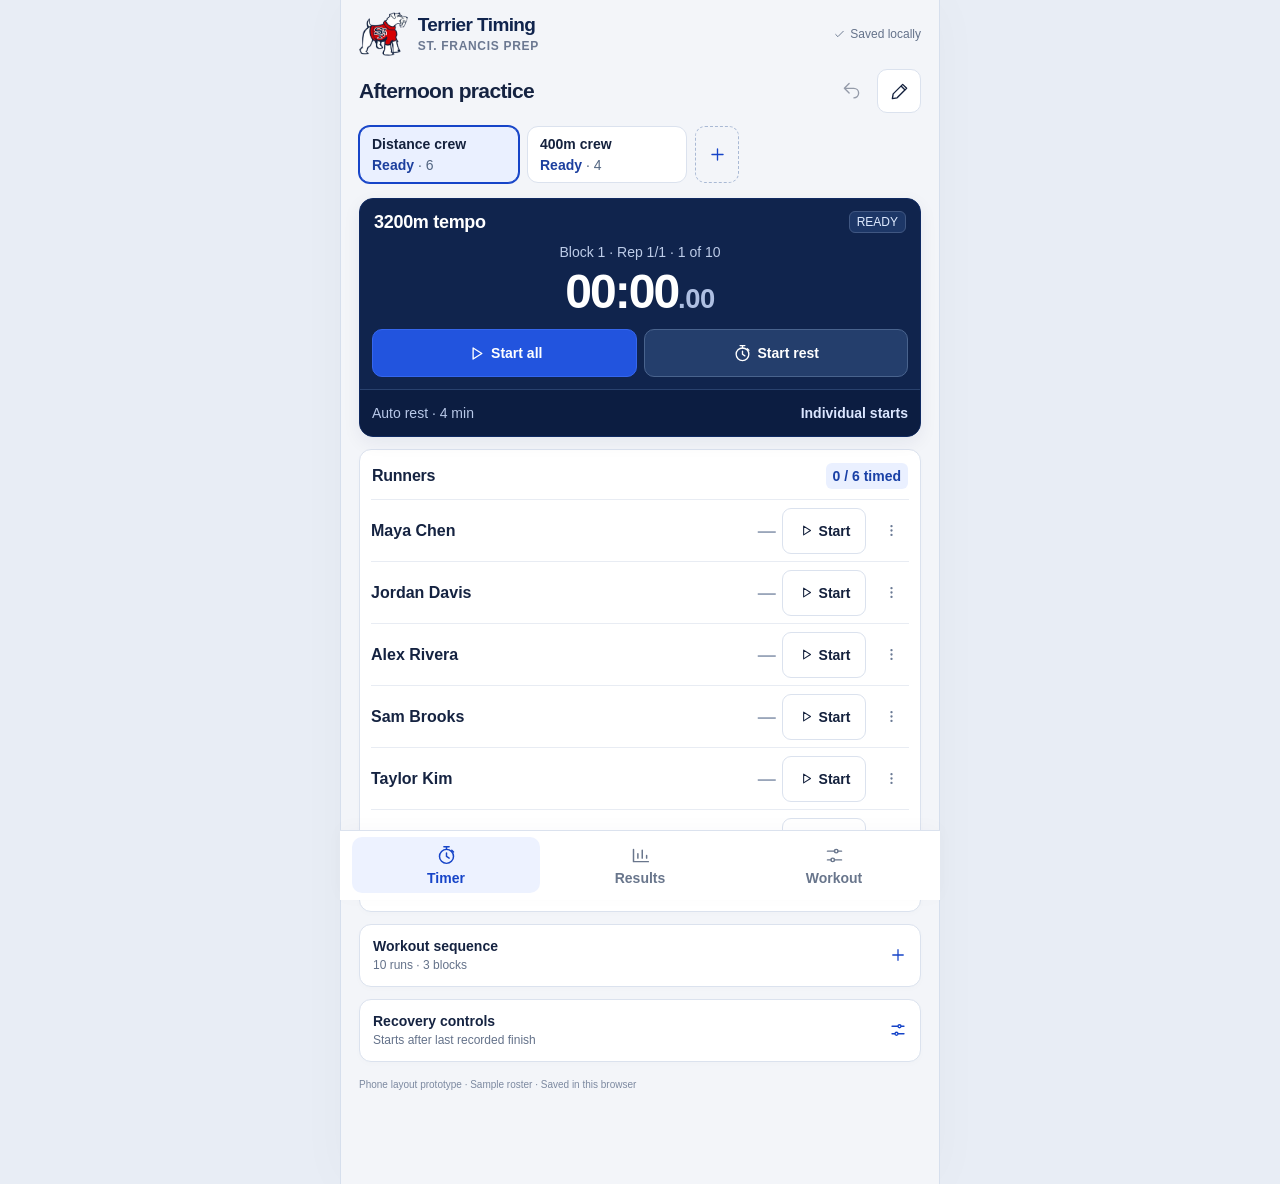
==== standalone.html @ ad562f7a "11.23.26 First Version" ====
<!DOCTYPE html>
<html lang="en">
<head>
  <meta charset="UTF-8">
  <meta name="viewport" content="width=device-width,initial-scale=1,viewport-fit=cover">
  <meta name="theme-color" content="#1644c8">
  <meta name="description" content="Terrier Timing helps St. Francis Prep track coaches time every runner, follow mixed workouts, and record results at practice.">
  <meta name="apple-mobile-web-app-capable" content="yes">
  <meta name="apple-mobile-web-app-status-bar-style" content="default">
  <meta name="apple-mobile-web-app-title" content="Terrier Timing">
  <title>Terrier Timing — St. Francis Prep</title>
  <link rel="icon" type="image/png" href="[data-uri]">
  <link rel="apple-touch-icon" href="[data-uri]">
  <style>:root {
  font-family: -apple-system, BlinkMacSystemFont, "Segoe UI", sans-serif;
  color: #152341;
  background: #e8edf5;
  font-synthesis: none;
  --ink: #14213d;
  --muted: #64728a;
  --line: #dbe2ee;
  --blue: #1644c8;
  --red: #e32636;
  --navy: #10244d;
  --green: #1644c8;
  --lime: #1644c8;
  --white: #fff;
  --shadow: 0 2px 7px #10244d04;
}
* { box-sizing: border-box; }
[hidden] { display: none !important; }
body { margin: 0; -webkit-font-smoothing: antialiased; }
button, input, select, textarea { font: inherit; }
button, a, input, select, textarea { -webkit-tap-highlight-color: transparent; }
button { cursor: pointer; touch-action: manipulation; }
button:disabled { opacity: .42; cursor: not-allowed; }
button:focus-visible, a:focus-visible, input:focus-visible, select:focus-visible, textarea:focus-visible, summary:focus-visible { outline: 3px solid #78a4ff; outline-offset: 3px; }
button svg { flex-shrink: 0; }
svg { display: block; }
a { color: inherit; }
h1, h2, h3, p { margin: 0; }
h1 { font-size: 21px; line-height: 1.2; letter-spacing: -.65px; font-weight: 780; }
h2 { font-size: 16px; line-height: 1.3; letter-spacing: -.25px; }
h3 { font-size: 15px; }
.muted { color: var(--muted); }
.small { font-size: 14px; }
.eyebrow { font-size: 12px; letter-spacing: .7px; font-weight: 700; text-transform: uppercase; }
.mono { font-variant-numeric: tabular-nums; }
.shell { width: 100%; max-width: 600px; min-height: 100dvh; margin: 0 auto; background: #f3f5f9; }
.main { width: 100%; min-width: 0; padding: max(12px, env(safe-area-inset-top)) 14px calc(92px + env(safe-area-inset-bottom)); }
.sidebar { position: fixed; z-index: 50; left: 50%; bottom: 0; transform: translateX(-50%); width: min(100%, 600px); height: calc(70px + env(safe-area-inset-bottom)); padding: 6px 12px max(6px, env(safe-area-inset-bottom)); background: #fff; border-top: 1px solid var(--line); box-shadow: 0 -3px 18px #10244d06; }
.sidebar .brand, .sidebar .brand-sub, .nav-label, .sidebar-bottom, .track-art { display: none; }
.nav { display: flex; justify-content: space-around; gap: 6px; }
.nav button { flex: 1; display: flex; align-items: center; justify-content: center; flex-direction: column; gap: 4px; min-height: 56px; border: 0; border-radius: 10px; background: transparent; color: #69768c; font-size: 12px; font-weight: 650; }
.nav button.active { background: #edf2ff; color: var(--blue); }
.nav button:hover { background: #f0f3fa; }
.nav svg { width: 21px; height: 21px; }
.topbar { min-height: 44px; margin-bottom: 13px; display: flex; align-items: center; justify-content: space-between; gap: 8px; }
.mobile-brand { display: flex; align-items: center; gap: 9px; font-size: 19px; font-weight: 800; letter-spacing: -.6px; line-height: 1.05; color: var(--navy); }
.mobile-brand small { display: block; margin-top: 5px; color: #6b7891; font-size: 9px; letter-spacing: 1.65px; font-weight: 700; }
.brand-mark, .mobile-brand .brand-icon { display: flex; align-items: center; justify-content: center; width: 35px; height: 37px; flex-shrink: 0; background: var(--blue); color: white; border-radius: 9px; border-bottom: 4px solid var(--red); font-size: 16px; font-style: italic; letter-spacing: -2px; font-weight: 850; padding-right: 2px; }
.breadcrumb { display: none; }
.top-tools { display: flex; flex-direction: column; align-items: flex-end; gap: 5px; }
.saved { display: flex; align-items: center; gap: 4px; color: var(--muted); font-size: 11px; white-space: nowrap; }
.saved svg { width: 13px; height: 13px; }
.prototype-label { color: #5b6b88; border: 1px solid #d2dbea; background: #fff; padding: 3px 6px; border-radius: 4px; font-size: 9px; font-weight: 700; letter-spacing: .6px; }
.intro { display: flex; align-items: center; justify-content: space-between; gap: 10px; margin-bottom: 12px; }
.intro p { font-size: 13px; line-height: 1.45; color: var(--muted); margin-top: 5px; }
.intro-actions { display: flex; gap: 5px; flex-shrink: 0; }
.intro-actions .btn { padding: 10px; }
.intro-actions .desktop-text { display: none; }
.btn { display: inline-flex; align-items: center; justify-content: center; gap: 6px; border: 1px solid var(--line); border-radius: 10px; min-height: 44px; padding: 10px 13px; background: #fff; color: var(--ink); font-size: 14px; line-height: 1.3; font-weight: 650; }
.btn:hover { background: #edf2fc; }
.btn.primary, .btn.lime { background: var(--blue); color: #fff; border-color: var(--blue); }
.btn.primary:hover, .btn.lime:hover { background: #1038ad; }
.btn.ghost { background: transparent; border-color: transparent; }
.btn.ghost:hover { background: #e8edf7; }
.btn.danger { color: #c91d2b; }
.btn.wide { width: 100%; }
.btn.large { min-height: 50px; font-size: 16px; }
.icon-btn { padding: 10px; min-height: 44px; width: 44px; flex-shrink: 0; }
.small-link { display: inline-flex; align-items: center; min-height: 36px; padding: 4px 0; background: transparent; border: 0; font-size: 14px; font-weight: 650; color: var(--blue); cursor: pointer; text-decoration: none; }
.small-link:hover { text-decoration: underline; }
.group-tabs { display: flex; gap: 8px; overflow-x: auto; margin: 0 -14px 12px; padding: 1px 14px 3px; scrollbar-width: none; }
.group-tabs::-webkit-scrollbar { display: none; }
.group-tab { min-width: 160px; max-width: 210px; min-height: 56px; flex: 0 0 auto; display: flex; align-items: center; gap: 8px; padding: 9px 12px; border: 1px solid var(--line); border-radius: 11px; background: #fff; color: var(--ink); text-align: left; }
.group-tab.active { background: #eaf0ff; border-color: var(--blue); box-shadow: 0 0 0 1px var(--blue); }
.group-tab:hover { border-color: #8ca5e9; }
.group-tab > span:nth-child(2) { min-width: 0; }
.group-tab strong { display: block; font-size: 14px; line-height: 1.2; }
.group-tab small { display: flex; align-items: center; gap: 4px; margin-top: 4px; color: #536682; font-size: 11px; white-space: nowrap; }
.group-icon { display: grid; place-items: center; width: 32px; height: 32px; flex-shrink: 0; border-radius: 9px; background: #eaf0ff; color: var(--blue); }
.group-tab .group-icon { display: none; }
.orange .group-icon { background: #fff0f1; color: var(--red); }
.group-tab .group-indicator { display: none; width: 6px; height: 6px; margin-left: auto; background: var(--red); border-radius: 50%; }
.group-tab.is-running .group-indicator { display: block; box-shadow: 0 0 0 3px #ffe3e6; }
.add-group { display: grid; place-items: center; min-width: 44px; flex: 0 0 44px; padding: 8px; border: 1px dashed #a9b9d4; border-radius: 10px; background: transparent; color: var(--blue); }
.live-grid, .center-column, .side-column { display: grid; grid-template-columns: minmax(0, 1fr); min-width: 0; gap: 12px; }
.timer-sticky { position: sticky; top: max(6px, env(safe-area-inset-top)); z-index: 20; }
.timing-card { position: relative; overflow: hidden; color: #fff; background: var(--navy); border: 1px solid #102a61; border-radius: 14px; box-shadow: 0 6px 18px #10244d10; }
.timer-top { display: flex; justify-content: space-between; align-items: center; gap: 9px; padding: 12px 14px 0; }
.timer-top .eyebrow { color: #c0ceeb; font-size: 11px; }
.timer-step-title { font-size: 18px; line-height: 1.3; font-weight: 750; letter-spacing: -.3px; }
.phase-pill { display: inline-flex; align-items: center; justify-content: center; gap: 5px; padding: 4px 7px; border: 1px solid #405782; border-radius: 6px; color: #dfebff; background: #1d3767; font-size: 11px; line-height: 1; white-space: nowrap; }
.phase-pill .dot { width: 5px; height: 5px; background: #fff; border-radius: 50%; }
.timer-center { padding: 9px 14px 10px; text-align: center; }
.timer-context { color: #bdcce8; font-size: 14px; line-height: 1.3; font-weight: 500; margin-bottom: 5px; }
.big-timer { color: #fff; font-size: 48px; font-weight: 650; letter-spacing: -2px; line-height: 1.1; font-variant-numeric: tabular-nums; }
.big-timer .fraction { color: #aebfe2; font-size: .57em; letter-spacing: -.5px; }
.timer-caption { margin-top: 5px; font-size: 12px; line-height: 1.35; color: #bfcee8; min-height: 16px; }
.timer-actions { display: flex; flex-wrap: wrap; justify-content: center; gap: 7px; padding: 0 12px 12px; }
.timer-actions .btn { min-height: 48px; padding: 10px 11px; flex: 1; color: #fff; border-color: #49638d; background: #243e6c; font-size: 14px; white-space: nowrap; }
.timer-actions .btn.lime, .timer-actions .btn.primary { border-color: #3566ed; background: #2254de; }
.timer-actions .btn.capture, .btn.capture, .athlete-row .btn.finish { background: var(--red); border-color: var(--red); color: #fff; }
.timer-actions .btn.capture:hover, .btn.capture:hover, .athlete-row .btn.finish:hover { background: #ca1b2a; border-color: #ca1b2a; }
.timer-actions .btn:hover { filter: brightness(1.08); }
.timer-actions .rest-add { flex: 0 0 58px; padding-left: 7px; padding-right: 7px; }
.timer-foot { display: flex; align-items: center; justify-content: space-between; gap: 8px; background: #0c1d41; border-top: 1px solid #29416d; padding: 5px 12px; min-height: 34px; color: #b8c8e8; font-size: 11px; }
.timer-foot span { display: flex; align-items: center; gap: 5px; }
.timer-foot .small-link { font-size: 11px; min-height: 30px; color: #dbe6ff; white-space: nowrap; }
.clock-complete { font-size: 39px !important; letter-spacing: -1px !important; }
.rest-ready { color: #a8c4ff; }
.step-progress { display: flex; align-items: center; justify-content: space-between; gap: 8px; font-size: 12px; color: var(--muted); margin-bottom: 8px; }
.step-progress strong { color: var(--blue); font-size: 12px; }
.step-progress .rep-blocks { flex: 1; max-width: 170px; }
.card { background: #fff; border: 1px solid var(--line); border-radius: 12px; box-shadow: var(--shadow); }
.card-head { display: flex; justify-content: space-between; align-items: center; gap: 10px; padding: 13px 12px 10px; }
.card-head p { font-size: 12px; line-height: 1.4; color: var(--muted); margin-top: 3px; }
.count-pill { padding: 5px 7px; border-radius: 6px; background: #eaf0ff; color: #1940a6; font-size: 11px; font-weight: 700; white-space: nowrap; }
.athlete-list { padding: 0 11px 3px; }
.athlete-row { display: flex; align-items: center; gap: 7px; min-height: 62px; padding: 7px 0; border-top: 1px solid #e8ecf3; }
.avatar { display: none; }
.athlete-name { min-width: 0; flex: 1; }
.athlete-name strong { display: block; font-size: 16px; line-height: 1.2; font-weight: 650; overflow-wrap: anywhere; }
.athlete-name small { display: none; }
.athlete-time { font-size: 18px; line-height: 1; font-weight: 650; font-variant-numeric: tabular-nums; letter-spacing: -.7px; width: 83px; flex: 0 0 83px; text-align: right; white-space: nowrap; }
.athlete-time.empty { color: #9aa6ba; }
.athlete-row .btn { width: 84px; min-width: 84px; min-height: 46px; padding: 8px 7px; font-size: 14px; border-radius: 9px; }
.athlete-row .btn.recorded { background: #eaf0ff; border-color: #eaf0ff; color: #1c49b9; }
.athlete-row .icon-btn { flex: 0 0 30px; width: 30px; min-width: 30px; padding: 7px 2px; color: #677792; }
.athlete-row .btn svg { width: 15px; height: 15px; }
.athlete-footer { display: flex; align-items: flex-start; gap: 6px; padding: 8px 12px 12px; color: var(--muted); font-size: 11px; line-height: 1.4; }
.athlete-footer svg { flex-shrink: 0; margin-top: 1px; }
.workout-card, .recovery-card { padding: 14px; }
.section-top { display: flex; align-items: center; justify-content: space-between; gap: 8px; margin-bottom: 9px; }
.section-top h2 { font-size: 15px; }
.workout-name { font-size: 21px; font-weight: 750; line-height: 1.2; letter-spacing: -.6px; margin-bottom: 6px; }
.workout-description { color: var(--muted); font-size: 13px; line-height: 1.5; }
.workout-progress { margin-top: 13px; }
.progress-label { display: flex; align-items: center; justify-content: space-between; gap: 6px; color: var(--muted); font-size: 12px; margin-bottom: 8px; }
.rep-blocks { display: flex; gap: 4px; }
.rep-block { height: 5px; background: #dce4f2; flex: 1; border-radius: 3px; }
.rep-block.done { background: var(--blue); }
.rep-block.current { background: var(--red); }
.rep-block.set-break { margin-left: 5px; }
.up-next { display: flex; align-items: center; gap: 9px; margin-top: 13px; padding-top: 11px; border-top: 1px solid var(--line); }
.up-next small { display: block; color: var(--muted); font-size: 10px; margin-bottom: 3px; }
.up-next strong { font-size: 13px; line-height: 1.4; }
.workout-details { border: 1px solid var(--line); border-radius: 12px; background: #fff; padding: 0 13px; }
.workout-details summary, .inline-settings summary { display: flex; align-items: center; justify-content: space-between; gap: 8px; min-height: 48px; font-size: 14px; font-weight: 650; cursor: pointer; list-style: none; }
.workout-details summary::-webkit-details-marker, .inline-settings summary::-webkit-details-marker { display: none; }
.inline-settings summary:after { content: '+'; color: var(--blue); font-size: 21px; font-weight: 400; }
.inline-settings[open] > summary:after { content: '−'; }
.workout-details summary { min-height: 61px; }
.workout-details summary > span:first-child { flex: 1; min-width: 0; }
.workout-details summary strong { display: block; font-size: 14px; }
.workout-details summary small { display: block; margin-top: 4px; color: var(--muted); font-size: 12px; font-weight: 400; }
.summary-toggle { color: var(--blue); }
.workout-details > .workout-card, .workout-details > .recovery-card { padding: 0 0 13px; }
.workout-details > p, .workout-details > .small-link { margin-bottom: 10px; }
.plan-list { display: grid; gap: 0; padding: 0 0 9px; }
.plan-row { display: flex; align-items: center; justify-content: space-between; gap: 8px; padding: 9px 10px; min-height: 40px; border-radius: 7px; color: #4c5d79; font-size: 13px; line-height: 1.35; }
.plan-row > span { min-width: 0; }
.plan-row strong { flex: 1; font-size: 14px; color: var(--ink); }
.plan-number { display: grid; place-items: center; width: 22px; height: 22px; flex: 0 0 22px; border-radius: 5px; background: #e9eef7; color: #6c7d97; font-size: 11px; font-variant-numeric: tabular-nums; }
.plan-row.current .plan-number { background: var(--blue); color: #fff; }
.plan-row small { color: var(--muted); font-size: 12px; }
.plan-row.current { color: var(--blue); background: #edf2ff; box-shadow: inset 3px 0 var(--blue); }
.plan-row.current strong { color: var(--blue); }
.plan-row.done { color: #8793a6; }
.plan-row.done strong { color: #73819a; }
.plan-rest { display: flex; align-items: center; gap: 5px; color: #73819a; font-size: 11px; padding: 3px 10px 7px 40px; }
.plan-block { margin-top: 8px; padding: 7px 0; font-size: 11px; font-weight: 750; letter-spacing: .5px; text-transform: uppercase; color: #60708b; border-top: 1px solid #e5eaf2; }
.recovery-card p { margin: 9px 0; font-size: 12px; line-height: 1.45; color: var(--muted); }
.segmented { display: flex; padding: 3px; gap: 3px; border-radius: 9px; background: #eaf0f9; }
.segmented button { flex: 1; min-height: 44px; padding: 9px 5px; border: 0; border-radius: 7px; color: #65748e; background: transparent; font-size: 14px; font-weight: 650; }
.segmented button.selected { background: #fff; color: var(--blue); box-shadow: 0 1px 4px #10244d0f; }
.recovery-options { display: flex; gap: 7px; margin-top: 8px; }
.recovery-options .btn { flex: 1; }
.inline-settings { padding: 0 13px; background: #fff; border: 1px solid var(--line); border-radius: 12px; }
.inline-settings .recovery-card { padding: 0 0 13px; box-shadow: none; border: 0; }
.inline-settings .section-top { display: none; }
.inline-settings > .segmented { margin-bottom: 10px; }
.inline-settings > p { font-size: 12px; color: var(--muted); line-height: 1.45; padding-bottom: 12px; }
.coaching-note { display: none; }
.session-footer { display: flex; align-items: flex-start; gap: 6px; margin-top: 15px; font-size: 10px; line-height: 1.5; color: #7c89a0; }
.session-footer svg { flex-shrink: 0; }
.unassigned { padding: 12px; background: #fff8ed; border-top: 1px solid #ede5d7; }
.unassigned h3 { color: #876020; font-size: 13px; margin-bottom: 5px; }
.unassigned p { color: #827250; font-size: 12px; line-height: 1.4; }
.capture-row { display: flex; align-items: center; gap: 7px; margin-top: 8px; }
.capture-row span { min-width: 67px; font-size: 14px; font-variant-numeric: tabular-nums; }
.capture-row select { min-width: 0; flex: 1; }
.capture-row .icon-btn { width: 30px; min-width: 30px; padding: 7px 3px; }
.form-control { width: 100%; min-height: 46px; padding: 11px 12px; border: 1px solid #cad5e5; border-radius: 9px; background: white; color: var(--ink); font-size: 16px; line-height: 1.35; }
select.form-control { appearance: none; padding-right: 30px; background-image: url("data:image/svg+xml,%3Csvg width='12' height='8' xmlns='http://www.w3.org/2000/svg'%3E%3Cpath d='m1 1 5 5 5-5' fill='none' stroke='%23566888' stroke-width='1.6'/%3E%3C/svg%3E"); background-repeat: no-repeat; background-position: right 11px center; }
.form-grid { display: grid; grid-template-columns: minmax(0, 1fr) minmax(0, 1fr); gap: 14px 12px; }
.field { display: grid; gap: 7px; min-width: 0; }
.field label { font-size: 14px; font-weight: 650; }
.field.wide { grid-column: 1 / -1; }
.field small, .form-help { font-size: 12px; line-height: 1.5; color: var(--muted); }
textarea { resize: vertical; }
.workout-editor textarea, textarea.workout-editor { min-height: 170px; font-family: ui-monospace, SFMono-Regular, Consolas, monospace; font-size: 16px; line-height: 1.65; }
.plan-preview { max-height: 200px; overflow-y: auto; padding: 9px; border: 1px solid var(--line); border-radius: 9px; background: #f6f8fc; }
.plan-preview .plan-list { padding-bottom: 0; }
.plan-preview .plan-row { min-height: 32px; padding: 6px; font-size: 12px; }
.preview-summary { display: flex; align-items: center; gap: 6px; margin-bottom: 7px; color: #314d84; font-size: 12px; font-weight: 650; line-height: 1.5; }
.preview-summary svg { flex-shrink: 0; }
.roster-details { border: 1px solid var(--line); border-radius: 9px; padding: 0 11px; }
.roster-details summary { min-height: 46px; display: flex; align-items: center; gap: 6px; cursor: pointer; font-size: 14px; font-weight: 650; list-style: none; }
.roster-details summary::-webkit-details-marker { display: none; }
.roster-details summary:after { content: '+'; margin-left: auto; color: var(--blue); font-size: 20px; font-weight: 400; }
.roster-details[open] summary:after { content: '−'; }
.roster-details small { display: block; padding: 8px 0 12px; }
.block-summary { color: var(--muted); font-size: 12px; line-height: 1.5; }
.pill { display: inline-flex; align-items: center; padding: 4px 7px; border-radius: 5px; background: #edf2ff; color: #2148a4; font-size: 11px; font-weight: 650; white-space: nowrap; }
.setup-content { display: grid; gap: 13px; }
.setup-panel { padding: 15px; }
.setup-panel h2 { margin-bottom: 6px; }
.setup-panel > p { margin-bottom: 15px; font-size: 13px; color: var(--muted); line-height: 1.55; }
.form-actions { display: flex; align-items: center; justify-content: flex-start; flex-wrap: wrap; gap: 8px; }
.setup-panel .form-actions { margin-top: 13px; }
.setup-panel > .form-help { margin-top: 12px; margin-bottom: 0; }
.setup-group-list { display: grid; gap: 9px; }
.setup-group { display: flex; align-items: center; gap: 9px; padding: 11px; border: 1px solid var(--line); border-radius: 10px; }
.setup-group > div { flex: 1; min-width: 0; }
.setup-group h3 { font-size: 14px; }
.setup-group p { font-size: 12px; color: var(--muted); line-height: 1.45; margin-top: 4px; }
.setup-group .btn { min-width: 48px; padding: 9px; }
.result-summary { display: grid; grid-template-columns: repeat(3, minmax(0, 1fr)); gap: 8px; margin-bottom: 13px; }
.summary-stat { padding: 13px 10px; }
.summary-stat span { display: block; color: var(--muted); font-size: 11px; }
.summary-stat strong { display: block; margin-top: 5px; color: var(--navy); font-size: 26px; font-weight: 750; letter-spacing: -.7px; }
.results-card { overflow: hidden; margin-bottom: 13px; }
.results-card .card-head { flex-wrap: wrap; }
.table-scroll { overflow: auto; }
table { border-collapse: collapse; width: 100%; text-align: left; font-size: 13px; white-space: nowrap; }
th { color: #63738f; background: #f5f7fc; padding: 11px 13px; border-bottom: 1px solid var(--line); font-size: 11px; font-weight: 650; }
td { padding: 10px 13px; border-bottom: 1px solid #e8edf5; }
tr:last-child td { border-bottom: 0; }
th:first-child { min-width: 125px; }
th small { display: block; margin-top: 4px; font-size: 10px; color: #8793a8; font-weight: 400; }
td:first-child { font-weight: 650; }
.time-cell { min-height: 40px; padding: 5px 2px; border: 0; border-radius: 5px; color: var(--blue); background: transparent; font-size: 13px; font-variant-numeric: tabular-nums; }
.time-cell:hover { background: #edf2ff; }
.missing-cell { color: #9a640c; font-size: 12px; }
.empty-cell { color: #a4afc0; }
.results-note { font-size: 12px; line-height: 1.6; color: var(--muted); }
.intro-results { flex-wrap: wrap; }
.intro-results .intro-actions .desktop-text { display: inline; }
.intro-results .intro-actions .btn { font-size: 12px; }
.empty-state { padding: 24px; text-align: center; color: var(--muted); font-size: 14px; line-height: 1.7; }
.saved-sessions { display: grid; gap: 9px; }
.archive-row { display: flex; justify-content: space-between; align-items: center; gap: 9px; padding: 12px 0; border-top: 1px solid var(--line); }
.archive-row > div:first-child { min-width: 0; }
.archive-row strong { font-size: 13px; }
.archive-row small { display: block; margin-top: 4px; font-size: 11px; line-height: 1.4; color: var(--muted); }
.archive-row .btn { padding: 8px; font-size: 12px; }
.archive-row .form-actions { margin-top: 0; justify-content: flex-end; flex-shrink: 0; }
.toast { position: fixed; z-index: 200; bottom: calc(82px + env(safe-area-inset-bottom)); left: 50%; transform: translate(-50%, 15px); max-width: min(550px, calc(100vw - 28px)); width: max-content; padding: 12px 16px; color: #fff; background: var(--navy); border-radius: 10px; box-shadow: 0 5px 25px #10244d25; font-size: 13px; line-height: 1.4; text-align: center; opacity: 0; pointer-events: none; transition: .18s; }
.toast.visible { opacity: 1; transform: translate(-50%, 0); }
dialog { width: min(540px, calc(100vw - 20px)); max-height: calc(100dvh - 28px); padding: 0; overflow-y: auto; border: 1px solid #d4deee; border-radius: 16px; color: var(--ink); background: #fff; box-shadow: 0 24px 100px #10244d40; }
dialog::backdrop { background: #0a183770; backdrop-filter: blur(3px); }
.modal-head { display: flex; align-items: center; justify-content: space-between; gap: 8px; padding: 12px 16px; border-bottom: 1px solid var(--line); }
.modal-head h2 { font-size: 17px; }
.modal-body { padding: 16px; }
.modal-body > p { font-size: 13px; line-height: 1.55; color: var(--muted); margin-bottom: 15px; }
.modal-actions { display: flex; justify-content: flex-end; gap: 8px; flex-wrap: wrap; margin-top: 18px; }
.modal-hint { margin-top: 12px; color: var(--muted); font-size: 12px; line-height: 1.5; }
.error-text { margin-top: 10px; font-size: 13px; line-height: 1.4; color: #c11a2c; }
.error-text:empty { display: none; }
.sr-only { position: absolute; width: 1px; height: 1px; padding: 0; margin: -1px; overflow: hidden; clip: rect(0, 0, 0, 0); white-space: nowrap; border: 0; }
@media (max-width: 379px) {
  .main { padding-left: 12px; padding-right: 12px; }
  .group-tabs { margin-left: -12px; margin-right: -12px; padding-left: 12px; padding-right: 12px; }
  .mobile-brand { font-size: 17px; gap: 7px; }
  .mobile-brand small { font-size: 8px; letter-spacing: 1.4px; }
  .athlete-list { padding-left: 9px; padding-right: 9px; }
  .athlete-row { gap: 5px; }
  .athlete-time { font-size: 17px; flex-basis: 78px; width: 78px; }
  .athlete-row .btn { width: 78px; min-width: 78px; font-size: 13px; }
  .athlete-row .icon-btn { width: 28px; min-width: 28px; flex-basis: 28px; }
  .timer-actions .btn { font-size: 13px; padding-left: 8px; padding-right: 8px; }
  .timer-foot { font-size: 10px; }
  .timer-foot .small-link { font-size: 10px; }
}
@media (min-width: 601px) {
  .shell { border-left: 1px solid #d6dfed; border-right: 1px solid #d6dfed; box-shadow: 0 0 50px #10244d07; }
  .main { padding-left: 18px; padding-right: 18px; }
  .group-tabs { margin-left: -18px; margin-right: -18px; padding-left: 18px; padding-right: 18px; }
}
@media (prefers-reduced-motion: reduce) { * { transition: none !important; scroll-behavior: auto !important; } }
.nav button, .group-tab small, .timer-foot, .timer-foot .small-link, .count-pill,
.plan-row, .plan-rest, .plan-block, .intro-results .intro-actions .btn,
.athlete-row .btn, .timer-actions .btn, .field label, .error-text { font-size: 14px; }
.saved, .mobile-brand small, .athlete-footer, .workout-details summary small { font-size: 12px; }
.mobile-brand small { letter-spacing: .7px; }
.timer-foot .small-link { min-height: 36px; }
.phase-pill { font-size: 12px; }
.timer-sticky { scroll-margin-top: 8px; }
.athlete-row .icon-btn { width: 36px; min-width: 36px; flex-basis: 36px; }
th small { display: block; margin-top: 3px; font-size: 12px; font-weight: 400; }

/* Mid-rep splits */
.athlete-name .split-line { display: flex; flex-wrap: wrap; align-items: center; gap: 4px 5px; margin-top: 5px; }
.split-time { padding: 2px 6px; border-radius: 5px; background: #eef2fa; color: #3c4f6e; font-size: 12px; font-weight: 650; font-variant-numeric: tabular-nums; white-space: nowrap; }
.athlete-row .split-chip, .split-chip { display: inline-flex; align-items: center; gap: 4px; width: auto; min-width: 0; min-height: 34px; padding: 4px 11px; border: 1px solid var(--blue); border-radius: 8px; background: #fff; color: var(--blue); font-size: 13px; font-weight: 700; white-space: nowrap; }
.split-chip:active { background: #eaf0ff; }
.head-actions { display: flex; align-items: center; gap: 8px; }
.btn.split-all { min-height: 34px; padding: 4px 11px; font-size: 13px; color: var(--blue); border-color: var(--blue); }
.cell-splits { display: block; margin-top: 2px; color: #6b7891; font-size: 11px; line-height: 1.35; font-variant-numeric: tabular-nums; white-space: nowrap; }

/* Live clock in group tabs */
.group-tab .tab-status { font-variant-numeric: tabular-nums; font-weight: 700; color: #1c3f9e; }
.group-tab.attention { border-color: var(--red); background: #fff0f1; box-shadow: 0 0 0 1px var(--red); animation: tab-pulse 1.2s ease-in-out infinite; }
.group-tab.attention .tab-status { color: #c91d2b; }
@keyframes tab-pulse { 50% { background: #ffdfe2; } }
@media (prefers-reduced-motion: reduce) { .group-tab.attention { animation: none; } }

/* Logo replaces the TT tile */
.brand-logo { display: block; width: auto; height: 44px; flex-shrink: 0; }
.mobile-brand { gap: 10px; }
</style>
</head>
<body>
  <div id="app"></div>
  <div id="toast" class="toast" role="status" aria-live="polite"></div>
  <dialog id="modal"></dialog>
  <script>(()=>{
const Engine=(()=>{
/** Pure timing state: every transition uses wall-clock timestamps, never tick counts. */
const freshRep = index => ({index, starts: {}, finishes: {}, skipped: [], unassigned: [], splits: {}, closed: false});
const clone = value => JSON.parse(JSON.stringify(value));
const has = (object, key) => Object.prototype.hasOwnProperty.call(object, key);
const totalReps = group => getPlan(group).length;
const isFinal = group => group.mode === 'planned' && group.repIndex >= totalReps(group) - 1;
const touched = rep => rep.closed || Object.keys(rep.starts).length || Object.keys(rep.finishes).length || rep.skipped.length || rep.unassigned.length;
const completeRep = (group, rep) => group.athletes.every(a => has(rep.finishes, a.id) || rep.skipped.includes(a.id));
const number = (value, fallback, min = 0, max = 86400) => {
  const result = value == null ? fallback : Number(value);
  if (!Number.isFinite(result) || result < min || result > max) throw new Error('Enter a valid number.');
  return result;
};

const SAMPLE_WORKOUT = '3200 tempo\n4min rest\n400-600-400-200 2min rest\n4min break\n5x150 90s rest';
const MAX_RUNS = 1000;
const durationSource = '(\\d+(?:\\.\\d+)?)\\s*(minutes?|mins?|min|m|seconds?|secs?|sec|s)';
const distanceSource = '\\d+(?:\\.\\d+)?\\s*(?:km|m)?';
const lineError = (line, message) => new Error(`Line ${line}: ${message}`);
const distanceLabel = distance => `${Number(distance.toFixed(3))}m`;
const MAX_SPLITS = 40;

/** Split points (in meters) inside a run; anything at or beyond the finish is ignored. */
function splitDistances(spec, distance) {
  if (!spec) return [];
  const points = [];
  if (spec.every) for (let d = spec.values[0]; d < distance && points.length < MAX_SPLITS; d += spec.values[0]) points.push(Number(d.toFixed(3)));
  else for (const d of spec.values) if (d < distance) points.push(d);
  return [...new Set(points)].sort((a, b) => a - b);
}

/** Label for the nth (0-based) split of a step: “400m” when planned, otherwise “Split 2”. */
const splitLabel = (step, n) => step?.splits?.[n] != null ? distanceLabel(step.splits[n]) : `Split ${n + 1}`;
const splitCapacity = step => step?.splits?.length ? step.splits.length : MAX_SPLITS;

function durationSeconds(amount, unit, line) {
  const seconds = Number(amount) * (/^m/i.test(unit) ? 60 : 1);
  if (!Number.isFinite(seconds) || seconds < 0 || seconds > 86400) throw lineError(line, 'Recovery must be between 0 seconds and 24 hours.');
  return seconds;
}

/** Parse a small, explicit workout grammar. Every nonblank line must be understood. */
function parseWorkout(text) {
  if (typeof text !== 'string' || !text.trim()) throw new Error('Enter a workout, for example “4x400 1min rest”.');
  if (text.length > 8000) throw new Error('Keep the workout under 8,000 characters.');
  const steps = [], blocks = [];
  let pendingRest = null;
  for (const [lineIndex, raw] of text.split(/\r?\n/).entries()) {
    const line = lineIndex + 1;
    let input = raw.trim().replace(/[–—−]/g, '-').replace(/×/g, 'x');
    if (!input) continue;
    const restOnly = input.match(new RegExp(`^${durationSource}\\s*(?:rest|break|brea|recovery)$`, 'i'));
    if (restOnly) {
      if (!steps.length) throw lineError(line, 'Add a running block before recovery.');
      if (pendingRest != null) throw lineError(line, 'Combine consecutive recovery lines into one duration.');
      steps.at(-1).restAfterSeconds = durationSeconds(restOnly[1], restOnly[2], line);
      pendingRest = line;
      continue;
    }

    let sets = 1, repetitions = 1, repRest = 0, setRest = null;
    const setMatch = input.match(/^(\d+)\s+sets?\s+(?:of\s+)?/i);
    if (setMatch) {sets = Number(setMatch[1]); input = input.slice(setMatch[0].length).trim();}
    const betweenMatch = input.match(new RegExp(`[,;]?\\s*${durationSource}\\s+(?:rest\\s+)?between\\s+sets$`, 'i'));
    if (betweenMatch) {
      if (!setMatch) throw lineError(line, 'Use “2 sets of 4x400 1min rest, 6min between sets” for set recovery.');
      setRest = durationSeconds(betweenMatch[1], betweenMatch[2], line);
      input = input.slice(0, betweenMatch.index).trim();
    }
    const recoveryMatch = input.match(new RegExp(`[,;]?\\s*(?:with\\s+)?${durationSource}\\s*(?:rest|recovery)(?:\\s+between\\s+(?:reps|runs))?$`, 'i'));
    if (recoveryMatch) {
      repRest = durationSeconds(recoveryMatch[1], recoveryMatch[2], line);
      input = input.slice(0, recoveryMatch.index).trim();
    }
    let splitSpec = null;
    const splitMatch = input.match(/[,;]?\s*(?:with\s+)?splits?\s+(at|every)?\s*(\d+(?:\.\d+)?(?:\s*,\s*\d+(?:\.\d+)?)*)\s*(km|m)?$/i);
    if (splitMatch) {
      const unit = splitMatch[3]?.toLowerCase() === 'km' ? 1000 : 1;
      const values = splitMatch[2].split(',').map(v => Number(v) * unit);
      if (values.some(v => !(v > 0))) throw lineError(line, 'Split distances must be greater than 0.');
      if (splitMatch[1]?.toLowerCase() === 'every' && values.length > 1) throw lineError(line, 'Use one distance after “every”, such as “splits every 200”.');
      splitSpec = {every: splitMatch[1]?.toLowerCase() === 'every', values};
      input = input.slice(0, splitMatch.index).trim();
    }
    const repeatMatch = input.match(/^(\d+)\s*x\s*/i);
    if (repeatMatch) {repetitions = Number(repeatMatch[1]); input = input.slice(repeatMatch[0].length).trim();}
    const runMatch = input.match(new RegExp(`^(${distanceSource}(?:\\s*[-,]\\s*${distanceSource})*)(?:\\s+([a-z][a-z /&'().]*))?$`, 'i'));
    if (!runMatch) throw lineError(line, 'Use a distance, a ladder such as “400-600-400-200 2min rest”, or repeats such as “5x150 90s rest”.');
    const description = (runMatch[2] || '').trim();
    if (/\b(?:rest|break|recovery|between|sets?|reps?)\b/i.test(description)) throw lineError(line, 'Include a duration with recovery, for example “90s rest”.');
    const distances = runMatch[1].split(/\s*[-,]\s*/).map(token => {
      const match = token.trim().match(/^(\d+(?:\.\d+)?)\s*(km|m)?$/i);
      const distance = Number(match[1]) * (match[2]?.toLowerCase() === 'km' ? 1000 : 1);
      if (distance <= 0 || distance > 100000) throw lineError(line, 'Each distance must be greater than 0 and at most 100,000m.');
      return distance;
    });
    const count = distances.length * repetitions;
    if (!sets || !repetitions || sets * count + steps.length > MAX_RUNS) throw lineError(line, 'Use at least one run and no more than 1,000 runs per workout.');
    const baseTitle = `${repetitions > 1 ? `${repetitions} × ` : ''}${distances.length === 1 ? distanceLabel(distances[0]) : `${distances.join('–')}m`}${description ? ` ${description}` : ''}`;
    for (let set = 0; set < sets; set++) {
      const blockIndex = blocks.length;
      const blockTitle = sets > 1 ? `Set ${set + 1} · ${baseTitle}` : baseTitle;
      const startIndex = steps.length;
      blocks.push({title: blockTitle, startIndex, count});
      for (let i = 0; i < count; i++) {
        const distance = distances[i % distances.length];
        steps.push({index: steps.length, distance, splits: splitDistances(splitSpec, distance), label: `${distanceLabel(distance)}${description ? ` ${description}` : ''}`,
          blockIndex, blockTitle, repInBlock: i + 1, repsInBlock: count,
          restAfterSeconds: i === count - 1 && set < sets - 1 ? setRest ?? repRest : repRest,
          repeatRestSeconds: repRest});
      }
    }
    pendingRest = null;
  }
  if (!steps.length) throw new Error('Add at least one running block.');
  if (pendingRest != null) throw lineError(pendingRest, 'Add the next running block after this recovery, or remove the final recovery line.');
  steps.at(-1).restAfterSeconds = 0;
  return {steps, blocks, title: blocks.map(block => block.title).join(' → ')};
}

/** Legacy set-based sessions remain readable alongside mixed plans. */
function getPlan(group) {
  if (group.mode === 'free') return [];
  if (Array.isArray(group.plan) && group.plan.length) return group.plan;
  const count = Math.min(MAX_RUNS, group.sets * group.repsPerSet + (group.extraReps || 0));
  return Array.from({length: count}, (_, index) => {
    const blockIndex = Math.floor(index / group.repsPerSet);
    return {index, distance: group.distance, label: distanceLabel(group.distance), blockIndex,
      blockTitle: `Set ${blockIndex + 1} · ${group.repsPerSet} × ${distanceLabel(group.distance)}`,
      repInBlock: index % group.repsPerSet + 1, repsInBlock: Math.min(group.repsPerSet, count - blockIndex * group.repsPerSet),
      restAfterSeconds: index === count - 1 ? 0 : (index + 1) % group.repsPerSet === 0 ? group.setRestSeconds : group.restSeconds,
      repeatRestSeconds: group.restSeconds};
  });
}

function getStep(group, index = group.repIndex) {
  if (group.mode === 'free') return {index, distance: group.distance, label: distanceLabel(group.distance), blockIndex: 0,
    blockTitle: 'Free timing', repInBlock: index + 1, repsInBlock: null, restAfterSeconds: group.restSeconds, repeatRestSeconds: group.restSeconds};
  return getPlan(group)[index] || null;
}

function workoutSummary(group) {
  if (group.mode === 'free') return 'Free timing';
  if (!group.workoutText) return `${group.sets} × ${group.repsPerSet} × ${distanceLabel(group.distance)}`;
  return [...new Set(getPlan(group).map(step => step.blockTitle))].join(' → ');
}

function makeGroup(id, values = {}) {
  const names = values.athleteNames || ['Maya Chen', 'Jordan Davis', 'Alex Rivera', 'Sam Brooks', 'Taylor Kim', 'Casey Morgan'];
  if (!Array.isArray(names) || !names.length || names.some(n => !String(n).trim())) throw new Error('Add at least one athlete with a name.');
  const mode = values.mode === 'free' ? 'free' : 'planned';
  if (values.workoutText != null && typeof values.workoutText !== 'string') throw new Error('Enter the workout as text.');
  const workoutText = (values.workoutText || '').trim();
  if (workoutText.length > 8000) throw new Error('Keep the workout under 8,000 characters.');
  const plan = workoutText && mode === 'planned' ? parseWorkout(workoutText).steps : null;
  return {
    id, name: String(values.name || 'New group').trim(), color: values.color === 'orange' ? 'orange' : 'green',
    mode, workoutText, plan,
    sets: Math.floor(number(values.sets, 2, 1, 20)),
    repsPerSet: Math.floor(number(values.repsPerSet, 4, 1, 50)),
    distance: number(values.distance, 400, 1, 100000),
    restSeconds: number(values.restSeconds, 60), setRestSeconds: number(values.setRestSeconds, 360),
    recoveryMode: values.recoveryMode === 'manual' ? 'manual' : 'auto',
    athletes: names.map((name, i) => ({id: `${id}-athlete-${i + 1}`, name: String(name).trim()})),
    repIndex: 0, extraReps: 0, records: [freshRep(0)], recovery: null, completed: false,
  };
}

function createSession(now = Date.now()) {
  return {id: `session-${now}`, name: 'Afternoon practice', createdAt: now,
    groups: [makeGroup('group-a', {name: 'Distance crew', workoutText: SAMPLE_WORKOUT}), makeGroup('group-b', {
      name: '400m crew', color: 'orange', sets: 2, repsPerSet: 4, distance: 400,
      restSeconds: 60, setRestSeconds: 360, athleteNames: ['Riley Parker', 'Jamie Lee', 'Avery Wilson', 'Morgan Reed'],
    })], activeGroupId: 'group-a'};
}

function getGroup(state, id = state.activeGroupId) {
  const group = state.groups.find(g => g.id === id);
  if (!group) throw new Error('Group not found.');
  return group;
}

const currentRep = group => group.records.find(rep => rep.index === group.repIndex);

function recoveryRemaining(group, now = Date.now()) {
  return group.recovery ? Math.max(0, group.recovery.durationMs - (now - group.recovery.startedAt)) : 0;
}

function phase(group, now = Date.now()) {
  if (group.completed) return 'complete';
  if (group.recovery) return recoveryRemaining(group, now) > 0 ? 'recovery' : 'ready-next';
  const rep = currentRep(group);
  if (completeRep(group, rep)) return 'ready-next';
  if (Object.keys(rep.starts).length || Object.keys(rep.finishes).length || rep.unassigned.length) return 'running';
  return 'ready';
}

/** Pass {start: rep.starts[id], finish: rep.finishes[id]}. */
function elapsed(record, now = Date.now()) {
  if (!record) return 0;
  if (typeof record.ms === 'number') return Math.max(0, record.ms);
  if (typeof record.finish?.ms === 'number') return Math.max(0, record.finish.ms);
  const start = record.start ?? record.startedAt;
  if (start == null) return 0;
  const finishAt = typeof record.finish === 'number' ? record.finish : record.finishedAt ?? record.closedAt;
  return Math.max(0, (finishAt ?? now) - start);
}

function restDuration(group) {
  return (getStep(group)?.restAfterSeconds ?? group.restSeconds) * 1000;
}

function settle(group, now, manualEntry = false) {
  const rep = currentRep(group);
  if (!completeRep(group, rep)) return;
  if (isFinal(group)) {
    group.completed = true;
    rep.closed = true;
    rep.closedAt = now;
    group.recovery = null;
  } else if (group.recoveryMode === 'auto' && !group.recovery) {
    const finishTimes = Object.values(rep.finishes).map(f => f.at);
    const startedAt = manualEntry || !finishTimes.length ? now : Math.max(...finishTimes);
    group.recovery = {startedAt, durationMs: restDuration(group), manual: false};
  }
}

function act(state, action, now = Date.now()) {
  const next = clone(state);
  if (action.type === 'SELECT_GROUP') {getGroup(next, action.groupId); next.activeGroupId = action.groupId; return next;}
  if (action.type === 'ADD_GROUP') {
    let id = `group-${now}`;
    while (next.groups.some(g => g.id === id)) id += '-new';
    next.groups.push(makeGroup(id, action.values)); next.activeGroupId = id; return next;
  }
  if (action.type === 'END_SESSION') {
    for (const group of next.groups) {
      const active = currentRep(group);
      if (touched(active)) {active.closed = true; active.closedAt ??= now;}
      group.completed = true; group.recovery = null;
    }
    next.completed = true; return next;
  }
  const group = getGroup(next, action.groupId);
  const rep = currentRep(group);
  if (action.type === 'UPDATE_GROUP') {
    if (group.records.some(touched)) throw new Error('Edit a group before recording its first rep.');
    const updated = makeGroup(group.id, {...group, athleteNames: group.athletes.map(a => a.name), ...action.values});
    next.groups[next.groups.findIndex(g => g.id === group.id)] = updated;
    return next;
  }
  if (action.type === 'SET_RECOVERY_MODE') {
    if (!['auto', 'manual'].includes(action.mode)) throw new Error('Choose automatic or manual recovery.');
    group.recoveryMode = action.mode; return next;
  }
  if (action.type === 'ADD_REP') {
    if (group.mode === 'planned') {
      if (totalReps(group) >= MAX_RUNS) throw new Error('A workout can contain at most 1,000 runs.');
      group.extraReps = (group.extraReps || 0) + 1;
      if (Array.isArray(group.plan) && group.plan.length) {
        const last = group.plan.at(-1);
        last.restAfterSeconds = last.repeatRestSeconds ?? group.restSeconds;
        for (const step of group.plan) if (step.blockIndex === last.blockIndex) {
          step.repsInBlock += 1;
          if (!step.blockTitle.endsWith(' + extra reps')) step.blockTitle += ' + extra reps';
        }
        group.plan.push({...last, index: last.index + 1, repInBlock: last.repInBlock + 1,
          label: `${last.label.replace(/ · extra$/, '')} · extra`, restAfterSeconds: 0});
      }
    }
    if (group.completed || rep.closed) {
      group.completed = false; group.recovery = null; group.repIndex += 1;
      group.records.push(freshRep(group.repIndex));
      next.completed = false;
    }
    return next;
  }
  if (action.type === 'CLEAR_SPLITS') {
    const target = action.repIndex == null ? rep : group.records.find(r => r.index === action.repIndex);
    if (!target) throw new Error('Rep not found.');
    if (target.splits) delete target.splits[action.athleteId];
    return next;
  }
  if (action.type === 'SET_TIME') {
    if (!group.athletes.some(a => a.id === action.athleteId)) throw new Error('Athlete not found.');
    const target = action.repIndex == null ? rep : group.records.find(r => r.index === action.repIndex);
    if (!target) throw new Error('Rep not found.');
    const ms = Math.round(number(action.ms, NaN, 0, 86400000));
    target.finishes[action.athleteId] = {ms, at: now, manual: true};
    target.skipped = target.skipped.filter(id => id !== action.athleteId);
    if (target === rep && !group.completed) settle(group, now, true);
    return next;
  }
  if (action.type === 'ASSIGN_FINISH') {
    if (!group.athletes.some(a => a.id === action.athleteId)) throw new Error('Athlete not found.');
    const target = action.repIndex == null ? rep : group.records.find(r => r.index === action.repIndex);
    if (!target) throw new Error('Rep not found.');
    const capture = target.unassigned.find(c => c.id === action.captureId);
    if (!capture) throw new Error('Finish capture not found.');
    if (!has(target.starts, action.athleteId)) throw new Error('This athlete has not started.');
    if (has(target.finishes, action.athleteId) || target.skipped.includes(action.athleteId)) throw new Error('This athlete already has a result.');
    if (capture.at < target.starts[action.athleteId]) throw new Error('This finish was captured before the athlete started.');
    target.finishes[action.athleteId] = {ms: capture.at - target.starts[action.athleteId], at: capture.at, manual: false};
    target.unassigned = target.unassigned.filter(c => c.id !== action.captureId);
    if (target === rep && !group.completed && !target.closed) settle(group, now);
    return next;
  }
  if (action.type === 'REMOVE_CAPTURE') {
    const target = action.repIndex == null ? rep : group.records.find(r => r.index === action.repIndex);
    if (!target) throw new Error('Rep not found.');
    if (!target.unassigned.some(c => c.id === action.captureId)) throw new Error('Finish capture not found.');
    target.unassigned = target.unassigned.filter(c => c.id !== action.captureId);
    return next;
  }
  if (action.type === 'SKIP_ATHLETE') {
    if (!group.athletes.some(a => a.id === action.athleteId)) throw new Error('Athlete not found.');
    const target = action.repIndex == null ? rep : group.records.find(r => r.index === action.repIndex);
    if (!target) throw new Error('Rep not found.');
    if (has(target.finishes, action.athleteId)) throw new Error('This athlete already has a time.');
    if (!target.skipped.includes(action.athleteId)) target.skipped.push(action.athleteId);
    if (target === rep && !group.completed && !target.closed) settle(group, now);
    return next;
  }
  if (group.completed || rep.closed) throw new Error('This group is complete.');
  if (action.athleteId != null && !group.athletes.some(a => a.id === action.athleteId)) throw new Error('Athlete not found.');
  switch (action.type) {
    case 'START_ALL':
      for (const athlete of group.athletes) {
        if (!has(rep.starts, athlete.id) && !has(rep.finishes, athlete.id) && !rep.skipped.includes(athlete.id)) rep.starts[athlete.id] = now;
      }
      break;
    case 'START_ONE':
      if (!has(rep.starts, action.athleteId) && !has(rep.finishes, action.athleteId) && !rep.skipped.includes(action.athleteId)) rep.starts[action.athleteId] = now;
      break;
    case 'FINISH':
      if (!has(rep.starts, action.athleteId)) throw new Error('Start this athlete first, or enter a time manually.');
      if (has(rep.finishes, action.athleteId) || rep.skipped.includes(action.athleteId)) throw new Error('This athlete already has a result.');
      rep.finishes[action.athleteId] = {ms: Math.max(0, now - rep.starts[action.athleteId]), at: now, manual: false};
      settle(group, now);
      break;
    case 'QUICK_FINISH': {
      if (!Object.keys(rep.starts).length) throw new Error('Start the rep before capturing a finish.');
      let id = `capture-${now}-${rep.unassigned.length}`;
      while (rep.unassigned.some(c => c.id === id)) id += '-new';
      rep.unassigned.push({id, at: now});
      break;
    }
    case 'SPLIT':
    case 'SPLIT_ALL': {
      rep.splits ??= {};
      const limit = splitCapacity(getStep(group));
      const running = id => has(rep.starts, id) && !has(rep.finishes, id) && !rep.skipped.includes(id);
      const targets = action.type === 'SPLIT' ? [action.athleteId] : group.athletes.map(a => a.id).filter(running);
      if (action.type === 'SPLIT') {
        if (!has(rep.starts, action.athleteId)) throw new Error('Start this athlete before taking a split.');
        if (!running(action.athleteId)) throw new Error('This athlete already finished.');
        if ((rep.splits[action.athleteId] || []).length >= limit) throw new Error('All splits are already recorded for this rep.');
      }
      let taken = 0;
      for (const id of targets) {
        const list = rep.splits[id] ||= [];
        if (list.length >= limit) continue;
        list.push({ms: Math.max(0, now - rep.starts[id]), at: now});
        taken++;
      }
      if (!taken) throw new Error('No runners are available for a split.');
      break;
    }
    case 'START_RECOVERY':
      if (!group.recovery) group.recovery = {startedAt: now, durationMs: restDuration(group), manual: true};
      break;
    case 'ADD_REST':
      if (!group.recovery) throw new Error('Start recovery first.');
      group.recovery.durationMs += number(action.seconds, 30, 0, 86400) * 1000;
      break;
    case 'NEXT_REP':
      rep.closed = true;
      rep.closedAt = now;
      group.recovery = null;
      if (isFinal(group)) group.completed = true;
      else {group.repIndex += 1; group.records.push(freshRep(group.repIndex));}
      break;
    default: throw new Error(`Unknown action: ${action.type}`);
  }
  return next;
}

function formatTime(ms) {
  const centiseconds = Math.floor(Math.max(0, Math.round(Number(ms) || 0)) / 10);
  const minutes = Math.floor(centiseconds / 6000);
  const seconds = Math.floor((centiseconds % 6000) / 100);
  return `${String(minutes).padStart(2, '0')}:${String(seconds).padStart(2, '0')}.${String(centiseconds % 100).padStart(2, '0')}`;
}

function csvCell(value) {
  let text = String(value ?? '');
  if (/^[\s]*[=+\-@]/.test(text) || /^[\t\r\n]/.test(text)) text = `'${text}`;
  return `"${text.replaceAll('"', '""')}"`;
}

function exportCsv(state) {
  const maxSplits = Math.max(0, ...state.groups.flatMap(g => g.records.map(r => Math.max(0, ...Object.values(r.splits || {}).map(l => l.length)))));
  const splitHeaders = Array.from({length: maxSplits}, (_, i) => [`split_${i + 1}_label`, `split_${i + 1}_seconds`]).flat();
  const rows = [['date', 'group', 'athlete', 'set', 'rep', 'distance', 'status', 'time_seconds', 'source', 'block', 'run_label', ...splitHeaders, ...(maxSplits ? ['after_last_split_seconds'] : [])]];
  const created = new Date(state.createdAt);
  const date = `${created.getFullYear()}-${String(created.getMonth() + 1).padStart(2, '0')}-${String(created.getDate()).padStart(2, '0')}`;
  for (const group of state.groups) for (const rep of group.records.filter(touched)) {
    const planStep = getStep(group, rep.index);
    for (const athlete of group.athletes) {
      const finish = rep.finishes[athlete.id];
      rows.push([date, group.name, athlete.name,
        (planStep?.blockIndex ?? 0) + 1,
        planStep?.repInBlock ?? rep.index + 1,
        planStep?.distance ?? group.distance, finish ? 'recorded' : rep.skipped.includes(athlete.id) ? 'skipped' : 'missing',
        finish ? (finish.ms / 1000).toFixed(2) : '', finish ? finish.manual ? 'manual' : 'stopwatch' : '',
        planStep?.blockTitle ?? '', planStep?.label ?? '',
        ...Array.from({length: maxSplits}, (_, i) => { const sp = (rep.splits?.[athlete.id] || [])[i]; return sp ? [splitLabel(planStep, i), (sp.ms / 1000).toFixed(2)] : ['', '']; }).flat(),
        ...(maxSplits ? [(() => { const list = rep.splits?.[athlete.id] || []; return finish && list.length ? ((finish.ms - list.at(-1).ms) / 1000).toFixed(2) : ''; })()] : []),
      ]);
    }
  }
  return rows.map(row => row.map(csvCell).join(',')).join('\r\n');
}

return {SAMPLE_WORKOUT,splitLabel,splitCapacity,parseWorkout,getPlan,getStep,workoutSummary,createSession,getGroup,currentRep,recoveryRemaining,phase,elapsed,act,formatTime,exportCsv};
})();
const {SAMPLE_WORKOUT,splitLabel,splitCapacity,parseWorkout,getPlan,getStep,workoutSummary,createSession,getGroup,currentRep,recoveryRemaining,phase,elapsed,act,formatTime,exportCsv}=Engine;

const KEY='terrier-timing-v2', ARCHIVE='terrier-timing-archives-v2';
const $=s=>document.querySelector(s), e=v=>String(v??'').replace(/[&<>"']/g,c=>({'&':'&amp;','<':'&lt;','>':'&gt;','"':'&quot;',"'":'&#39;'}[c]));
const icons={clock:'<circle cx="12" cy="13" r="8"/><path d="M12 9v4l3 2M9 2h6m-3 0v3m6 1 2 2"/>',play:'<path d="m9 5 11 7-11 7z"/>',flag:'<path d="M5 21V4m0 0c5-4 9 4 14 0v10c-5 4-9-4-14 0"/>',users:'<path d="M16 21v-2a4 4 0 0 0-4-4H6a4 4 0 0 0-4 4v2m20 0v-2a4 4 0 0 0-3-3.87M16 3.13a4 4 0 0 1 0 7.75"/><circle cx="9" cy="7" r="4"/>',chart:'<path d="M4 19V5m0 14h17M9 15v-5m5 5V6m5 9v-3"/>',settings:'<path d="M4 7h8m4 0h4M4 17h4m4 0h8"/><circle cx="14" cy="7" r="2"/><circle cx="10" cy="17" r="2"/>',check:'<path d="m5 12 4 4L19 6"/>',save:'<path d="M19 21H5a2 2 0 0 1-2-2V5a2 2 0 0 1 2-2h12l4 4v12a2 2 0 0 1-2 2Z"/><path d="M7 21v-8h10v8M7 3v5h9"/>',download:'<path d="M12 3v12m-5-5 5 5 5-5M4 16v5h16v-5"/>',undo:'<path d="M3 10h12a6 6 0 0 1 0 12M3 10l6-6M3 10l6 6" transform="translate(0 -2)"/>',more:'<circle cx="12" cy="5" r="1"/><circle cx="12" cy="12" r="1"/><circle cx="12" cy="19" r="1"/>',plus:'<path d="M12 5v14M5 12h14"/>',close:'<path d="m6 6 12 12M18 6 6 18"/>',edit:'<path d="m16 3 5 5-12 12-6 1 1-6L16 3Zm-2 2 5 5"/>',leaf:'<path d="M20 4c-10-2-18 4-14 12s16 3 14-12ZM5 20 16 9"/>',info:'<circle cx="12" cy="12" r="9"/><path d="M12 11v6m0-10v1"/>',bell:'<path d="M18 8a6 6 0 0 0-12 0c0 7-3 7-3 9h18c0-2-3-2-3-9M10 21h4"/>',folder:'<path d="M3 7V4h6l2 3h10v13H3Z"/>',reset:'<path d="M3 10a9 9 0 1 1 2 9M3 4v6h6"/>',stop:'<rect x="5" y="5" width="14" height="14" rx="2"/>'};
const icon=(name,size=19)=>`<svg width="${size}" height="${size}" viewBox="0 0 24 24" fill="none" stroke="currentColor" stroke-width="1.7" stroke-linecap="round" stroke-linejoin="round" aria-hidden="true">${icons[name]||icons.clock}</svg>`;
const total=g=>getPlan(g).length;
const hasData=r=>r.closed||Object.keys(r.starts).length||Object.keys(r.finishes).length||r.skipped.length||r.unassigned.length;
const clone=x=>JSON.parse(JSON.stringify(x));
let session, storageOk=true;
try {const s=JSON.parse(localStorage.getItem(KEY)||localStorage.getItem('stride-trackside-v1'));session=s?.groups?.length?s:createSession();getGroup(session);}catch{session=createSession();}
let view='live',history=[],toastTimer, lastPhase='',audioContext, alerted=new Set();
let soundOn=false;
const archiveRead=()=>{try{return JSON.parse(localStorage.getItem(ARCHIVE)||localStorage.getItem('stride-trackside-archives-v1'))||[];}catch{return [];}};
function persist(){try{localStorage.setItem(KEY,JSON.stringify(session));storageOk=true;}catch{storageOk=false;toast('Browser storage is unavailable. Export results to keep them.');}}
function toast(message){$('#toast').textContent=message;$('#toast').classList.add('visible');clearTimeout(toastTimer);toastTimer=setTimeout(()=>$('#toast').classList.remove('visible'),4200);}
function dispatch(action,notice){try{const next=act(session,{groupId:session.activeGroupId,...action});if(action.type!=='SELECT_GROUP'){history.push(clone(session));if(history.length>40)history.shift();}session=next;persist();render();if(notice)toast(notice);return true;}catch(err){toast(err.message);return false;}}
function undo(){if(!history.length)return;session=history.pop();persist();render();toast('Last action undone.');}
function current(){return getGroup(session);}
const initials=name=>name.trim().split(/\s+/).map(n=>n[0]).slice(0,2).join('');
const dateLabel=()=>new Date(session.createdAt).toLocaleDateString(undefined,{weekday:'long',month:'short',day:'numeric'});
const restText=s=>s>=60?`${Math.floor(s/60)} min${s%60?' '+(s%60)+' sec':''}`:`${s} sec`;
const repLabel=(g,i=g.repIndex)=>{const step=getStep(g,i);return g.mode==='free'?`Rep ${i+1}`:step?`Block ${step.blockIndex+1} · Rep ${step.repInBlock}/${step.repsInBlock} · ${i+1} of ${total(g)}`:'Complete';};
const workoutLabel=g=>workoutSummary(g);
function badgeText(g){const p=phase(g);return p==='complete'?'Complete':p==='recovery'?'Resting':p==='ready-next'?'Next rep':p==='running'?'Running':'Ready';}

const clockMs=(ms,up)=>{const s=Math.max(0,up?Math.floor(ms/1000):Math.ceil(ms/1000));return `${Math.floor(s/60)}:${String(s%60).padStart(2,'0')}`;};
const isLive=(r,id)=>r.starts[id]!=null&&!r.finishes[id]&&!r.skipped.includes(id);
function tabStatus(g,now=Date.now()){const p=phase(g,now);if(p==='complete')return 'Complete';if(g.recovery){const rem=recoveryRemaining(g,now);return rem>0?`Rest ${clockMs(rem,false)}`:'Rest over';}if(p==='running'){const r=currentRep(g),starts=Object.values(r.starts);if(starts.length&&g.athletes.some(a=>isLive(r,a.id)))return `Running ${clockMs(now-Math.min(...starts),true)}`;}return badgeText(g);}
const tabAttention=(g,now=Date.now())=>!!g.recovery&&!g.completed&&recoveryRemaining(g,now)<=0;
function splitInfo(g,r,a){const list=(r.splits||{})[a.id]||[],step=getStep(g,r.index),live=isLive(r,a.id)&&!g.completed&&!r.closed;const done=list.map((sp,i)=>`<span class="split-time">${e(splitLabel(step,i))} ${formatTime(sp.ms)}</span>`).join('');const chip=live&&list.length<splitCapacity(step)?`<button class="split-chip" data-action="split" data-athlete="${e(a.id)}" aria-label="Take ${e(splitLabel(step,list.length))} for ${e(a.name)}">${icon('flag',13)}${e(splitLabel(step,list.length))}</button>`:'';return done||chip?`<div class="split-line">${done}${chip}</div>`:'';}
function cellSplits(g,r,a){const list=(r.splits||{})[a.id]||[],step=getStep(g,r.index);return list.length?`<span class="cell-splits">${list.map((sp,i)=>`${e(splitLabel(step,i))} ${formatTime(sp.ms)}`).join('<br>')}</span>`:'';}

function btn(text,action,options={}){return `<button class="btn ${options.class||''}" data-action="${action}" ${options.attrs||''} ${options.disabled?'disabled':''}>${options.icon?icon(options.icon):''}${text}</button>`;}

function shell(content){return `<div class="shell"><aside class="sidebar"><nav class="nav" aria-label="Main navigation">${[['live','clock','Timer'],['results','chart','Results'],['setup','settings','Workout']].map(([id,ic,title])=>`<button class="${view===id?'active':''}" data-view="${id}" ${view===id?'aria-current="page"':''}>${icon(ic,21)}<span>${title}</span></button>`).join('')}</nav></aside><main class="main"><header class="topbar"><div class="mobile-brand"><img class="brand-logo" src="[data-uri]" alt="St. Francis Prep Terrier"><span>Terrier Timing<small>ST. FRANCIS PREP</small></span></div><span class="saved">${icon(storageOk?'check':'info',15)} ${storageOk?'Saved locally':'Export to save'}</span></header>${content}<footer class="session-footer">Phone layout prototype · Sample roster · Saved in this browser</footer></main></div>`;}
function intro(title,subtitle,actions='',classes=''){return `<section class="intro ${classes}"><div><h1>${e(title)}</h1>${subtitle?`<p>${subtitle}</p>`:''}</div><div class="intro-actions">${actions}</div></section>`;}
function groupTabs(){return `<div class="group-tabs" aria-label="Workout groups">${session.groups.map(g=>`<button class="group-tab ${g.id===session.activeGroupId?'active':''} ${g.color} ${tabAttention(g)?'attention':''}" data-group-tab="${e(g.id)}" data-action="select-group" data-group="${e(g.id)}" aria-pressed="${g.id===session.activeGroupId}"><span><strong>${e(g.name)}</strong><small><span class="tab-status" data-group-phase="${e(g.id)}">${tabStatus(g)}</span> · ${g.athletes.length}</small></span></button>`).join('')}<button class="add-group" data-action="add-group" aria-label="Add a group">${icon('plus')}</button></div>`;}
function timerCard(g){const p=phase(g),r=currentRep(g),s=getStep(g),next=getStep(g,g.repIndex+1),started=Object.keys(r.starts).length,done=Object.keys(r.finishes).length+r.skipped.length,running=g.athletes.some(a=>r.starts[a.id]!=null&&!r.finishes[a.id]&&!r.skipped.includes(a.id));let actions='';
  if(p==='complete')actions=btn('Results','view-results',{icon:'chart',class:'primary'})+btn('Extra rep','add-rep',{icon:'plus'});
  else if(p==='ready')actions=btn('Start all','start-all',{icon:'play',class:'primary'})+btn('Start rest','start-recovery',{icon:'clock'});
  else if(g.recovery)actions=(running?btn('Capture finish','quick-finish',{icon:'flag',class:'capture'}):'')+btn('Next rep','next-rep',{icon:'play',class:running?'':'primary'})+btn('+30s','add-rest',{attrs:'data-seconds="30"',class:'rest-add'});
  else if(done===g.athletes.length)actions=btn('Start rest','start-recovery',{icon:'clock',class:'primary'})+btn('Next rep','next-rep',{icon:'play'});
  else actions=btn('Capture finish','quick-finish',{icon:'flag',class:'capture',disabled:!started})+btn('Start rest','start-recovery',{icon:'clock'});
  const stepTitle=p==='complete'?'Workout complete':g.recovery?'Recovery':s?.label||'Free timing';
  return `<section class="timing-card" aria-label="Group stopwatch"><div class="timer-top"><span class="timer-step-title">${e(stepTitle)}</span><span class="phase-pill"><span data-phase-label>${p==='running'?'RUNNING':p==='recovery'?'RECOVERY':p==='complete'?'SAVED':'READY'}</span></span></div><div class="timer-center"><div class="timer-context">${p==='complete'?`${g.records.filter(hasData).length} reps recorded`:g.recovery?`After ${e(s?.label||'this rep')}`:e(repLabel(g))}</div><div class="big-timer ${p==='complete'?'clock-complete':''}" data-main-clock>00:00<span class="fraction">.00</span></div></div><div class="timer-actions">${actions}</div><div class="timer-foot"><span>${p==='complete'?'All results saved':g.recovery?`Next: ${e(next?.label||'Review results')}`:`${g.recoveryMode==='auto'?'Auto rest':'Manual rest'}${s?.restAfterSeconds?' · '+restText(s.restAfterSeconds):''}`}</span><button class="small-link" data-action="${p==='ready'?'start-individual-info':'next-rep'}" ${p==='complete'?'disabled':''}>${p==='ready'?'Individual starts':p==='complete'?'Complete':'Skip rep'}</button></div></section>`;}
function timerCaption(g){return '';}
function athletesCard(g){const r=currentRep(g),count=Object.keys(r.finishes).length;return `<section class="card athletes-card"><div class="card-head"><h2>Runners</h2><div class="head-actions">${!g.completed&&!r.closed&&g.athletes.some(a=>isLive(r,a.id)&&((r.splits||{})[a.id]||[]).length<splitCapacity(getStep(g)))?btn('Split all','split-all',{icon:'flag',class:'split-all'}):''}<span class="count-pill">${count} / ${g.athletes.length} timed</span></div></div><div class="athlete-list">${g.athletes.map(a=>{const f=r.finishes[a.id],skip=r.skipped.includes(a.id),started=r.starts[a.id]!=null;let action,label,cl,ic;
  if(f){action='edit-time';label='Saved';cl='recorded';ic='check';}else if(skip){action='edit-time';label='DNS';cl='ghost';}else if(g.completed||r.closed){action='edit-time';label='Enter';cl='ghost';}else if(started){action='finish';label='Finish';cl='finish';}else {action='start-one';label='Start';cl='';ic='play';}
  return `<div class="athlete-row ${f?'done':''}"><div class="athlete-name"><strong>${e(a.name)}</strong>${f?.manual?'<small>Manual</small>':''}${splitInfo(g,r,a)}</div><span class="athlete-time ${!started&&!f?'empty':''}" ${started&&!f&&!skip&&!g.completed?`data-athlete-clock="${e(a.id)}"`:''}>${f?formatTime(f.ms):started&&!skip&&!g.completed?formatTime(elapsed({start:r.starts[a.id]})):'—'}</span>${btn(label,action,{class:cl,icon:ic,attrs:`data-athlete="${e(a.id)}" aria-label="${label==='Finish'?'Finish '+e(a.name):label==='Start'?'Start '+e(a.name):'Edit time for '+e(a.name)}"`})}<button class="btn icon-btn ghost" data-action="edit-time" data-athlete="${e(a.id)}" aria-label="More options for ${e(a.name)}">${icon('more',18)}</button></div>`;
  }).join('')}</div>${captureList(g,r)}<div class="athlete-footer">Use a runner’s menu to enter a time or mark “did not run.”</div></section>`;}
function captureList(g,r){if(!r.unassigned.length)return '';const firstStart=Math.min(...Object.values(r.starts));return `<div class="unassigned"><h3>${r.unassigned.length} finish${r.unassigned.length===1?'':'es'} to assign</h3>${r.unassigned.map(c=>`<div class="capture-row"><span>${formatTime(c.at-firstStart)}</span><label class="sr-only" for="capture-${e(c.id)}">Athlete for captured finish</label><select class="form-control" id="capture-${e(c.id)}" data-capture="${e(c.id)}" data-group="${e(g.id)}" data-rep="${r.index}"><option value="">Choose runner</option>${g.athletes.filter(a=>r.starts[a.id]!=null&&!r.finishes[a.id]&&!r.skipped.includes(a.id)&&r.starts[a.id]<=c.at).map(a=>`<option value="${e(a.id)}">${e(a.name)}</option>`).join('')}</select><button class="btn icon-btn ghost" data-action="remove-capture" data-group="${e(g.id)}" data-rep="${r.index}" data-capture-id="${e(c.id)}" aria-label="Remove this unassigned finish">${icon('close',16)}</button></div>`).join('')}</div>`;}
function planRows(steps,currentIndex=-1,completed=false){return steps.map((s,i)=>`${i===0||steps[i-1].blockIndex!==s.blockIndex?`<div class="plan-block">${e(s.blockTitle)}</div>`:''}<div class="plan-row ${completed||i<currentIndex?'done':i===currentIndex?'current':''}"><span class="plan-number">${i+1}</span><strong>${e(s.label)}</strong><span>${completed||i<currentIndex?icon('check',16):i===currentIndex?'Now':''}</span></div>${s.restAfterSeconds>0?`<div class="plan-rest">${icon('clock',13)} ${restText(s.restAfterSeconds)} recovery</div>`:''}`).join('');}
function workoutCard(g){const plan=getPlan(g);return `<details class="card workout-details"><summary><span><strong>${g.mode==='free'?'Free timing':'Workout sequence'}</strong><small>${g.mode==='free'?'Open-ended reps':`${plan.length} runs · ${new Set(plan.map(s=>s.blockIndex)).size} blocks`}</small></span><span class="summary-toggle">${icon('plus',18)}</span></summary><div class="workout-card"><div class="section-top"><h2>${g.mode==='free'?'Your pace':'Every step'}</h2><button class="small-link" data-action="edit-group" data-group="${e(g.id)}">Load / edit</button></div>${g.mode==='free'?`<p class="form-help">Time as many reps as you need, with ${restText(g.restSeconds)} recovery.</p>`:`<div class="plan-list">${planRows(plan,g.repIndex,g.completed)}</div>`}</div></details>`;}
function recoveryCard(g){return `<details class="card workout-details"><summary><span><strong>Recovery controls</strong><small>${g.recoveryMode==='auto'?'Starts after last recorded finish':'Starts when you tap'}</small></span><span class="summary-toggle">${icon('settings',18)}</span></summary><div class="recovery-card"><div class="segmented" aria-label="Recovery mode"><button class="${g.recoveryMode==='auto'?'selected':''}" data-action="recovery-mode" data-mode="auto" aria-pressed="${g.recoveryMode==='auto'}">Automatic</button><button class="${g.recoveryMode==='manual'?'selected':''}" data-action="recovery-mode" data-mode="manual" aria-pressed="${g.recoveryMode==='manual'}">Manual</button></div><p>${g.recoveryMode==='auto'?'Starts after the last participating runner is recorded. Start rest manually any time.':'The recovery countdown waits for your tap.'} Your next rep always waits for you.</p><div class="recovery-options">${btn('Start rest','start-recovery',{disabled:!!g.recovery||g.completed})}${btn('+30 sec','add-rest',{disabled:!g.recovery,attrs:'data-seconds="30"'})}</div></div></details>`;}
function liveView(){const g=current();return intro(session.name,'',btn('','undo',{icon:'undo',class:'ghost',disabled:!history.length,attrs:'aria-label="Undo last action" title="Undo last action"'})+btn('','edit-group',{icon:'edit',class:'icon-btn',attrs:`data-group="${e(g.id)}" aria-label="Load workout" title="Load workout"`}))+groupTabs()+`<div class="live-grid"><div class="center-column"><div class="timer-sticky">${timerCard(g)}</div>${athletesCard(g)}</div><aside class="side-column">${workoutCard(g)}${recoveryCard(g)}</aside></div>`;}
function resultTable(g){const recordIndexes=g.records.filter(hasData).map(r=>r.index),n=g.mode==='free'?Math.max(1,g.repIndex+1):total(g);return `<div class="table-scroll"><table><thead><tr><th scope="col">Athlete</th>${Array.from({length:n},(_,i)=>{const s=getStep(g,i);return `<th scope="col" title="${e(s?.blockTitle)}">${e(s?.label||'Rep')}<small>Rep ${i+1}</small></th>`;}).join('')}<th scope="col">Recorded</th></tr></thead><tbody>${g.athletes.map(a=>{const values=g.records.map(r=>r.finishes[a.id]?.ms).filter(v=>v!=null);return `<tr><td>${e(a.name)}</td>${Array.from({length:n},(_,i)=>{const r=g.records.find(r=>r.index===i),f=r?.finishes[a.id];return `<td>${f?`<button class="time-cell" data-action="edit-time" data-group="${e(g.id)}" data-athlete="${e(a.id)}" data-rep="${i}" title="${f.manual?'Manually entered':'Stopwatch time'} · tap to edit">${formatTime(f.ms)}${f.manual?'*':''}</button>`:r?.skipped.includes(a.id)?`<button class="time-cell muted" data-action="edit-time" data-group="${e(g.id)}" data-athlete="${e(a.id)}" data-rep="${i}">DNS</button>`:recordIndexes.includes(i)?`<button class="time-cell missing-cell" data-action="edit-time" data-group="${e(g.id)}" data-athlete="${e(a.id)}" data-rep="${i}">Missing</button>`:'<span class="empty-cell">—</span>'}${r?cellSplits(g,r,a):''}</td>`;}).join('')}<td>${values.length} / ${n}</td></tr>`;}).join('')}</tbody></table></div>`;}
function resultsView(){const records=session.groups.flatMap(g=>g.records),times=records.reduce((n,r)=>n+Object.keys(r.finishes).length,0),missing=session.groups.reduce((n,g)=>n+g.records.filter(hasData).reduce((n,r)=>n+g.athletes.filter(a=>!r.finishes[a.id]&&!r.skipped.includes(a.id)).length,0),0);return intro('Results',e(session.name),btn('Save','save-session',{icon:'save'})+btn('CSV','export',{icon:'download',class:'primary',attrs:'aria-label="Export CSV"'}),'intro-results')+`<div class="result-summary"><div class="card summary-stat"><span>Recorded</span><strong>${times}</strong></div><div class="card summary-stat"><span>Runners</span><strong>${session.groups.reduce((n,g)=>n+g.athletes.length,0)}</strong></div><div class="card summary-stat"><span>Missing</span><strong>${missing}</strong></div></div>${session.groups.map(g=>`<section class="card results-card"><div class="card-head"><div><h2>${e(g.name)}</h2><p>${g.mode==='free'?'Free timing':`${total(g)} runs · ${new Set(getPlan(g).map(s=>s.blockIndex)).size} blocks`}</p></div><button class="small-link" data-action="return-group" data-group="${e(g.id)}">Timer</button></div>${resultTable(g)}${g.records.map(r=>captureList(g,r)).join('')}</section>`).join('')}<p class="results-note">Swipe across for every rep. Tap any time to correct it.<br><b>*</b> Manual entry · <b>DNS</b> Did not run.<br>CSV includes each rep’s distance and workout block.</p>`;}
function setupView(){const archives=archiveRead();return intro('Workouts & groups','Build the practice you actually run.',btn('New group','add-group',{icon:'plus',class:'primary'}))+`<div class="setup-content"><section class="card setup-panel"><div class="setup-group-list">${session.groups.map(g=>`<div class="setup-group"><div><h3>${e(g.name)}</h3><p>${g.mode==='free'?'Free timing':`${total(g)} runs · ${new Set(getPlan(g).map(s=>s.blockIndex)).size} blocks`} · ${g.athletes.length} runners</p></div>${btn('Load / edit','edit-group',{attrs:`data-group="${e(g.id)}"`})}</div>`).join('')}</div><p class="form-help">Paste a tempo, ladder, repeats, and recovery breaks into one workout. Review the steps before loading.</p></section><section class="card setup-panel"><h2>Session details</h2><form id="session-form"><div class="field"><label for="session-name">Name</label><input class="form-control" id="session-name" name="name" maxlength="90" value="${e(session.name)}" required></div><div class="form-actions"><button class="btn primary" type="submit">Save name</button></div></form></section><section class="card setup-panel"><h2>Save & export</h2><p>Results save in this browser. Export a separate copy for your records or Google Sheets.</p><div class="form-actions">${btn('Save session','save-session',{icon:'save'})}${btn('Export CSV','export',{icon:'download'})}${btn(soundOn?'Sound on':'Recovery sound','toggle-sound',{icon:'bell'})}${btn('New session','new-session',{icon:'plus'})}</div></section><section class="card setup-panel"><h2>Saved sessions</h2><div class="saved-sessions">${archives.length?archives.map(s=>`<div class="archive-row"><div><strong>${e(s.name)}</strong><small>${new Date(s.createdAt).toLocaleDateString()} · ${s.groups.reduce((n,g)=>n+g.records.reduce((n,r)=>n+Object.keys(r.finishes).length,0),0)} times</small></div><div class="form-actions">${btn(s.id===session.id?'Current':'Open','open-archive',{disabled:s.id===session.id,attrs:`data-session="${e(s.id)}"`})}${btn('CSV','export-archive',{attrs:`data-session="${e(s.id)}"`})}</div></div>`).join(''):'<p class="muted">No saved sessions yet.</p>'}</div></section><p class="results-note">This is a phone layout prototype. Native iOS / Android installation, background alerts, and direct Sheets sync are future steps.</p></div>`;}

function render(){lastPhase=phase(current());$('#app').innerHTML=shell(view==='live'?liveView():view==='results'?resultsView():setupView());updateClocks();}

function updateClocks(){const now=Date.now();for(const g of session.groups){const p=phase(g,now);const badge=document.querySelector(`[data-group-phase="${g.id}"]`);if(badge)badge.textContent=tabStatus(g,now);const tab=document.querySelector(`[data-group-tab="${g.id}"]`);if(tab)tab.classList.toggle('attention',tabAttention(g,now));if(g.recovery&&recoveryRemaining(g,now)<=0){const id=g.id+':'+g.recovery.startedAt;if(!alerted.has(id)){alerted.add(id);if(now-(g.recovery.startedAt+g.recovery.durationMs)<3000){toast(`${g.name}: recovery complete. Ready when you are.`);beep();}}}}
  const g=current(),r=currentRep(g),p=phase(g,now);if(view==='live'&&p!==lastPhase){render();return;}
  const main=$('[data-main-clock]');if(main){if(p==='complete'){main.textContent='Well done.';}else if(g.recovery){const remain=recoveryRemaining(g,now);main.textContent=remain>0?`${String(Math.floor(Math.ceil(remain/1000)/60)).padStart(2,'0')}:${String(Math.ceil(remain/1000)%60).padStart(2,'0')}`:'Ready';main.classList.toggle('rest-ready',remain===0);}else{const starts=Object.values(r.starts);const outstanding=g.athletes.some(a=>r.starts[a.id]!=null&&!r.finishes[a.id]&&!r.skipped.includes(a.id));const finishes=Object.values(r.finishes);const end=outstanding?now:finishes.length?Math.max(...finishes.map(f=>f.at)):now;const t=starts.length?formatTime(Math.max(0,end-Math.min(...starts))):'00:00.00';const [whole,fraction]=t.split('.');main.innerHTML=`${whole}<span class="fraction">.${fraction}</span>`;}}
  for(const el of document.querySelectorAll('[data-athlete-clock]'))el.textContent=formatTime(elapsed({start:r.starts[el.dataset.athleteClock]},now));
}
function beep(){if(!soundOn)return;try{audioContext??=new(window.AudioContext||window.webkitAudioContext)();const o=audioContext.createOscillator(),gain=audioContext.createGain();o.connect(gain);gain.connect(audioContext.destination);o.frequency.value=800;gain.gain.setValueAtTime(.08,audioContext.currentTime);gain.gain.exponentialRampToValueAtTime(.001,audioContext.currentTime+.45);o.start();o.stop(audioContext.currentTime+.45);}catch{}}
function modal(title,body,submit){const dialog=$('#modal');dialog.innerHTML=`<div class="modal-head"><h2>${e(title)}</h2><button class="btn ghost icon-btn" data-action="close-modal" aria-label="Close dialog">${icon('close')}</button></div><div class="modal-body">${body}</div>`;dialog.showModal();const form=dialog.querySelector('form');if(form&&submit)form.addEventListener('submit',event=>{event.preventDefault();try{submit(new FormData(form));}catch(err){const error=dialog.querySelector('#group-error')||dialog.querySelector('.error-text');if(error)error.textContent=err.message;else toast(err.message);}});}
function closeModal(){$('#modal').close();}
function parseTime(value){const s=value.trim();if(!/^(?:\d+:)?\d+(?:\.\d{1,3})?$/.test(s))throw new Error('Use seconds (64.32) or minutes:seconds (1:04.32).');const parts=s.split(':').map(Number);if(parts.length===2&&parts[1]>=60)throw new Error('Seconds after the colon must be less than 60.');const ms=(parts.length===2?parts[0]*60+parts[1]:parts[0])*1000;if(ms>86400000)throw new Error('That time is too long.');return Math.round(ms);}
function editTime(groupId,athleteId,repIndex){const g=getGroup(session,groupId),a=g.athletes.find(a=>a.id===athleteId),r=g.records.find(r=>r.index===(repIndex??g.repIndex)),f=r.finishes[a.id];modal(a.name,`<p>${e(g.name)} · ${e(repLabel(g,r.index))}<br>Enter a known finish time. Recovery keeps running.</p><form><div class="field"><label for="manual-time">Time</label><input id="manual-time" class="form-control mono" name="time" inputmode="decimal" placeholder="1:04.32 or 64.32" value="${f?formatTime(f.ms):''}" autocomplete="off" required autofocus><small>Seconds or minutes:seconds. Manual entries are marked in results.</small></div>${r.splits?.[a.id]?.length?`<div class="field">${btn('Clear '+r.splits[a.id].length+' split'+(r.splits[a.id].length===1?'':'s'),'clear-splits',{class:'ghost danger',attrs:`type="button" data-group="${e(g.id)}" data-athlete="${e(a.id)}" data-rep="${r.index}"`})}</div>`:''}<div class="error-text" role="alert"></div><div class="modal-actions">${!f&&!r.skipped.includes(a.id)?btn('Did not run','skip-athlete',{class:'ghost',attrs:`type="button" data-group="${e(g.id)}" data-athlete="${e(a.id)}" data-rep="${r.index}"`}):''}<button class="btn primary" type="submit">Save time</button></div></form>`,data=>{const ms=parseTime(data.get('time'));if(dispatch({type:'SET_TIME',groupId:g.id,athleteId:a.id,repIndex:r.index,ms},'Time saved. Recovery timing is unchanged.'))closeModal();});}
function groupWorkoutText(g){if(g?.workoutText)return g.workoutText;if(!g)return SAMPLE_WORKOUT;return `${g.sets} sets of ${g.repsPerSet}x${g.distance} ${g.restSeconds}s rest, ${g.setRestSeconds}s between sets`;}
function updateWorkoutPreview(){const input=$('#workout-text'),preview=$('#workout-preview');if(!input||!preview)return;try{const parsed=parseWorkout(input.value);preview.innerHTML=`<div class="preview-summary">${icon('check',16)} ${parsed.steps.length} runs · ${parsed.blocks.length} blocks · ${parsed.steps.reduce((n,s)=>n+s.distance,0).toLocaleString()}m total</div><div class="plan-preview">${planRows(parsed.steps)}</div>`;preview.classList.remove('invalid');}catch(err){preview.innerHTML=`<p class="error-text">${e(err.message)}</p>`;preview.classList.add('invalid');}}
function editGroup(id,copy=false){const source=id?getGroup(session,id):null,g=copy?null:source;if(g&&g.records.some(hasData)){modal('This workout is underway',`<p>Your recorded times stay with this workout. Load a different workout into a new group using the same roster, or keep timing this one.</p><div class="modal-actions">${btn('Keep timing','close-modal')}${btn('New workout','copy-group',{class:'primary',attrs:`data-group="${e(g.id)}"`})}</div>`);return;}
  const mode=g?.mode||'planned',names=(source?.athletes||createSession().groups[0].athletes).map(a=>a.name).join('\n');
  modal(g?'Load workout':'New workout group',`<form id="group-form"><div class="form-grid"><div class="field wide"><label for="group-name">Group name</label><input id="group-name" class="form-control" name="name" value="${e(copy?source.name+' · new':g?.name||'')}" placeholder="Distance crew" maxlength="50" required></div><div class="field wide"><label for="group-mode">Timing style</label><select id="group-mode" class="form-control" name="mode"><option value="planned" ${mode==='planned'?'selected':''}>Planned workout</option><option value="free" ${mode==='free'?'selected':''}>Free timing</option></select></div><div class="field wide" id="planned-fields" ${mode==='free'?'hidden':''}><div class="section-top"><label for="workout-text">Paste your workout</label><button type="button" class="small-link" data-action="sample-workout">Use example</button></div><textarea id="workout-text" class="form-control workout-editor" name="workoutText" rows="6" maxlength="8000" spellcheck="false">${e(groupWorkoutText(g))}</textarea><small>Distances in meters or km. Use “5x150 90s rest” for repeats and “4min break” between blocks. Add “split 400” (or “splits every 200”) to record mid-run splits, e.g. “800 split 400 2min rest”.</small><div id="workout-preview" aria-live="polite"></div></div><div class="field wide" id="free-fields" ${mode==='planned'?'hidden':''}><div class="form-grid"><div class="field"><label for="distance">Distance (m)</label><input class="form-control" id="distance" name="distance" type="number" min="1" max="100000" value="${g?.distance||400}" required></div><div class="field"><label for="rest">Recovery (sec)</label><input class="form-control" id="rest" name="restSeconds" type="number" min="0" max="86400" value="${g?.restSeconds??60}" required></div></div></div><div class="field wide"><label for="recovery-mode">Recovery begins</label><select id="recovery-mode" class="form-control" name="recoveryMode"><option value="auto" ${g?.recoveryMode==='manual'?'':'selected'}>After last recorded finish</option><option value="manual" ${g?.recoveryMode==='manual'?'selected':''}>When I tap Start rest</option></select></div><div class="field wide"><details class="roster-details"><summary>Runners · edit roster</summary><label for="roster" class="sr-only">Runners, one per line</label><textarea class="form-control" id="roster" name="roster" rows="6" maxlength="4000" required>${e(names)}</textarea><small>One runner per line.</small></details></div></div><div class="error-text" id="group-error" role="alert"></div><div class="modal-actions"><button class="btn primary" type="submit">${g?'Load workout':'Create group'}</button></div></form>`,data=>{const values=Object.fromEntries(data);values.athleteNames=values.roster.split(/\r?\n/).map(s=>s.trim()).filter(Boolean);delete values.roster;if(values.athleteNames.length>50)throw new Error('Use up to 50 runners per group.');if(values.mode==='planned'){parseWorkout(values.workoutText);}else values.workoutText='';if(dispatch({type:g?'UPDATE_GROUP':'ADD_GROUP',groupId:g?.id,values},'Workout loaded. Ready when you are.')){closeModal();view='live';render();}});
  updateWorkoutPreview();
}

function nextRep(){const g=current(),r=currentRep(g);if(g.completed)return;const missing=g.athletes.filter(a=>!r.finishes[a.id]&&!r.skipped.includes(a.id)).length;const advance=()=>{dispatch({type:'NEXT_REP'},g.mode==='planned'&&g.repIndex>=total(g)-1?'Workout complete.':'Next rep is ready. Tap Start all when you’re ready.');closeModal();};if(missing||r.unassigned.length){modal('Move to the next rep?',`<p>${missing?`${missing} runner${missing===1?' still needs':'s still need'} a time. `:''}${r.unassigned.length?`${r.unassigned.length} captured finish${r.unassigned.length===1?' is':'es are'} unassigned. `:''}You can correct these in Results later. Any running stopwatches for this rep will close.</p><div class="modal-actions">${btn('Keep timing','close-modal')}<button class="btn primary" id="confirm-next">Continue</button></div>`);$('#confirm-next').onclick=advance;}else advance();}
function download(s){const csv='\uFEFF'+exportCsv(s);const blob=new Blob([csv],{type:'text/csv;charset=utf-8;'}),url=URL.createObjectURL(blob),a=document.createElement('a');a.href=url;a.download=`terrier-timing-${s.name.replace(/[^a-z0-9]+/gi,'-').toLowerCase()}-${new Date(s.createdAt).toLocaleDateString('en-CA')}.csv`;a.click();setTimeout(()=>URL.revokeObjectURL(url),5000);toast('CSV exported. Import it into Google Sheets when you’re ready.');}
function saveArchive(show=true){try{const items=archiveRead().filter(s=>s.id!==session.id);items.unshift(clone(session));localStorage.setItem(ARCHIVE,JSON.stringify(items.slice(0,20)));if(show)toast('Session snapshot saved on this browser.');return true;}catch{toast('Couldn’t save a snapshot. Export a CSV to keep your results.');return false;}}

document.addEventListener('click',event=>{const nav=event.target.closest('[data-view]');if(nav){view=nav.dataset.view;render();window.scrollTo({top:0,behavior:'instant'});return;}const target=event.target.closest('[data-action]');if(!target||target.disabled)return;const {action,athlete,group,rep}=target.dataset;switch(action){
  case 'select-group':dispatch({type:'SELECT_GROUP',groupId:group});break;
  case 'return-group':view='live';dispatch({type:'SELECT_GROUP',groupId:group});window.scrollTo({top:0,behavior:'instant'});break;
  case 'start-all':dispatch({type:'START_ALL'});break;
  case 'start-one':dispatch({type:'START_ONE',athleteId:athlete});break;
  case 'finish':dispatch({type:'FINISH',athleteId:athlete});break;
  case 'quick-finish':dispatch({type:'QUICK_FINISH'});break;
  case 'split':dispatch({type:'SPLIT',athleteId:athlete});break;
  case 'split-all':dispatch({type:'SPLIT_ALL'});break;
  case 'clear-splits':if(dispatch({type:'CLEAR_SPLITS',groupId:group,athleteId:athlete,repIndex:rep==null?undefined:Number(rep)},'Splits cleared.'))closeModal();break;
  case 'remove-capture':dispatch({type:'REMOVE_CAPTURE',groupId:group,repIndex:Number(rep),captureId:target.dataset.captureId},'Unassigned finish removed. Use Undo to restore it.');break;
  case 'start-recovery':dispatch({type:'START_RECOVERY'},'Recovery started. You can keep recording finishes.');break;
  case 'add-rest':dispatch({type:'ADD_REST',seconds:Number(target.dataset.seconds||30)},'Added 30 seconds of recovery.');break;
  case 'next-rep':nextRep();break;
  case 'add-rep':dispatch({type:'ADD_REP'},'Extra rep added.');break;
  case 'recovery-mode':dispatch({type:'SET_RECOVERY_MODE',mode:target.dataset.mode});break;
  case 'edit-time':editTime(group||session.activeGroupId,athlete,rep==null?undefined:Number(rep));break;
  case 'skip-athlete':if(dispatch({type:'SKIP_ATHLETE',groupId:group,athleteId:athlete,repIndex:rep==null?undefined:Number(rep)},'Marked as did not run.'))closeModal();break;
  case 'undo':undo();break;
  case 'save-session':saveArchive();if(view==='setup')render();break;
  case 'export':download(session);break;
  case 'export-archive':{const s=archiveRead().find(s=>s.id===target.dataset.session);if(s)download(s);break;}
  case 'open-archive':{const s=archiveRead().find(s=>s.id===target.dataset.session);if(s&&saveArchive(false)){session=clone(s);history=[];persist();view='results';render();toast('Saved session opened. Your previous session was saved first.');}break;}
  case 'view-results':view='results';render();break;
  case 'start-individual-info':toast('Tap Start beside each runner to give them their own start time.');document.querySelector('.athlete-list')?.scrollIntoView({behavior:'smooth',block:'center'});break;
  case 'edit-group':editGroup(group||session.activeGroupId);break;
  case 'copy-group':closeModal();editGroup(group,true);break;
  case 'sample-workout':$('#workout-text').value=SAMPLE_WORKOUT;updateWorkoutPreview();break;
  case 'add-group':closeModal();editGroup();break;
  case 'close-modal':closeModal();break;
  case 'toggle-sound':soundOn=!soundOn;if(soundOn){beep();audioContext?.resume();}render();toast(soundOn?'Recovery sound enabled while the page is open.':'Recovery sound off.');break;
  case 'new-session':modal('Start a fresh session?',`<p>The current session will be saved as a snapshot first. Your new session starts with the sample groups, which you can customize.</p><div class="modal-actions">${btn('Cancel','close-modal')}<button class="btn primary" id="confirm-new">Save & start new</button></div>`);$('#confirm-new').onclick=()=>{if(!saveArchive(false))return;session=createSession();history=[];alerted.clear();persist();closeModal();view='setup';render();toast('New session ready. Your previous results are saved.');};break;
}});
document.addEventListener('change',event=>{const el=event.target;if(el.matches('[data-capture]')&&el.value)dispatch({type:'ASSIGN_FINISH',groupId:el.dataset.group,repIndex:Number(el.dataset.rep),captureId:el.dataset.capture,athleteId:el.value},'Finish assigned.');if(el.id==='group-mode'){const free=el.value==='free';$('#planned-fields').hidden=free;$('#free-fields').hidden=!free;}});
document.addEventListener('input',event=>{if(event.target.id==='workout-text')updateWorkoutPreview();});
document.addEventListener('submit',event=>{if(event.target.id==='session-form'){event.preventDefault();const name=new FormData(event.target).get('name').trim();if(!name)return;history.push(clone(session));session.name=name;persist();render();toast('Session details saved.');}});
$('#modal').addEventListener('click',event=>{if(event.target===$('#modal')){const b=$('#modal').getBoundingClientRect();if(event.clientX<b.left||event.clientX>b.right||event.clientY<b.top||event.clientY>b.bottom)closeModal();}});
document.addEventListener('visibilitychange',()=>{if(!document.hidden)updateClocks();});
persist();render();setInterval(updateClocks,60);

})();</script>
</body>
</html>
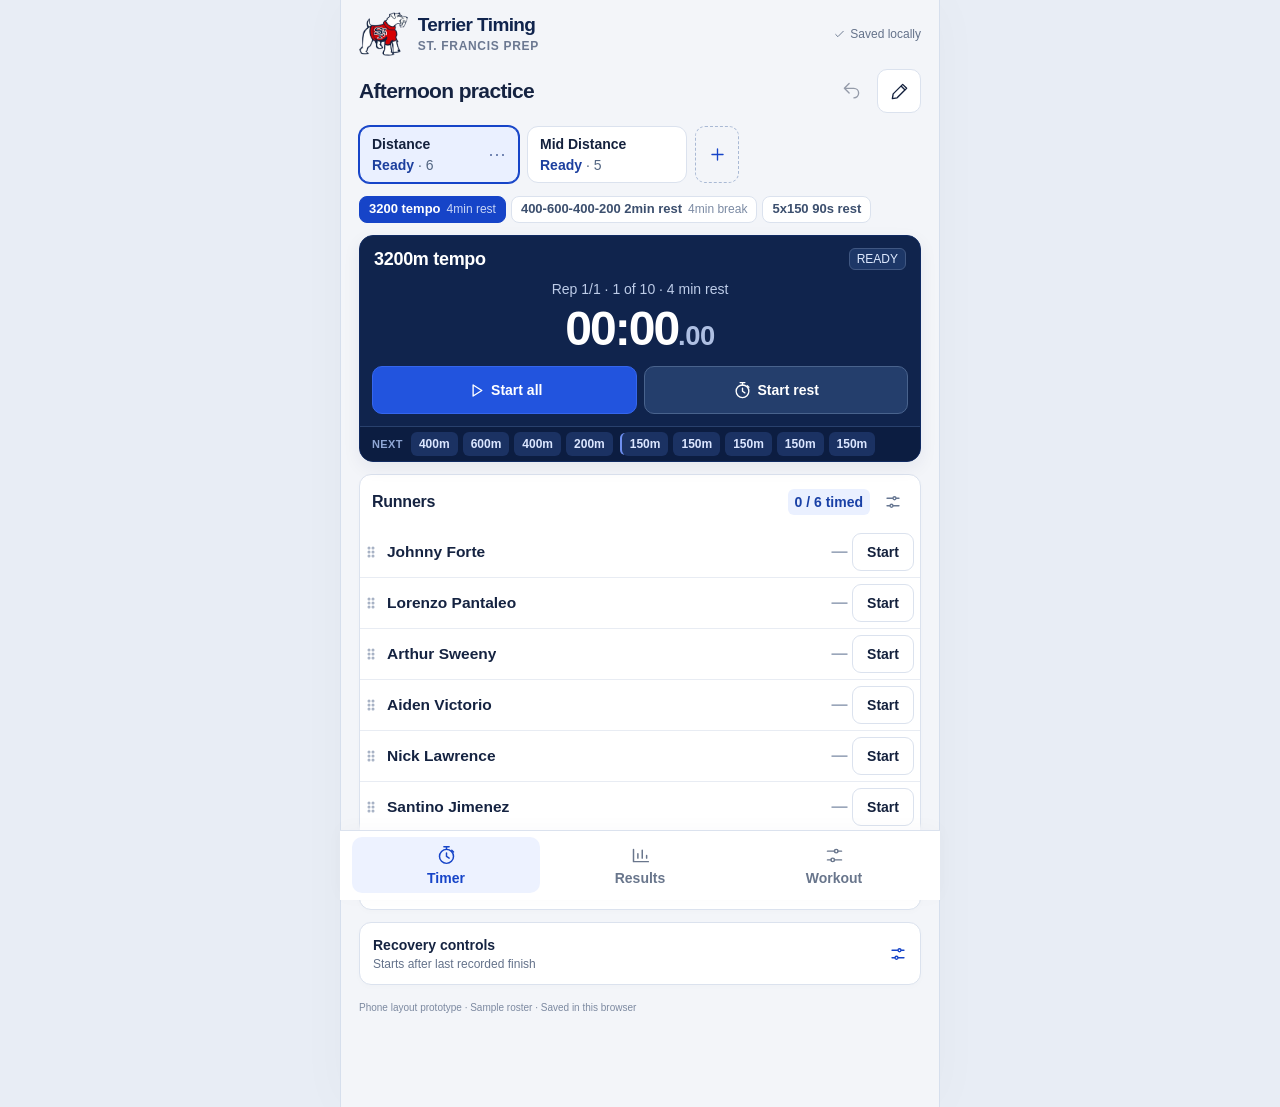
==== commit a3bbe9a4: "Update 11.24" ====
--- a/standalone.html
+++ b/standalone.html
@@ -330,6 +330,123 @@
 /* Logo replaces the TT tile */
 .brand-logo { display: block; width: auto; height: 44px; flex-shrink: 0; }
 .mobile-brand { gap: 10px; }
+
+/* ===== v3: workout strip, look-ahead, compact runners, packs ===== */
+.workout-strip { display: flex; flex-wrap: nowrap; gap: 5px; margin: -2px -14px 10px; padding: 0 14px 2px; overflow-x: auto; scrollbar-width: none; scroll-behavior: smooth; }
+.workout-strip::-webkit-scrollbar { display: none; }
+.wl { flex: 0 0 auto; white-space: nowrap; display: inline-flex; align-items: baseline; gap: 6px; padding: 4px 9px; border: 1px solid var(--line); border-radius: 8px; background: #fff; color: #3c4f6e; font-size: 13px; font-weight: 650; line-height: 1.3; }
+.wl i { font-style: normal; font-weight: 500; font-size: 12px; color: #7b8aa3; }
+.wl.current { background: var(--blue); border-color: var(--blue); color: #fff; }
+.wl.current i { color: #c9d6f7; }
+.wl.done { background: #f1f4fa; color: #98a4b8; text-decoration: line-through; text-decoration-color: #c3ccdb; }
+.wl.done i { color: #b3bccb; }
+
+.timer-top-right { display: flex; align-items: center; gap: 7px; flex-shrink: 0; }
+.timer-reset { display: inline-flex; align-items: center; gap: 4px; min-height: 30px; padding: 3px 9px; border: 1px solid #49638d; border-radius: 8px; background: #243e6c; color: #dbe6ff; font-size: 12px; font-weight: 650; cursor: pointer; }
+.timer-foot { gap: 10px; }
+.upnext { display: flex; align-items: center; gap: 8px; min-width: 0; flex: 1; }
+.upnext-label { flex-shrink: 0; color: #8fa6d4; font-size: 11px; font-weight: 700; letter-spacing: .4px; text-transform: uppercase; }
+.upnext-chips { display: flex; flex-wrap: wrap; gap: 4px; height: 24px; min-width: 0; flex: 1; overflow: hidden; }
+.uchip { display: inline-flex; align-items: center; height: 24px; padding: 0 8px; border-radius: 6px; background: #1b3263; color: #dbe6ff; font-size: 12px; font-weight: 650; white-space: nowrap; }
+.uchip.newblock { margin-left: 4px; box-shadow: -3px 0 0 -1px #6e8ff0; }
+.upnext-more { flex-shrink: 0; color: #8fa6d4; font-size: 12px; font-weight: 700; }
+
+.card-head { padding: 10px 10px 8px 12px; }
+.head-actions { display: flex; align-items: center; gap: 6px; }
+.head-actions .icon-btn { min-height: 34px; width: 34px; min-width: 34px; padding: 4px; color: #677792; }
+.athlete-list { padding: 0 0 2px; }
+.athlete-section { position: relative; }
+.athlete-swipe { position: relative; overflow: hidden; background: #d9293a; border-top: 1px solid #e8ecf3; }
+.athlete-section > .athlete-swipe:first-child { border-top: 0; }
+.swipe-delete { position: absolute; left: 0; top: 0; bottom: 0; width: 88px; display: flex; flex-direction: column; align-items: center; justify-content: center; gap: 2px; border: 0; background: #d9293a; color: #fff; font-size: 12px; font-weight: 700; cursor: pointer; }
+.athlete-row { position: relative; display: flex; align-items: center; gap: 6px; min-height: 50px; padding: 4px 4px 4px 0; background: #fff; border-top: 0; transition: transform .18s ease; }
+.athlete-swipe.open .athlete-row { transform: translateX(88px); }
+.athlete-swipe.has-pack .athlete-row { box-shadow: inset 3px 0 var(--pack); }
+.athlete-row.done { min-height: 40px; }
+.drag-handle { display: grid; place-items: center; flex: 0 0 26px; width: 26px; height: 40px; padding: 0; border: 0; background: transparent; color: #a3aec2; touch-action: none; cursor: grab; user-select: none; -webkit-user-select: none; }
+.athlete-name { display: block; min-width: 0; flex: 1; touch-action: pan-y; cursor: pointer; }
+.name-line { display: flex; align-items: center; gap: 5px; min-width: 0; }
+.athlete-name strong { display: block; min-width: 0; font-size: 15.5px; line-height: 1.2; font-weight: 650; white-space: nowrap; overflow: hidden; text-overflow: ellipsis; overflow-wrap: normal; }
+.athlete-row.done .athlete-name strong { color: #5a6b86; font-weight: 600; }
+.mod-tag { flex-shrink: 0; padding: 0 5px; border-radius: 4px; background: #fff1de; color: #b25b00; font-size: 11px; font-weight: 750; line-height: 1.5; }
+.athlete-name .split-line { display: flex; gap: 4px; margin-top: 2px; margin-bottom: 0; overflow: hidden; flex-wrap: nowrap; }
+.split-time { flex-shrink: 0; padding: 0 5px; border-radius: 4px; background: #eef2fa; color: #3c4f6e; font-size: 11.5px; font-weight: 650; line-height: 1.5; font-variant-numeric: tabular-nums; }
+.athlete-time { flex: 0 0 auto; width: auto; min-width: 70px; font-size: 16px; letter-spacing: -.5px; }
+.athlete-time.final { color: #1c49b9; }
+.athlete-row.done .athlete-time:not(.final) { color: #8a97ad; font-size: 14px; font-weight: 600; letter-spacing: 0; }
+.athlete-row .btn { width: 64px; min-width: 64px; min-height: 38px; padding: 4px 6px; font-size: 14px; border-radius: 9px; }
+.athlete-row .btn.finish { width: 68px; min-width: 68px; }
+.athlete-row .btn.recorded, .athlete-row .btn.split-btn { width: 38px; min-width: 38px; padding: 0; }
+.athlete-row .btn.recorded { min-height: 32px; }
+.btn.split-btn { color: var(--blue); border-color: #c5d3f5; background: #fff; }
+.athlete-row .icon-btn { flex: 0 0 28px; width: 28px; min-width: 28px; padding: 4px 0; }
+.athlete-swipe.dragging { z-index: 30; box-shadow: 0 8px 24px #10244d45; opacity: .97; }
+.athlete-swipe.dragging .athlete-row { transition: none; box-shadow: none; }
+.athlete-swipe.drop-before::before { content: ''; position: absolute; left: 0; right: 0; top: 0; height: 3px; background: var(--blue); z-index: 5; }
+.athlete-section.drop-end::after { content: ''; display: block; height: 3px; background: var(--blue); }
+.is-dragging { user-select: none; -webkit-user-select: none; }
+.pack-head { display: flex; align-items: center; justify-content: space-between; gap: 8px; margin-top: 4px; padding: 5px 4px 5px 10px; border-top: 1px solid #e8ecf3; border-left: 3px solid var(--pack, #8a97ad); background: #f4f7fc; }
+.pack-head.others { --pack: #c3ccdb; }
+.athlete-section:first-child > .pack-head { margin-top: 0; border-top: 0; }
+.pack-name { display: flex; align-items: baseline; gap: 6px; min-width: 0; }
+.pack-name b { font-size: 14px; overflow: hidden; text-overflow: ellipsis; white-space: nowrap; }
+.pack-name small { color: #6b7891; font-size: 12px; }
+.pack-actions { display: flex; align-items: center; gap: 5px; flex-shrink: 0; }
+.pack-actions .btn { width: auto; min-width: 36px; min-height: 34px; padding: 3px 10px; font-size: 13px; border-radius: 8px; }
+.pack-actions .btn.split-btn { width: 36px; padding: 0; }
+.pack-actions .icon-btn { width: 30px; min-width: 30px; padding: 3px 0; color: #677792; }
+.pack-actions .btn.finish { background: var(--red); border-color: var(--red); color: #fff; }
+.empty-pack { padding: 10px 12px; border-top: 1px solid #e8ecf3; color: #8592a8; font-size: 13px; }
+.group-tab.active::after { content: '⋯'; margin-left: auto; color: #6b7fae; font-size: 18px; line-height: 1; }
+
+.switch-row { display: flex; align-items: center; justify-content: space-between; gap: 12px; padding: 2px 0 14px; }
+.switch-row small { display: block; margin-top: 2px; color: var(--muted); font-size: 12px; line-height: 1.4; }
+.switch { position: relative; flex: 0 0 50px; width: 50px; height: 30px; padding: 0; border: 0; border-radius: 15px; background: #c3ccdb; cursor: pointer; }
+.switch span { position: absolute; top: 3px; left: 3px; width: 24px; height: 24px; border-radius: 50%; background: #fff; transition: transform .15s; }
+.switch[aria-checked="true"] { background: var(--blue); }
+.switch[aria-checked="true"] span { transform: translateX(20px); }
+.stack, .menu-list { display: grid; gap: 8px; }
+.menu-list { margin-top: 16px; padding-top: 14px; border-top: 1px solid var(--line); }
+.add-runner { display: grid; gap: 7px; margin-top: 16px; }
+.add-runner label { font-size: 14px; font-weight: 650; }
+.add-runner .row { display: flex; gap: 8px; }
+.reset-block { padding: 12px 0; border-top: 1px solid var(--line); }
+.reset-block:first-of-type { border-top: 0; padding-top: 0; }
+.reset-block h3 { font-size: 14px; margin-bottom: 4px; }
+.reset-block p { margin: 0 0 10px; color: var(--muted); font-size: 13px; line-height: 1.5; }
+.btn.danger { color: #c91d2b; }
+.quick-fill { display: flex; align-items: center; flex-wrap: wrap; gap: 6px; margin-bottom: 10px; font-size: 13px; }
+.quick-fill select { width: auto; min-height: 40px; padding: 6px 28px 6px 9px; font-size: 14px; }
+.quick-fill input { width: 92px; min-height: 40px; padding: 6px 9px; font-size: 15px; }
+.quick-fill .btn { min-height: 40px; }
+.mod-list { display: grid; gap: 2px; max-height: 44vh; overflow: auto; padding: 4px; border: 1px solid var(--line); border-radius: 10px; }
+.mod-row { display: flex; align-items: center; gap: 8px; padding: 3px 4px; border-radius: 7px; }
+.mod-row.now { background: #edf2ff; }
+.mod-label { flex: 1; min-width: 0; font-size: 14px; }
+.mod-label b { display: inline-block; min-width: 26px; color: #6b7891; font-weight: 650; }
+.mod-dist { width: 90px; min-height: 40px; padding: 6px 8px; font-size: 15px; text-align: right; }
+.mod-skip { display: flex; align-items: center; gap: 5px; font-size: 13px; }
+.mod-skip input { width: 20px; height: 20px; }
+.pack-row { display: flex; gap: 6px; margin-bottom: 8px; }
+.assign-list { margin-top: 14px; }
+.assign-row { display: flex; align-items: center; justify-content: space-between; gap: 10px; padding: 5px 0; border-top: 1px solid #e8ecf3; font-size: 14px; }
+.assign-row select { width: 150px; min-height: 40px; padding: 6px 28px 6px 9px; font-size: 14px; }
+.pack-tag { display: inline-block; margin-left: 6px; padding: 0 5px; border-radius: 4px; background: var(--pack); color: #fff; font-size: 10px; font-weight: 700; vertical-align: 1px; }
+.cell-dist { display: block; color: #b25b00; font-size: 11px; font-weight: 700; line-height: 1.3; }
+.small-link.inline { display: inline; min-height: 0; padding: 0; font-size: inherit; }
+@media (max-width: 380px) { .athlete-time { min-width: 62px; font-size: 15px; } .athlete-row .btn { width: 60px; min-width: 60px; } .athlete-row .btn.finish { width: 64px; min-width: 64px; } }
+.athlete-swipe { user-select: none; -webkit-user-select: none; -webkit-touch-callout: none; }
+
+/* names first: no per-row menu button (tap the name), wrap instead of truncating */
+.athlete-row { gap: 5px; padding-right: 6px; }
+.drag-handle { flex: 0 0 22px; width: 22px; }
+.athlete-name strong { display: -webkit-box; -webkit-line-clamp: 2; -webkit-box-orient: vertical; white-space: normal; overflow-wrap: break-word; font-size: 15.5px; line-height: 1.15; }
+.name-line { flex-wrap: wrap; row-gap: 2px; }
+.athlete-time { min-width: 66px; }
+.athlete-row .btn { width: 62px; min-width: 62px; }
+.athlete-row .btn.finish { width: 64px; min-width: 64px; }
+.athlete-row .btn.recorded, .athlete-row .btn.split-btn { width: 36px; min-width: 36px; }
+@media (max-width: 380px) { .athlete-time { min-width: 60px; font-size: 14.5px; } .athlete-row .btn, .athlete-row .btn.finish { width: 58px; min-width: 58px; } .athlete-row .btn.recorded, .athlete-row .btn.split-btn { width: 34px; min-width: 34px; } }
 </style>
 </head>
 <body>
@@ -339,12 +456,39 @@
   <script>(()=>{
 const Engine=(()=>{
 /** Pure timing state: every transition uses wall-clock timestamps, never tick counts. */
-const freshRep = index => ({index, starts: {}, finishes: {}, skipped: [], unassigned: [], splits: {}, closed: false});
+const freshRep = index => ({index, starts: {}, finishes: {}, skipped: [], modSkipped: [], unassigned: [], splits: {}, closed: false});
 const clone = value => JSON.parse(JSON.stringify(value));
 const has = (object, key) => Object.prototype.hasOwnProperty.call(object, key);
 const totalReps = group => getPlan(group).length;
 const isFinal = group => group.mode === 'planned' && group.repIndex >= totalReps(group) - 1;
-const touched = rep => rep.closed || Object.keys(rep.starts).length || Object.keys(rep.finishes).length || rep.skipped.length || rep.unassigned.length;
+const plannedSkips = rep => rep.modSkipped || [];
+const touched = rep => rep.closed || Object.keys(rep.starts).length || Object.keys(rep.finishes).length || rep.skipped.some(id => !plannedSkips(rep).includes(id)) || rep.unassigned.length;
+const MAX_PACKS = 8;
+
+/** A runner's plan for one run: the group's distance unless the coach changed it or skipped it. */
+function athletePlan(group, athlete, index = group.repIndex) {
+  const step = getStep(group, index), mod = athlete.mods?.[index] || null;
+  const planned = step?.distance ?? group.distance;
+  return {planned, distance: mod?.distance ?? planned, skip: !!mod?.skip, modified: !!(mod && (mod.skip || mod.distance != null && mod.distance !== planned))};
+}
+
+/** A fresh rep for this group, with any planned skips already applied. */
+function freshRepFor(group, index) {
+  const rep = freshRep(index);
+  for (const athlete of group.athletes) if (athlete.mods?.[index]?.skip) {rep.skipped.push(athlete.id); rep.modSkipped.push(athlete.id);}
+  return rep;
+}
+
+/** Re-apply planned skips to an open rep after a runner's plan changes. */
+function syncPlannedSkips(group, rep) {
+  if (rep.closed) return;
+  rep.modSkipped ??= [];
+  for (const athlete of group.athletes) {
+    const wants = !!athlete.mods?.[rep.index]?.skip, planned = rep.modSkipped.includes(athlete.id);
+    if (wants && !planned && !has(rep.starts, athlete.id) && !has(rep.finishes, athlete.id) && !rep.skipped.includes(athlete.id)) {rep.skipped.push(athlete.id); rep.modSkipped.push(athlete.id);}
+    else if (!wants && planned) {rep.skipped = rep.skipped.filter(id => id !== athlete.id); rep.modSkipped = rep.modSkipped.filter(id => id !== athlete.id);}
+  }
+}
 const completeRep = (group, rep) => group.athletes.every(a => has(rep.finishes, a.id) || rep.skipped.includes(a.id));
 const number = (value, fallback, min = 0, max = 86400) => {
   const result = value == null ? fallback : Number(value);
@@ -383,7 +527,7 @@
 function parseWorkout(text) {
   if (typeof text !== 'string' || !text.trim()) throw new Error('Enter a workout, for example “4x400 1min rest”.');
   if (text.length > 8000) throw new Error('Keep the workout under 8,000 characters.');
-  const steps = [], blocks = [];
+  const steps = [], blocks = [], lines = [];
   let pendingRest = null;
   for (const [lineIndex, raw] of text.split(/\r?\n/).entries()) {
     const line = lineIndex + 1;
@@ -394,6 +538,7 @@
       if (!steps.length) throw lineError(line, 'Add a running block before recovery.');
       if (pendingRest != null) throw lineError(line, 'Combine consecutive recovery lines into one duration.');
       steps.at(-1).restAfterSeconds = durationSeconds(restOnly[1], restOnly[2], line);
+      lines.at(-1).restText = raw.trim();
       pendingRest = line;
       continue;
     }
@@ -435,10 +580,12 @@
       return distance;
     });
     const count = distances.length * repetitions;
+    const lineBlocks = [];
     if (!sets || !repetitions || sets * count + steps.length > MAX_RUNS) throw lineError(line, 'Use at least one run and no more than 1,000 runs per workout.');
     const baseTitle = `${repetitions > 1 ? `${repetitions} × ` : ''}${distances.length === 1 ? distanceLabel(distances[0]) : `${distances.join('–')}m`}${description ? ` ${description}` : ''}`;
     for (let set = 0; set < sets; set++) {
       const blockIndex = blocks.length;
+      lineBlocks.push(blockIndex);
       const blockTitle = sets > 1 ? `Set ${set + 1} · ${baseTitle}` : baseTitle;
       const startIndex = steps.length;
       blocks.push({title: blockTitle, startIndex, count});
@@ -450,12 +597,13 @@
           repeatRestSeconds: repRest});
       }
     }
+    lines.push({text: raw.trim(), blocks: lineBlocks, restText: ''});
     pendingRest = null;
   }
   if (!steps.length) throw new Error('Add at least one running block.');
   if (pendingRest != null) throw lineError(pendingRest, 'Add the next running block after this recovery, or remove the final recovery line.');
   steps.at(-1).restAfterSeconds = 0;
-  return {steps, blocks, title: blocks.map(block => block.title).join(' → ')};
+  return {steps, blocks, lines, title: blocks.map(block => block.title).join(' → ')};
 }
 
 /** Legacy set-based sessions remain readable alongside mixed plans. */
@@ -479,6 +627,12 @@
   return getPlan(group)[index] || null;
 }
 
+/** The workout as the coach wrote it, one entry per line, each tied to its blocks. Null when there is no written plan. */
+function workoutLines(group) {
+  if (group.mode === 'free' || !group.workoutText) return null;
+  try {return parseWorkout(group.workoutText).lines;} catch {return null;}
+}
+
 function workoutSummary(group) {
   if (group.mode === 'free') return 'Free timing';
   if (!group.workoutText) return `${group.sets} × ${group.repsPerSet} × ${distanceLabel(group.distance)}`;
@@ -486,7 +640,7 @@
 }
 
 function makeGroup(id, values = {}) {
-  const names = values.athleteNames || ['Maya Chen', 'Jordan Davis', 'Alex Rivera', 'Sam Brooks', 'Taylor Kim', 'Casey Morgan'];
+  const names = values.athleteNames || [ 'Johnny Forte', 'Lorenzo Pantaleo', 'Arthur Sweeny', 'Aiden Victorio', 'Nick Lawrence', 'Santino Jimenez'];
   if (!Array.isArray(names) || !names.length || names.some(n => !String(n).trim())) throw new Error('Add at least one athlete with a name.');
   const mode = values.mode === 'free' ? 'free' : 'planned';
   if (values.workoutText != null && typeof values.workoutText !== 'string') throw new Error('Enter the workout as text.');
@@ -501,17 +655,18 @@
     distance: number(values.distance, 400, 1, 100000),
     restSeconds: number(values.restSeconds, 60), setRestSeconds: number(values.setRestSeconds, 360),
     recoveryMode: values.recoveryMode === 'manual' ? 'manual' : 'auto',
-    athletes: names.map((name, i) => ({id: `${id}-athlete-${i + 1}`, name: String(name).trim()})),
+    athletes: names.map((name, i) => ({id: `${id}-athlete-${i + 1}`, name: String(name).trim(), pack: null, mods: {}})),
+    packs: [],
     repIndex: 0, extraReps: 0, records: [freshRep(0)], recovery: null, completed: false,
   };
 }
 
 function createSession(now = Date.now()) {
   return {id: `session-${now}`, name: 'Afternoon practice', createdAt: now,
-    groups: [makeGroup('group-a', {name: 'Distance crew', workoutText: SAMPLE_WORKOUT}), makeGroup('group-b', {
-      name: '400m crew', color: 'orange', sets: 2, repsPerSet: 4, distance: 400,
-      restSeconds: 60, setRestSeconds: 360, athleteNames: ['Riley Parker', 'Jamie Lee', 'Avery Wilson', 'Morgan Reed'],
-    })], activeGroupId: 'group-a'};
+    groups: [makeGroup('group-a', {name: 'Distance', workoutText: SAMPLE_WORKOUT}), makeGroup('group-b', {
+      name: 'Mid Distance', color: 'orange', sets: 2, repsPerSet: 4, distance: 400,
+      restSeconds: 60, setRestSeconds: 360, athleteNames: ['Nick Lawrence', 'Daniel Sanchez', 'Eddie Panniccia', 'Myles Taylor', 'Ethan Wu'],
+    })], activeGroupId: 'group-a', prefs: {finishedToBottom: true}};
 }
 
 function getGroup(state, id = state.activeGroupId) {
@@ -581,11 +736,100 @@
     }
     next.completed = true; return next;
   }
+  if (action.type === 'SET_PREF') {
+    if (!['finishedToBottom'].includes(action.key)) throw new Error('Unknown setting.');
+    next.prefs = {...(next.prefs || {}), [action.key]: !!action.value}; return next;
+  }
   const group = getGroup(next, action.groupId);
   const rep = currentRep(group);
+  group.packs ??= [];
+  rep.modSkipped ??= [];
+  if (action.type === 'DELETE_GROUP') {
+    if (next.groups.length <= 1) throw new Error('A session needs at least one group.');
+    next.groups = next.groups.filter(g => g.id !== group.id);
+    if (next.activeGroupId === group.id) next.activeGroupId = next.groups[0].id;
+    return next;
+  }
+  if (action.type === 'DELETE_ATHLETE') {
+    if (!group.athletes.some(a => a.id === action.athleteId)) throw new Error('Athlete not found.');
+    if (group.athletes.length <= 1) throw new Error('A group needs at least one runner.');
+    group.athletes = group.athletes.filter(a => a.id !== action.athleteId);
+    for (const r of group.records) {
+      delete r.starts[action.athleteId]; delete r.finishes[action.athleteId]; delete r.splits?.[action.athleteId];
+      r.skipped = r.skipped.filter(id => id !== action.athleteId); r.modSkipped = (r.modSkipped || []).filter(id => id !== action.athleteId);
+    }
+    if (!group.completed && !rep.closed && touched(rep)) settle(group, now, true);
+    return next;
+  }
+  if (action.type === 'ADD_ATHLETE') {
+    const name = String(action.name || '').trim();
+    if (!name) throw new Error('Enter a name.');
+    if (group.athletes.length >= 50) throw new Error('Use up to 50 runners per group.');
+    const used = group.athletes.map(a => Number(a.id.split('-athlete-')[1]) || 0);
+    const id = `${group.id}-athlete-${Math.max(0, ...used) + 1}`;
+    group.athletes.push({id, name, pack: null, mods: {}});
+    for (const r of group.records) if (r.index < group.repIndex || r.closed) {r.skipped.push(id); r.modSkipped.push(id);}
+    return next;
+  }
+  if (action.type === 'MOVE_ATHLETE') {
+    const index = group.athletes.findIndex(a => a.id === action.athleteId);
+    if (index < 0) throw new Error('Athlete not found.');
+    const [athlete] = group.athletes.splice(index, 1);
+    if (action.packId !== undefined) {
+      if (action.packId !== null && !group.packs.some(p => p.id === action.packId)) throw new Error('Pack not found.');
+      athlete.pack = action.packId;
+    }
+    let at = group.athletes.length;
+    if (action.beforeId) at = group.athletes.findIndex(a => a.id === action.beforeId);
+    else if (action.afterId) at = group.athletes.findIndex(a => a.id === action.afterId) + 1;
+    group.athletes.splice(at < 0 ? group.athletes.length : at, 0, athlete);
+    return next;
+  }
+  if (action.type === 'SET_PACKS') {
+    const packs = (action.packs || []).map((p, i) => ({id: String(p.id), name: String(p.name || '').trim() || `Pack ${i + 1}`}));
+    if (packs.length > MAX_PACKS) throw new Error(`Use up to ${MAX_PACKS} packs.`);
+    if (new Set(packs.map(p => p.id)).size !== packs.length) throw new Error('Pack ids must be unique.');
+    group.packs = packs;
+    for (const athlete of group.athletes) {
+      const wanted = action.assignments && has(action.assignments, athlete.id) ? action.assignments[athlete.id] : athlete.pack;
+      athlete.pack = packs.some(p => p.id === wanted) ? wanted : null;
+    }
+    return next;
+  }
+  if (action.type === 'SET_MODS') {
+    if (group.mode === 'free') throw new Error('Per-runner changes need a planned workout.');
+    const ids = action.athleteIds || [];
+    const targets = group.athletes.filter(a => ids.includes(a.id));
+    if (!targets.length) throw new Error('Choose at least one runner.');
+    for (const [key, change] of Object.entries(action.changes || {})) {
+      const step = Number(key);
+      if (!Number.isInteger(step) || step < 0 || step >= totalReps(group)) throw new Error('That run is not part of the workout.');
+      let value = null;
+      if (change?.skip) value = {skip: true};
+      else if (change?.distance != null) value = {distance: number(change.distance, NaN, 1, 100000)};
+      for (const athlete of targets) {
+        athlete.mods ??= {};
+        if (value) athlete.mods[step] = clone(value); else delete athlete.mods[step];
+      }
+    }
+    if (!group.completed) {
+      syncPlannedSkips(group, rep);
+      if (touched(rep)) settle(group, now, true);
+    }
+    return next;
+  }
   if (action.type === 'UPDATE_GROUP') {
     if (group.records.some(touched)) throw new Error('Edit a group before recording its first rep.');
     const updated = makeGroup(group.id, {...group, athleteNames: group.athletes.map(a => a.name), ...action.values});
+    updated.packs = group.packs || [];
+    const sameWorkout = updated.workoutText === group.workoutText && updated.mode === group.mode;
+    for (const athlete of updated.athletes) {
+      const old = group.athletes.find(o => o.name === athlete.name);
+      if (!old) continue;
+      if (old.pack && updated.packs.some(p => p.id === old.pack)) athlete.pack = old.pack;
+      if (sameWorkout) athlete.mods = clone(old.mods || {});
+    }
+    syncPlannedSkips(updated, updated.records[0]);
     next.groups[next.groups.findIndex(g => g.id === group.id)] = updated;
     return next;
   }
@@ -610,7 +854,7 @@
     }
     if (group.completed || rep.closed) {
       group.completed = false; group.recovery = null; group.repIndex += 1;
-      group.records.push(freshRep(group.repIndex));
+      group.records.push(freshRepFor(group, group.repIndex));
       next.completed = false;
     }
     return next;
@@ -706,6 +950,42 @@
       if (!taken) throw new Error('No runners are available for a split.');
       break;
     }
+    case 'START_PACK':
+    case 'FINISH_PACK':
+    case 'SPLIT_PACK': {
+      if (!group.packs.some(p => p.id === action.packId)) throw new Error('Pack not found.');
+      const members = group.athletes.filter(a => a.pack === action.packId).map(a => a.id);
+      const live = id => has(rep.starts, id) && !has(rep.finishes, id) && !rep.skipped.includes(id);
+      if (action.type === 'START_PACK') {
+        const ready = members.filter(id => !has(rep.starts, id) && !has(rep.finishes, id) && !rep.skipped.includes(id));
+        if (!ready.length) throw new Error('Nobody in this pack is waiting to start.');
+        for (const id of ready) rep.starts[id] = now;
+      } else if (action.type === 'FINISH_PACK') {
+        const running = members.filter(live);
+        if (!running.length) throw new Error('Nobody in this pack is running.');
+        for (const id of running) rep.finishes[id] = {ms: Math.max(0, now - rep.starts[id]), at: now, manual: false};
+        settle(group, now);
+      } else {
+        const limit = splitCapacity(getStep(group));
+        rep.splits ??= {};
+        const running = members.filter(id => live(id) && (rep.splits[id] || []).length < limit);
+        if (!running.length) throw new Error('Nobody in this pack is available for a split.');
+        for (const id of running) (rep.splits[id] ||= []).push({ms: Math.max(0, now - rep.starts[id]), at: now});
+      }
+      break;
+    }
+    case 'RESET_REP': {
+      // Back to a clean, not-yet-started rep (planned skips stay). Any rest that began from this rep is cancelled.
+      const fresh = freshRepFor(group, rep.index);
+      Object.assign(rep, {starts: {}, finishes: {}, splits: {}, unassigned: [], skipped: fresh.skipped, modSkipped: fresh.modSkipped});
+      group.recovery = null;
+      break;
+    }
+    case 'RESET_REST':
+      if (!group.recovery) throw new Error('No rest is running.');
+      if (action.stop) group.recovery = null;
+      else group.recovery = {startedAt: now, durationMs: restDuration(group), manual: group.recovery.manual};
+      break;
     case 'START_RECOVERY':
       if (!group.recovery) group.recovery = {startedAt: now, durationMs: restDuration(group), manual: true};
       break;
@@ -718,7 +998,7 @@
       rep.closedAt = now;
       group.recovery = null;
       if (isFinal(group)) group.completed = true;
-      else {group.repIndex += 1; group.records.push(freshRep(group.repIndex));}
+      else {group.repIndex += 1; group.records.push(freshRepFor(group, group.repIndex));}
       break;
     default: throw new Error(`Unknown action: ${action.type}`);
   }
@@ -738,20 +1018,21 @@
   return `"${text.replaceAll('"', '""')}"`;
 }
 
-function exportCsv(state) {
+function exportDetailCsv(state) {
   const maxSplits = Math.max(0, ...state.groups.flatMap(g => g.records.map(r => Math.max(0, ...Object.values(r.splits || {}).map(l => l.length)))));
   const splitHeaders = Array.from({length: maxSplits}, (_, i) => [`split_${i + 1}_label`, `split_${i + 1}_seconds`]).flat();
-  const rows = [['date', 'group', 'athlete', 'set', 'rep', 'distance', 'status', 'time_seconds', 'source', 'block', 'run_label', ...splitHeaders, ...(maxSplits ? ['after_last_split_seconds'] : [])]];
+  const rows = [['date', 'group', 'athlete', 'pack', 'set', 'rep', 'planned_distance', 'distance', 'status', 'time_seconds', 'source', 'block', 'run_label', ...splitHeaders, ...(maxSplits ? ['after_last_split_seconds'] : [])]];
   const created = new Date(state.createdAt);
   const date = `${created.getFullYear()}-${String(created.getMonth() + 1).padStart(2, '0')}-${String(created.getDate()).padStart(2, '0')}`;
   for (const group of state.groups) for (const rep of group.records.filter(touched)) {
     const planStep = getStep(group, rep.index);
     for (const athlete of group.athletes) {
       const finish = rep.finishes[athlete.id];
-      rows.push([date, group.name, athlete.name,
+      const mine = athletePlan(group, athlete, rep.index);
+      rows.push([date, group.name, athlete.name, (group.packs || []).find(p => p.id === athlete.pack)?.name ?? '',
         (planStep?.blockIndex ?? 0) + 1,
         planStep?.repInBlock ?? rep.index + 1,
-        planStep?.distance ?? group.distance, finish ? 'recorded' : rep.skipped.includes(athlete.id) ? 'skipped' : 'missing',
+        mine.planned, mine.distance, finish ? 'recorded' : rep.skipped.includes(athlete.id) ? 'skipped' : 'missing',
         finish ? (finish.ms / 1000).toFixed(2) : '', finish ? finish.manual ? 'manual' : 'stopwatch' : '',
         planStep?.blockTitle ?? '', planStep?.label ?? '',
         ...Array.from({length: maxSplits}, (_, i) => { const sp = (rep.splits?.[athlete.id] || [])[i]; return sp ? [splitLabel(planStep, i), (sp.ms / 1000).toFixed(2)] : ['', '']; }).flat(),
@@ -762,16 +1043,54 @@
   return rows.map(row => row.map(csvCell).join(',')).join('\r\n');
 }
 
-return {SAMPLE_WORKOUT,splitLabel,splitCapacity,parseWorkout,getPlan,getStep,workoutSummary,createSession,getGroup,currentRep,recoveryRemaining,phase,elapsed,act,formatTime,exportCsv};
+/** Short split time for tight spaces: 31.20 or 1:02.15 */
+function shortTime(ms) {
+  const cs = Math.floor(Math.max(0, Math.round(Number(ms) || 0)) / 10), minutes = Math.floor(cs / 6000), seconds = Math.floor((cs % 6000) / 100);
+  return minutes ? `${minutes}:${String(seconds).padStart(2, '0')}.${String(cs % 100).padStart(2, '0')}` : `${seconds}.${String(cs % 100).padStart(2, '0')}`;
+}
+
+/** The spreadsheet export: one block per group, laid out like the Results screen (runners down, reps across). */
+function exportCsv(state) {
+  const created = new Date(state.createdAt);
+  const date = `${created.getFullYear()}-${String(created.getMonth() + 1).padStart(2, '0')}-${String(created.getDate()).padStart(2, '0')}`;
+  const rows = [[state.name, date]];
+  for (const group of state.groups) {
+    const n = group.mode === 'free' ? Math.max(1, group.repIndex + 1) : totalReps(group);
+    const hasPacks = (group.packs || []).length > 0;
+    const recorded = new Set(group.records.filter(touched).map(r => r.index));
+    rows.push([]);
+    rows.push([group.name, ...(group.workoutText ? [group.workoutText.replace(/\s*\r?\n\s*/g, ' / ')] : [])]);
+    rows.push(['Athlete', ...(hasPacks ? ['Pack'] : []),
+      ...Array.from({length: n}, (_, i) => { const step = getStep(group, i); return `Rep ${i + 1}: ${step?.label || 'Rep'}`; }), 'Recorded']);
+    for (const athlete of group.athletes) {
+      const cells = [], notes = [];
+      let count = 0;
+      for (let i = 0; i < n; i++) {
+        const rec = group.records.find(r => r.index === i), finish = rec?.finishes[athlete.id], mine = athletePlan(group, athlete, i);
+        if (finish) count++;
+        cells.push(finish ? `${formatTime(finish.ms)}${finish.manual ? '*' : ''}` : rec?.skipped.includes(athlete.id) ? ((rec.modSkipped || []).includes(athlete.id) ? 'Skip' : 'DNS') : recorded.has(i) ? 'Missing' : '');
+        const splits = (rec?.splits?.[athlete.id] || []).map(sp => formatTime(sp.ms));
+        notes.push([mine.modified && !mine.skip ? `${Number(mine.distance.toFixed(3))}m` : '', splits.length ? `splits ${splits.join(' / ')}` : ''].filter(Boolean).join(' · '));
+      }
+      const pack = (group.packs || []).find(p => p.id === athlete.pack)?.name ?? '';
+      rows.push([athlete.name, ...(hasPacks ? [pack] : []), ...cells, `${count} / ${n}`]);
+      if (notes.some(Boolean)) rows.push(['   changes & splits', ...(hasPacks ? [''] : []), ...notes]);
+    }
+  }
+  rows.push([], ['* manual entry', 'DNS = did not run', 'Skip = planned skip']);
+  return rows.map(row => row.map(csvCell).join(',')).join('\r\n');
+}
+
+return {athletePlan,SAMPLE_WORKOUT,splitLabel,splitCapacity,parseWorkout,getPlan,getStep,workoutLines,workoutSummary,createSession,getGroup,currentRep,recoveryRemaining,phase,elapsed,act,formatTime,exportDetailCsv,shortTime,exportCsv};
 })();
-const {SAMPLE_WORKOUT,splitLabel,splitCapacity,parseWorkout,getPlan,getStep,workoutSummary,createSession,getGroup,currentRep,recoveryRemaining,phase,elapsed,act,formatTime,exportCsv}=Engine;
+const {athletePlan,SAMPLE_WORKOUT,splitLabel,splitCapacity,parseWorkout,getPlan,getStep,workoutLines,workoutSummary,createSession,getGroup,currentRep,recoveryRemaining,phase,elapsed,act,formatTime,exportDetailCsv,shortTime,exportCsv}=Engine;
 
 const KEY='terrier-timing-v2', ARCHIVE='terrier-timing-archives-v2';
 const $=s=>document.querySelector(s), e=v=>String(v??'').replace(/[&<>"']/g,c=>({'&':'&amp;','<':'&lt;','>':'&gt;','"':'&quot;',"'":'&#39;'}[c]));
-const icons={clock:'<circle cx="12" cy="13" r="8"/><path d="M12 9v4l3 2M9 2h6m-3 0v3m6 1 2 2"/>',play:'<path d="m9 5 11 7-11 7z"/>',flag:'<path d="M5 21V4m0 0c5-4 9 4 14 0v10c-5 4-9-4-14 0"/>',users:'<path d="M16 21v-2a4 4 0 0 0-4-4H6a4 4 0 0 0-4 4v2m20 0v-2a4 4 0 0 0-3-3.87M16 3.13a4 4 0 0 1 0 7.75"/><circle cx="9" cy="7" r="4"/>',chart:'<path d="M4 19V5m0 14h17M9 15v-5m5 5V6m5 9v-3"/>',settings:'<path d="M4 7h8m4 0h4M4 17h4m4 0h8"/><circle cx="14" cy="7" r="2"/><circle cx="10" cy="17" r="2"/>',check:'<path d="m5 12 4 4L19 6"/>',save:'<path d="M19 21H5a2 2 0 0 1-2-2V5a2 2 0 0 1 2-2h12l4 4v12a2 2 0 0 1-2 2Z"/><path d="M7 21v-8h10v8M7 3v5h9"/>',download:'<path d="M12 3v12m-5-5 5 5 5-5M4 16v5h16v-5"/>',undo:'<path d="M3 10h12a6 6 0 0 1 0 12M3 10l6-6M3 10l6 6" transform="translate(0 -2)"/>',more:'<circle cx="12" cy="5" r="1"/><circle cx="12" cy="12" r="1"/><circle cx="12" cy="19" r="1"/>',plus:'<path d="M12 5v14M5 12h14"/>',close:'<path d="m6 6 12 12M18 6 6 18"/>',edit:'<path d="m16 3 5 5-12 12-6 1 1-6L16 3Zm-2 2 5 5"/>',leaf:'<path d="M20 4c-10-2-18 4-14 12s16 3 14-12ZM5 20 16 9"/>',info:'<circle cx="12" cy="12" r="9"/><path d="M12 11v6m0-10v1"/>',bell:'<path d="M18 8a6 6 0 0 0-12 0c0 7-3 7-3 9h18c0-2-3-2-3-9M10 21h4"/>',folder:'<path d="M3 7V4h6l2 3h10v13H3Z"/>',reset:'<path d="M3 10a9 9 0 1 1 2 9M3 4v6h6"/>',stop:'<rect x="5" y="5" width="14" height="14" rx="2"/>'};
+const icons={clock:'<circle cx="12" cy="13" r="8"/><path d="M12 9v4l3 2M9 2h6m-3 0v3m6 1 2 2"/>',play:'<path d="m9 5 11 7-11 7z"/>',flag:'<path d="M5 21V4m0 0c5-4 9 4 14 0v10c-5 4-9-4-14 0"/>',users:'<path d="M16 21v-2a4 4 0 0 0-4-4H6a4 4 0 0 0-4 4v2m20 0v-2a4 4 0 0 0-3-3.87M16 3.13a4 4 0 0 1 0 7.75"/><circle cx="9" cy="7" r="4"/>',chart:'<path d="M4 19V5m0 14h17M9 15v-5m5 5V6m5 9v-3"/>',settings:'<path d="M4 7h8m4 0h4M4 17h4m4 0h8"/><circle cx="14" cy="7" r="2"/><circle cx="10" cy="17" r="2"/>',check:'<path d="m5 12 4 4L19 6"/>',save:'<path d="M19 21H5a2 2 0 0 1-2-2V5a2 2 0 0 1 2-2h12l4 4v12a2 2 0 0 1-2 2Z"/><path d="M7 21v-8h10v8M7 3v5h9"/>',download:'<path d="M12 3v12m-5-5 5 5 5-5M4 16v5h16v-5"/>',undo:'<path d="M3 10h12a6 6 0 0 1 0 12M3 10l6-6M3 10l6 6" transform="translate(0 -2)"/>',more:'<circle cx="12" cy="5" r="1"/><circle cx="12" cy="12" r="1"/><circle cx="12" cy="19" r="1"/>',plus:'<path d="M12 5v14M5 12h14"/>',close:'<path d="m6 6 12 12M18 6 6 18"/>',edit:'<path d="m16 3 5 5-12 12-6 1 1-6L16 3Zm-2 2 5 5"/>',leaf:'<path d="M20 4c-10-2-18 4-14 12s16 3 14-12ZM5 20 16 9"/>',info:'<circle cx="12" cy="12" r="9"/><path d="M12 11v6m0-10v1"/>',bell:'<path d="M18 8a6 6 0 0 0-12 0c0 7-3 7-3 9h18c0-2-3-2-3-9M10 21h4"/>',folder:'<path d="M3 7V4h6l2 3h10v13H3Z"/>',reset:'<path d="M3 10a9 9 0 1 1 2 9M3 4v6h6"/>',stop:'<rect x="5" y="5" width="14" height="14" rx="2"/>',grip:'<circle cx="9" cy="6" r="1.4"/><circle cx="15" cy="6" r="1.4"/><circle cx="9" cy="12" r="1.4"/><circle cx="15" cy="12" r="1.4"/><circle cx="9" cy="18" r="1.4"/><circle cx="15" cy="18" r="1.4"/>',trash:'<path d="M4 7h16M10 11v6m4-6v6M6 7l1 13h10l1-13M9 7V4h6v3"/>'};
 const icon=(name,size=19)=>`<svg width="${size}" height="${size}" viewBox="0 0 24 24" fill="none" stroke="currentColor" stroke-width="1.7" stroke-linecap="round" stroke-linejoin="round" aria-hidden="true">${icons[name]||icons.clock}</svg>`;
 const total=g=>getPlan(g).length;
-const hasData=r=>r.closed||Object.keys(r.starts).length||Object.keys(r.finishes).length||r.skipped.length||r.unassigned.length;
+const hasData=r=>r.closed||Object.keys(r.starts).length||Object.keys(r.finishes).length||r.skipped.some(id=>!(r.modSkipped||[]).includes(id))||r.unassigned.length;
 const clone=x=>JSON.parse(JSON.stringify(x));
 let session, storageOk=true;
 try {const s=JSON.parse(localStorage.getItem(KEY)||localStorage.getItem('stride-trackside-v1'));session=s?.groups?.length?s:createSession();getGroup(session);}catch{session=createSession();}
@@ -780,7 +1099,7 @@
 const archiveRead=()=>{try{return JSON.parse(localStorage.getItem(ARCHIVE)||localStorage.getItem('stride-trackside-archives-v1'))||[];}catch{return [];}};
 function persist(){try{localStorage.setItem(KEY,JSON.stringify(session));storageOk=true;}catch{storageOk=false;toast('Browser storage is unavailable. Export results to keep them.');}}
 function toast(message){$('#toast').textContent=message;$('#toast').classList.add('visible');clearTimeout(toastTimer);toastTimer=setTimeout(()=>$('#toast').classList.remove('visible'),4200);}
-function dispatch(action,notice){try{const next=act(session,{groupId:session.activeGroupId,...action});if(action.type!=='SELECT_GROUP'){history.push(clone(session));if(history.length>40)history.shift();}session=next;persist();render();if(notice)toast(notice);return true;}catch(err){toast(err.message);return false;}}
+function dispatch(action,notice){try{const next=act(session,{groupId:session.activeGroupId,...action});if(action.type!=='SELECT_GROUP'&&action.type!=='SET_PREF'){history.push(clone(session));if(history.length>40)history.shift();}session=next;persist();render();if(notice)toast(notice);return true;}catch(err){toast(err.message);return false;}}
 function undo(){if(!history.length)return;session=history.pop();persist();render();toast('Last action undone.');}
 function current(){return getGroup(session);}
 const initials=name=>name.trim().split(/\s+/).map(n=>n[0]).slice(0,2).join('');
@@ -794,62 +1113,124 @@
 const isLive=(r,id)=>r.starts[id]!=null&&!r.finishes[id]&&!r.skipped.includes(id);
 function tabStatus(g,now=Date.now()){const p=phase(g,now);if(p==='complete')return 'Complete';if(g.recovery){const rem=recoveryRemaining(g,now);return rem>0?`Rest ${clockMs(rem,false)}`:'Rest over';}if(p==='running'){const r=currentRep(g),starts=Object.values(r.starts);if(starts.length&&g.athletes.some(a=>isLive(r,a.id)))return `Running ${clockMs(now-Math.min(...starts),true)}`;}return badgeText(g);}
 const tabAttention=(g,now=Date.now())=>!!g.recovery&&!g.completed&&recoveryRemaining(g,now)<=0;
-function splitInfo(g,r,a){const list=(r.splits||{})[a.id]||[],step=getStep(g,r.index),live=isLive(r,a.id)&&!g.completed&&!r.closed;const done=list.map((sp,i)=>`<span class="split-time">${e(splitLabel(step,i))} ${formatTime(sp.ms)}</span>`).join('');const chip=live&&list.length<splitCapacity(step)?`<button class="split-chip" data-action="split" data-athlete="${e(a.id)}" aria-label="Take ${e(splitLabel(step,list.length))} for ${e(a.name)}">${icon('flag',13)}${e(splitLabel(step,list.length))}</button>`:'';return done||chip?`<div class="split-line">${done}${chip}</div>`:'';}
-function cellSplits(g,r,a){const list=(r.splits||{})[a.id]||[],step=getStep(g,r.index);return list.length?`<span class="cell-splits">${list.map((sp,i)=>`${e(splitLabel(step,i))} ${formatTime(sp.ms)}`).join('<br>')}</span>`:'';}
+function cellMeta(g,r,a){const plan=athletePlan(g,a,r.index),list=(r.splits||{})[a.id]||[],bits=[];if(g.mode==='planned'&&plan.modified&&!plan.skip)bits.push(`<span class="cell-dist">${fmtDist(plan.distance)}</span>`);if(list.length)bits.push(`<span class="cell-splits">${list.map(sp=>shortTime(sp.ms)).join(' · ')}</span>`);return bits.join('');}
+
+const PACK_COLORS=['#1644c8','#e32636','#0b8f6a','#c27a00','#7b3fc4','#00859a','#b8307a','#5f6b7d'];
+const packColor=(g,p)=>PACK_COLORS[Math.max(0,(g.packs||[]).findIndex(x=>x.id===p.id))%PACK_COLORS.length];
+const sortPref=()=>session.prefs?.finishedToBottom!==false;
+const fmtDist=d=>`${+Number(d).toFixed(3)}m`;
+const parseDist=v=>{const t=String(v??'').trim().replace(/m$/i,'');if(!t)return null;const n=Number(t);if(!(n>0)||n>100000)throw new Error('Distances are in meters, like 1200.');return n;};
+function workoutStrip(g){if(g.mode==='free')return '';const lines=workoutLines(g),step=getStep(g),cur=step?.blockIndex??-1;if(!lines)return `<section class="workout-strip" aria-label="Workout"><span class="wl current">${e(workoutSummary(g))}</span></section>`;return `<section class="workout-strip" aria-label="Workout">${lines.map(l=>{const state=g.completed||cur>l.blocks.at(-1)?'done':cur>=l.blocks[0]?'current':'';return `<span class="wl ${state}">${e(l.text)}${l.restText?`<i>${e(l.restText)}</i>`:''}</span>`;}).join('')}</section>`;}
+const timerContext=(g,s)=>{if(g.mode==='free')return `Rep ${g.repIndex+1}`;if(!s)return 'Complete';const rest=s.restAfterSeconds&&g.repIndex<total(g)-1?` · ${restText(s.restAfterSeconds)} rest`:'';return `Rep ${s.repInBlock}/${s.repsInBlock} · ${g.repIndex+1} of ${total(g)}${rest}`;};
+function upNext(g){if(g.completed)return '<span class="upnext-label">All results saved</span>';if(g.mode==='free')return '<span class="upnext-label">Free timing</span>';const rest=getPlan(g).slice(g.repIndex+1);if(!rest.length)return '<span class="upnext-label">Last rep</span>';return `<span class="upnext-label">Next</span><span class="upnext-chips" data-upnext>${rest.map((s,i)=>`<span class="uchip ${i&&rest[i-1].blockIndex!==s.blockIndex?'newblock':''}">${e(s.label)}</span>`).join('')}</span><span class="upnext-more" data-upnext-more></span>`;}
+function fitUpcoming(){const box=document.querySelector('[data-upnext]'),more=document.querySelector('[data-upnext-more]');if(!box||!more)return;const chips=[...box.children];if(!chips.length)return;const top=chips[0].offsetTop;let shown=chips.length;for(let i=0;i<chips.length;i++)if(chips[i].offsetTop>top){shown=i;break;}more.textContent=shown<chips.length?`+${chips.length-shown}`:'';}
 
 function btn(text,action,options={}){return `<button class="btn ${options.class||''}" data-action="${action}" ${options.attrs||''} ${options.disabled?'disabled':''}>${options.icon?icon(options.icon):''}${text}</button>`;}
 
 function shell(content){return `<div class="shell"><aside class="sidebar"><nav class="nav" aria-label="Main navigation">${[['live','clock','Timer'],['results','chart','Results'],['setup','settings','Workout']].map(([id,ic,title])=>`<button class="${view===id?'active':''}" data-view="${id}" ${view===id?'aria-current="page"':''}>${icon(ic,21)}<span>${title}</span></button>`).join('')}</nav></aside><main class="main"><header class="topbar"><div class="mobile-brand"><img class="brand-logo" src="[data-uri]" alt="St. Francis Prep Terrier"><span>Terrier Timing<small>ST. FRANCIS PREP</small></span></div><span class="saved">${icon(storageOk?'check':'info',15)} ${storageOk?'Saved locally':'Export to save'}</span></header>${content}<footer class="session-footer">Phone layout prototype · Sample roster · Saved in this browser</footer></main></div>`;}
 function intro(title,subtitle,actions='',classes=''){return `<section class="intro ${classes}"><div><h1>${e(title)}</h1>${subtitle?`<p>${subtitle}</p>`:''}</div><div class="intro-actions">${actions}</div></section>`;}
 function groupTabs(){return `<div class="group-tabs" aria-label="Workout groups">${session.groups.map(g=>`<button class="group-tab ${g.id===session.activeGroupId?'active':''} ${g.color} ${tabAttention(g)?'attention':''}" data-group-tab="${e(g.id)}" data-action="select-group" data-group="${e(g.id)}" aria-pressed="${g.id===session.activeGroupId}"><span><strong>${e(g.name)}</strong><small><span class="tab-status" data-group-phase="${e(g.id)}">${tabStatus(g)}</span> · ${g.athletes.length}</small></span></button>`).join('')}<button class="add-group" data-action="add-group" aria-label="Add a group">${icon('plus')}</button></div>`;}
-function timerCard(g){const p=phase(g),r=currentRep(g),s=getStep(g),next=getStep(g,g.repIndex+1),started=Object.keys(r.starts).length,done=Object.keys(r.finishes).length+r.skipped.length,running=g.athletes.some(a=>r.starts[a.id]!=null&&!r.finishes[a.id]&&!r.skipped.includes(a.id));let actions='';
+function timerCard(g){const p=phase(g),r=currentRep(g),s=getStep(g),next=getStep(g,g.repIndex+1),started=Object.keys(r.starts).length,done=Object.keys(r.finishes).length+r.skipped.length,running=g.athletes.some(a=>r.starts[a.id]!=null&&!r.finishes[a.id]&&!r.skipped.includes(a.id)),canReset=p==='running'||p==='recovery'||p==='ready-next';let actions='';
   if(p==='complete')actions=btn('Results','view-results',{icon:'chart',class:'primary'})+btn('Extra rep','add-rep',{icon:'plus'});
   else if(p==='ready')actions=btn('Start all','start-all',{icon:'play',class:'primary'})+btn('Start rest','start-recovery',{icon:'clock'});
   else if(g.recovery)actions=(running?btn('Capture finish','quick-finish',{icon:'flag',class:'capture'}):'')+btn('Next rep','next-rep',{icon:'play',class:running?'':'primary'})+btn('+30s','add-rest',{attrs:'data-seconds="30"',class:'rest-add'});
   else if(done===g.athletes.length)actions=btn('Start rest','start-recovery',{icon:'clock',class:'primary'})+btn('Next rep','next-rep',{icon:'play'});
   else actions=btn('Capture finish','quick-finish',{icon:'flag',class:'capture',disabled:!started})+btn('Start rest','start-recovery',{icon:'clock'});
   const stepTitle=p==='complete'?'Workout complete':g.recovery?'Recovery':s?.label||'Free timing';
-  return `<section class="timing-card" aria-label="Group stopwatch"><div class="timer-top"><span class="timer-step-title">${e(stepTitle)}</span><span class="phase-pill"><span data-phase-label>${p==='running'?'RUNNING':p==='recovery'?'RECOVERY':p==='complete'?'SAVED':'READY'}</span></span></div><div class="timer-center"><div class="timer-context">${p==='complete'?`${g.records.filter(hasData).length} reps recorded`:g.recovery?`After ${e(s?.label||'this rep')}`:e(repLabel(g))}</div><div class="big-timer ${p==='complete'?'clock-complete':''}" data-main-clock>00:00<span class="fraction">.00</span></div></div><div class="timer-actions">${actions}</div><div class="timer-foot"><span>${p==='complete'?'All results saved':g.recovery?`Next: ${e(next?.label||'Review results')}`:`${g.recoveryMode==='auto'?'Auto rest':'Manual rest'}${s?.restAfterSeconds?' · '+restText(s.restAfterSeconds):''}`}</span><button class="small-link" data-action="${p==='ready'?'start-individual-info':'next-rep'}" ${p==='complete'?'disabled':''}>${p==='ready'?'Individual starts':p==='complete'?'Complete':'Skip rep'}</button></div></section>`;}
+  return `<section class="timing-card" aria-label="Group stopwatch"><div class="timer-top"><span class="timer-step-title">${e(stepTitle)}</span><span class="timer-top-right">${canReset?`<button class="timer-reset" data-action="reset-menu" aria-label="Stop or reset the clock">${icon('reset',14)}Reset</button>`:''}<span class="phase-pill"><span data-phase-label>${p==='running'?'RUNNING':p==='recovery'?'RECOVERY':p==='complete'?'SAVED':'READY'}</span></span></span></div><div class="timer-center"><div class="timer-context">${p==='complete'?`${g.records.filter(hasData).length} reps recorded`:g.recovery?`After ${e(s?.label||'this rep')}`:e(timerContext(g,s))}</div><div class="big-timer ${p==='complete'?'clock-complete':''}" data-main-clock>00:00<span class="fraction">.00</span></div></div><div class="timer-actions">${actions}</div><div class="timer-foot"><div class="upnext">${upNext(g)}</div>${p==='ready'||p==='complete'?'':`<button class="small-link" data-action="next-rep">Skip rep</button>`}</div></section>`;}
 function timerCaption(g){return '';}
-function athletesCard(g){const r=currentRep(g),count=Object.keys(r.finishes).length;return `<section class="card athletes-card"><div class="card-head"><h2>Runners</h2><div class="head-actions">${!g.completed&&!r.closed&&g.athletes.some(a=>isLive(r,a.id)&&((r.splits||{})[a.id]||[]).length<splitCapacity(getStep(g)))?btn('Split all','split-all',{icon:'flag',class:'split-all'}):''}<span class="count-pill">${count} / ${g.athletes.length} timed</span></div></div><div class="athlete-list">${g.athletes.map(a=>{const f=r.finishes[a.id],skip=r.skipped.includes(a.id),started=r.starts[a.id]!=null;let action,label,cl,ic;
-  if(f){action='edit-time';label='Saved';cl='recorded';ic='check';}else if(skip){action='edit-time';label='DNS';cl='ghost';}else if(g.completed||r.closed){action='edit-time';label='Enter';cl='ghost';}else if(started){action='finish';label='Finish';cl='finish';}else {action='start-one';label='Start';cl='';ic='play';}
-  return `<div class="athlete-row ${f?'done':''}"><div class="athlete-name"><strong>${e(a.name)}</strong>${f?.manual?'<small>Manual</small>':''}${splitInfo(g,r,a)}</div><span class="athlete-time ${!started&&!f?'empty':''}" ${started&&!f&&!skip&&!g.completed?`data-athlete-clock="${e(a.id)}"`:''}>${f?formatTime(f.ms):started&&!skip&&!g.completed?formatTime(elapsed({start:r.starts[a.id]})):'—'}</span>${btn(label,action,{class:cl,icon:ic,attrs:`data-athlete="${e(a.id)}" aria-label="${label==='Finish'?'Finish '+e(a.name):label==='Start'?'Start '+e(a.name):'Edit time for '+e(a.name)}"`})}<button class="btn icon-btn ghost" data-action="edit-time" data-athlete="${e(a.id)}" aria-label="More options for ${e(a.name)}">${icon('more',18)}</button></div>`;
-  }).join('')}</div>${captureList(g,r)}<div class="athlete-footer">Use a runner’s menu to enter a time or mark “did not run.”</div></section>`;}
+function sectionMembers(g,r,members){if(!sortPref()||g.completed||r.closed)return members;const key=a=>r.skipped.includes(a.id)?2:r.finishes[a.id]?1:0;return members.map((a,i)=>[a,i]).sort((x,y)=>key(x[0])-key(y[0])||(key(x[0])===1?r.finishes[x[0].id].at-r.finishes[y[0].id].at:x[1]-y[1])).map(x=>x[0]);}
+function athleteRow(g,r,a){const f=r.finishes[a.id],skip=r.skipped.includes(a.id),planned=(r.modSkipped||[]).includes(a.id),started=r.starts[a.id]!=null,live=started&&!f&&!skip,closed=g.completed||r.closed,plan=athletePlan(g,a,r.index),splits=(r.splits||{})[a.id]||[],pk=(g.packs||[]).find(p=>p.id===a.pack),id=e(a.id),name=e(a.name);
+  const canSplit=live&&!closed&&splits.length<splitCapacity(getStep(g,r.index)),tag=g.mode==='planned'&&plan.modified&&!plan.skip?`<span class="mod-tag">${fmtDist(plan.distance)}</span>`:'';
+  const time=f?formatTime(f.ms):live&&!closed?formatTime(elapsed({start:r.starts[a.id]})):skip?(planned?'Skip':'DNS'):'—';
+  let main='';
+  if(f)main=`<button class="btn recorded" data-action="runner-menu" data-athlete="${id}" aria-label="Edit time for ${name}">${icon('check',17)}</button>`;
+  else if(skip)main='';
+  else if(closed)main=btn('Enter','runner-menu',{class:'ghost',attrs:`data-athlete="${id}"`});
+  else if(started)main=btn('Finish','finish',{class:'finish',attrs:`data-athlete="${id}" aria-label="Finish ${name}"`});
+  else main=btn('Start','start-one',{attrs:`data-athlete="${id}" aria-label="Start ${name}"`});
+  const split=canSplit?`<button class="btn split-btn" data-action="split" data-athlete="${id}" aria-label="Take a split for ${name}">${icon('flag',17)}</button>`:'';
+  return `<div class="athlete-swipe ${pk?'has-pack':''}" data-athlete-row="${id}" ${pk?`style="--pack:${packColor(g,pk)}"`:''}><button class="swipe-delete" data-action="delete-athlete" data-athlete="${id}" aria-label="Delete ${name}">${icon('trash',18)}<span>Delete</span></button><div class="athlete-row ${f||skip?'done':''}"><button class="drag-handle" data-drag="${id}" aria-label="Drag to reorder ${name}">${icon('grip',16)}</button><div class="athlete-name" data-action="runner-menu" data-athlete="${id}"><div class="name-line"><strong>${name}</strong>${tag}</div>${splits.length?`<div class="split-line">${splits.map(sp=>`<span class="split-time">${shortTime(sp.ms)}</span>`).join('')}</div>`:''}</div><span class="athlete-time ${!started&&!f?'empty':''} ${f?'final':''}" ${live&&!closed?`data-athlete-clock="${id}"`:''}>${time}</span>${split}${main}</div></div>`;}
+function packHead(g,r,p,members){const closed=g.completed||r.closed,ready=members.filter(a=>r.starts[a.id]==null&&!r.finishes[a.id]&&!r.skipped.includes(a.id)),running=members.filter(a=>isLive(r,a.id)),cap=splitCapacity(getStep(g,r.index)),splittable=running.filter(a=>((r.splits||{})[a.id]||[]).length<cap),at=`data-pack="${e(p.id)}"`;
+  return `<div class="pack-head" style="--pack:${packColor(g,p)}"><span class="pack-name"><b>${e(p.name)}</b><small>${members.length}</small></span><span class="pack-actions">${closed?'':`${ready.length?btn(`Start ${ready.length}`,'start-pack',{attrs:at}):''}${splittable.length?`<button class="btn split-btn" data-action="split-pack" ${at} aria-label="Split ${e(p.name)}">${icon('flag',17)}</button>`:''}${running.length?btn(`Finish ${running.length}`,'finish-pack',{class:'finish',attrs:at}):''}`}<button class="btn icon-btn ghost" data-action="pack-menu" ${at} aria-label="Options for ${e(p.name)}">${icon('more',18)}</button></span></div>`;}
+function athletesCard(g){const r=currentRep(g),count=Object.keys(r.finishes).length,closed=g.completed||r.closed,packs=g.packs||[],cap=splitCapacity(getStep(g));
+  const canSplitAll=!closed&&g.athletes.some(a=>isLive(r,a.id)&&((r.splits||{})[a.id]||[]).length<cap);
+  const secs=packs.length?[...packs.map(p=>({pack:p,members:g.athletes.filter(x=>x.pack===p.id)})),{pack:null,members:g.athletes.filter(x=>!packs.some(p=>p.id===x.pack))}]:[{pack:null,members:g.athletes}];
+  const body=secs.map(sec=>{if(!sec.pack&&packs.length&&!sec.members.length)return `<div class="athlete-section" data-section data-pack=""></div>`;const head=sec.pack?packHead(g,r,sec.pack,sec.members):packs.length?`<div class="pack-head others"><span class="pack-name"><b>No pack</b><small>${sec.members.length}</small></span></div>`:'';const rows=sec.members.length?sectionMembers(g,r,sec.members).map(a=>athleteRow(g,r,a)).join(''):sec.pack?'<div class="empty-pack">No runners yet. Drag one here, or use a runner’s menu.</div>':'';return `<div class="athlete-section" data-section data-pack="${sec.pack?e(sec.pack.id):''}">${head}${rows}</div>`;}).join('');
+  return `<section class="card athletes-card"><div class="card-head"><h2>Runners</h2><div class="head-actions">${canSplitAll?btn('Split all','split-all',{icon:'flag',class:'split-all'}):''}<span class="count-pill">${count} / ${g.athletes.length} timed</span><button class="btn icon-btn ghost" data-action="list-options" aria-label="Runner list options">${icon('settings',18)}</button></div></div><div class="athlete-list" data-has-packs="${packs.length?1:0}">${body}</div>${captureList(g,r)}</section>`;}
 function captureList(g,r){if(!r.unassigned.length)return '';const firstStart=Math.min(...Object.values(r.starts));return `<div class="unassigned"><h3>${r.unassigned.length} finish${r.unassigned.length===1?'':'es'} to assign</h3>${r.unassigned.map(c=>`<div class="capture-row"><span>${formatTime(c.at-firstStart)}</span><label class="sr-only" for="capture-${e(c.id)}">Athlete for captured finish</label><select class="form-control" id="capture-${e(c.id)}" data-capture="${e(c.id)}" data-group="${e(g.id)}" data-rep="${r.index}"><option value="">Choose runner</option>${g.athletes.filter(a=>r.starts[a.id]!=null&&!r.finishes[a.id]&&!r.skipped.includes(a.id)&&r.starts[a.id]<=c.at).map(a=>`<option value="${e(a.id)}">${e(a.name)}</option>`).join('')}</select><button class="btn icon-btn ghost" data-action="remove-capture" data-group="${e(g.id)}" data-rep="${r.index}" data-capture-id="${e(c.id)}" aria-label="Remove this unassigned finish">${icon('close',16)}</button></div>`).join('')}</div>`;}
 function planRows(steps,currentIndex=-1,completed=false){return steps.map((s,i)=>`${i===0||steps[i-1].blockIndex!==s.blockIndex?`<div class="plan-block">${e(s.blockTitle)}</div>`:''}<div class="plan-row ${completed||i<currentIndex?'done':i===currentIndex?'current':''}"><span class="plan-number">${i+1}</span><strong>${e(s.label)}</strong><span>${completed||i<currentIndex?icon('check',16):i===currentIndex?'Now':''}</span></div>${s.restAfterSeconds>0?`<div class="plan-rest">${icon('clock',13)} ${restText(s.restAfterSeconds)} recovery</div>`:''}`).join('');}
 function workoutCard(g){const plan=getPlan(g);return `<details class="card workout-details"><summary><span><strong>${g.mode==='free'?'Free timing':'Workout sequence'}</strong><small>${g.mode==='free'?'Open-ended reps':`${plan.length} runs · ${new Set(plan.map(s=>s.blockIndex)).size} blocks`}</small></span><span class="summary-toggle">${icon('plus',18)}</span></summary><div class="workout-card"><div class="section-top"><h2>${g.mode==='free'?'Your pace':'Every step'}</h2><button class="small-link" data-action="edit-group" data-group="${e(g.id)}">Load / edit</button></div>${g.mode==='free'?`<p class="form-help">Time as many reps as you need, with ${restText(g.restSeconds)} recovery.</p>`:`<div class="plan-list">${planRows(plan,g.repIndex,g.completed)}</div>`}</div></details>`;}
 function recoveryCard(g){return `<details class="card workout-details"><summary><span><strong>Recovery controls</strong><small>${g.recoveryMode==='auto'?'Starts after last recorded finish':'Starts when you tap'}</small></span><span class="summary-toggle">${icon('settings',18)}</span></summary><div class="recovery-card"><div class="segmented" aria-label="Recovery mode"><button class="${g.recoveryMode==='auto'?'selected':''}" data-action="recovery-mode" data-mode="auto" aria-pressed="${g.recoveryMode==='auto'}">Automatic</button><button class="${g.recoveryMode==='manual'?'selected':''}" data-action="recovery-mode" data-mode="manual" aria-pressed="${g.recoveryMode==='manual'}">Manual</button></div><p>${g.recoveryMode==='auto'?'Starts after the last participating runner is recorded. Start rest manually any time.':'The recovery countdown waits for your tap.'} Your next rep always waits for you.</p><div class="recovery-options">${btn('Start rest','start-recovery',{disabled:!!g.recovery||g.completed})}${btn('+30 sec','add-rest',{disabled:!g.recovery,attrs:'data-seconds="30"'})}</div></div></details>`;}
-function liveView(){const g=current();return intro(session.name,'',btn('','undo',{icon:'undo',class:'ghost',disabled:!history.length,attrs:'aria-label="Undo last action" title="Undo last action"'})+btn('','edit-group',{icon:'edit',class:'icon-btn',attrs:`data-group="${e(g.id)}" aria-label="Load workout" title="Load workout"`}))+groupTabs()+`<div class="live-grid"><div class="center-column"><div class="timer-sticky">${timerCard(g)}</div>${athletesCard(g)}</div><aside class="side-column">${workoutCard(g)}${recoveryCard(g)}</aside></div>`;}
-function resultTable(g){const recordIndexes=g.records.filter(hasData).map(r=>r.index),n=g.mode==='free'?Math.max(1,g.repIndex+1):total(g);return `<div class="table-scroll"><table><thead><tr><th scope="col">Athlete</th>${Array.from({length:n},(_,i)=>{const s=getStep(g,i);return `<th scope="col" title="${e(s?.blockTitle)}">${e(s?.label||'Rep')}<small>Rep ${i+1}</small></th>`;}).join('')}<th scope="col">Recorded</th></tr></thead><tbody>${g.athletes.map(a=>{const values=g.records.map(r=>r.finishes[a.id]?.ms).filter(v=>v!=null);return `<tr><td>${e(a.name)}</td>${Array.from({length:n},(_,i)=>{const r=g.records.find(r=>r.index===i),f=r?.finishes[a.id];return `<td>${f?`<button class="time-cell" data-action="edit-time" data-group="${e(g.id)}" data-athlete="${e(a.id)}" data-rep="${i}" title="${f.manual?'Manually entered':'Stopwatch time'} · tap to edit">${formatTime(f.ms)}${f.manual?'*':''}</button>`:r?.skipped.includes(a.id)?`<button class="time-cell muted" data-action="edit-time" data-group="${e(g.id)}" data-athlete="${e(a.id)}" data-rep="${i}">DNS</button>`:recordIndexes.includes(i)?`<button class="time-cell missing-cell" data-action="edit-time" data-group="${e(g.id)}" data-athlete="${e(a.id)}" data-rep="${i}">Missing</button>`:'<span class="empty-cell">—</span>'}${r?cellSplits(g,r,a):''}</td>`;}).join('')}<td>${values.length} / ${n}</td></tr>`;}).join('')}</tbody></table></div>`;}
-function resultsView(){const records=session.groups.flatMap(g=>g.records),times=records.reduce((n,r)=>n+Object.keys(r.finishes).length,0),missing=session.groups.reduce((n,g)=>n+g.records.filter(hasData).reduce((n,r)=>n+g.athletes.filter(a=>!r.finishes[a.id]&&!r.skipped.includes(a.id)).length,0),0);return intro('Results',e(session.name),btn('Save','save-session',{icon:'save'})+btn('CSV','export',{icon:'download',class:'primary',attrs:'aria-label="Export CSV"'}),'intro-results')+`<div class="result-summary"><div class="card summary-stat"><span>Recorded</span><strong>${times}</strong></div><div class="card summary-stat"><span>Runners</span><strong>${session.groups.reduce((n,g)=>n+g.athletes.length,0)}</strong></div><div class="card summary-stat"><span>Missing</span><strong>${missing}</strong></div></div>${session.groups.map(g=>`<section class="card results-card"><div class="card-head"><div><h2>${e(g.name)}</h2><p>${g.mode==='free'?'Free timing':`${total(g)} runs · ${new Set(getPlan(g).map(s=>s.blockIndex)).size} blocks`}</p></div><button class="small-link" data-action="return-group" data-group="${e(g.id)}">Timer</button></div>${resultTable(g)}${g.records.map(r=>captureList(g,r)).join('')}</section>`).join('')}<p class="results-note">Swipe across for every rep. Tap any time to correct it.<br><b>*</b> Manual entry · <b>DNS</b> Did not run.<br>CSV includes each rep’s distance and workout block.</p>`;}
-function setupView(){const archives=archiveRead();return intro('Workouts & groups','Build the practice you actually run.',btn('New group','add-group',{icon:'plus',class:'primary'}))+`<div class="setup-content"><section class="card setup-panel"><div class="setup-group-list">${session.groups.map(g=>`<div class="setup-group"><div><h3>${e(g.name)}</h3><p>${g.mode==='free'?'Free timing':`${total(g)} runs · ${new Set(getPlan(g).map(s=>s.blockIndex)).size} blocks`} · ${g.athletes.length} runners</p></div>${btn('Load / edit','edit-group',{attrs:`data-group="${e(g.id)}"`})}</div>`).join('')}</div><p class="form-help">Paste a tempo, ladder, repeats, and recovery breaks into one workout. Review the steps before loading.</p></section><section class="card setup-panel"><h2>Session details</h2><form id="session-form"><div class="field"><label for="session-name">Name</label><input class="form-control" id="session-name" name="name" maxlength="90" value="${e(session.name)}" required></div><div class="form-actions"><button class="btn primary" type="submit">Save name</button></div></form></section><section class="card setup-panel"><h2>Save & export</h2><p>Results save in this browser. Export a separate copy for your records or Google Sheets.</p><div class="form-actions">${btn('Save session','save-session',{icon:'save'})}${btn('Export CSV','export',{icon:'download'})}${btn(soundOn?'Sound on':'Recovery sound','toggle-sound',{icon:'bell'})}${btn('New session','new-session',{icon:'plus'})}</div></section><section class="card setup-panel"><h2>Saved sessions</h2><div class="saved-sessions">${archives.length?archives.map(s=>`<div class="archive-row"><div><strong>${e(s.name)}</strong><small>${new Date(s.createdAt).toLocaleDateString()} · ${s.groups.reduce((n,g)=>n+g.records.reduce((n,r)=>n+Object.keys(r.finishes).length,0),0)} times</small></div><div class="form-actions">${btn(s.id===session.id?'Current':'Open','open-archive',{disabled:s.id===session.id,attrs:`data-session="${e(s.id)}"`})}${btn('CSV','export-archive',{attrs:`data-session="${e(s.id)}"`})}</div></div>`).join(''):'<p class="muted">No saved sessions yet.</p>'}</div></section><p class="results-note">This is a phone layout prototype. Native iOS / Android installation, background alerts, and direct Sheets sync are future steps.</p></div>`;}
-
-function render(){lastPhase=phase(current());$('#app').innerHTML=shell(view==='live'?liveView():view==='results'?resultsView():setupView());updateClocks();}
-
-function updateClocks(){const now=Date.now();for(const g of session.groups){const p=phase(g,now);const badge=document.querySelector(`[data-group-phase="${g.id}"]`);if(badge)badge.textContent=tabStatus(g,now);const tab=document.querySelector(`[data-group-tab="${g.id}"]`);if(tab)tab.classList.toggle('attention',tabAttention(g,now));if(g.recovery&&recoveryRemaining(g,now)<=0){const id=g.id+':'+g.recovery.startedAt;if(!alerted.has(id)){alerted.add(id);if(now-(g.recovery.startedAt+g.recovery.durationMs)<3000){toast(`${g.name}: recovery complete. Ready when you are.`);beep();}}}}
-  const g=current(),r=currentRep(g),p=phase(g,now);if(view==='live'&&p!==lastPhase){render();return;}
+function liveView(){const g=current();return intro(session.name,'',btn('','undo',{icon:'undo',class:'ghost',disabled:!history.length,attrs:'aria-label="Undo last action" title="Undo last action"'})+btn('','edit-group',{icon:'edit',class:'icon-btn',attrs:`data-group="${e(g.id)}" aria-label="Load workout" title="Load workout"`}))+groupTabs()+workoutStrip(g)+`<div class="live-grid"><div class="center-column"><div class="timer-sticky">${timerCard(g)}</div>${athletesCard(g)}</div><aside class="side-column">${workoutCard(g)}${recoveryCard(g)}</aside></div>`;}
+function resultTable(g){const recordIndexes=g.records.filter(hasData).map(r=>r.index),n=g.mode==='free'?Math.max(1,g.repIndex+1):total(g);return `<div class="table-scroll"><table><thead><tr><th scope="col">Athlete</th>${Array.from({length:n},(_,i)=>{const s=getStep(g,i);return `<th scope="col" title="${e(s?.blockTitle)}">${e(s?.label||'Rep')}<small>Rep ${i+1}</small></th>`;}).join('')}<th scope="col">Recorded</th></tr></thead><tbody>${g.athletes.map(a=>{const values=g.records.map(r=>r.finishes[a.id]?.ms).filter(v=>v!=null),pk=(g.packs||[]).find(p=>p.id===a.pack);return `<tr><td>${e(a.name)}${pk?`<span class="pack-tag" style="--pack:${packColor(g,pk)}">${e(pk.name)}</span>`:''}</td>${Array.from({length:n},(_,i)=>{const r=g.records.find(r=>r.index===i),f=r?.finishes[a.id],at=`data-action="edit-time" data-group="${e(g.id)}" data-athlete="${e(a.id)}" data-rep="${i}"`;return `<td>${f?`<button class="time-cell" ${at} title="${f.manual?'Manually entered':'Stopwatch time'} · tap to edit">${formatTime(f.ms)}${f.manual?'*':''}</button>`:r?.skipped.includes(a.id)?`<button class="time-cell muted" ${at}>${(r.modSkipped||[]).includes(a.id)?'Skip':'DNS'}</button>`:recordIndexes.includes(i)?`<button class="time-cell missing-cell" ${at}>Missing</button>`:'<span class="empty-cell">—</span>'}${r?cellMeta(g,r,a):''}</td>`;}).join('')}<td>${values.length} / ${n}</td></tr>`;}).join('')}</tbody></table></div>`;}
+function resultsView(){const records=session.groups.flatMap(g=>g.records),times=records.reduce((n,r)=>n+Object.keys(r.finishes).length,0),missing=session.groups.reduce((n,g)=>n+g.records.filter(hasData).reduce((n,r)=>n+g.athletes.filter(a=>!r.finishes[a.id]&&!r.skipped.includes(a.id)).length,0),0);return intro('Results',e(session.name),btn('Save','save-session',{icon:'save'})+btn('CSV','export',{icon:'download',class:'primary',attrs:'aria-label="Export CSV"'}),'intro-results')+`<div class="result-summary"><div class="card summary-stat"><span>Recorded</span><strong>${times}</strong></div><div class="card summary-stat"><span>Runners</span><strong>${session.groups.reduce((n,g)=>n+g.athletes.length,0)}</strong></div><div class="card summary-stat"><span>Missing</span><strong>${missing}</strong></div></div>${session.groups.map(g=>`<section class="card results-card"><div class="card-head"><div><h2>${e(g.name)}</h2><p>${g.mode==='free'?'Free timing':`${total(g)} runs · ${new Set(getPlan(g).map(s=>s.blockIndex)).size} blocks`}</p></div><button class="small-link" data-action="return-group" data-group="${e(g.id)}">Timer</button></div>${resultTable(g)}${g.records.map(r=>captureList(g,r)).join('')}</section>`).join('')}<p class="results-note">Swipe across for every rep. Tap any time to correct it.<br><b>*</b> Manual entry · <b>DNS</b> Did not run · <b>Skip</b> Planned skip.<br>The CSV matches this layout. <button class="small-link inline" data-action="export-detail">Detailed CSV</button> has one row per time, in seconds.</p>`;}
+function setupView(){const archives=archiveRead();return intro('Workouts & groups','Build the practice you actually run.',btn('New group','add-group',{icon:'plus',class:'primary'}))+`<div class="setup-content"><section class="card setup-panel"><div class="setup-group-list">${session.groups.map(g=>`<div class="setup-group"><div><h3>${e(g.name)}</h3><p>${g.mode==='free'?'Free timing':`${total(g)} runs · ${new Set(getPlan(g).map(s=>s.blockIndex)).size} blocks`} · ${g.athletes.length} runners</p></div>${btn('Load / edit','edit-group',{attrs:`data-group="${e(g.id)}"`})}${session.groups.length>1?btn('','delete-group',{icon:'trash',class:'ghost danger icon-btn',attrs:`data-group="${e(g.id)}" aria-label="Delete ${e(g.name)}" title="Delete group"`}):''}</div>`).join('')}</div><p class="form-help">Paste a tempo, ladder, repeats, and recovery breaks into one workout. Review the steps before loading.</p></section><section class="card setup-panel"><h2>Session details</h2><form id="session-form"><div class="field"><label for="session-name">Name</label><input class="form-control" id="session-name" name="name" maxlength="90" value="${e(session.name)}" required></div><div class="form-actions"><button class="btn primary" type="submit">Save name</button></div></form></section><section class="card setup-panel"><h2>Save & export</h2><p>Results save in this browser. Export a separate copy for your records or Google Sheets.</p><div class="form-actions">${btn('Save session','save-session',{icon:'save'})}${btn('Export CSV','export',{icon:'download'})}${btn('Detailed CSV','export-detail',{icon:'download'})}${btn(soundOn?'Sound on':'Recovery sound','toggle-sound',{icon:'bell'})}${btn('New session','new-session',{icon:'plus'})}</div></section><section class="card setup-panel"><h2>Saved sessions</h2><div class="saved-sessions">${archives.length?archives.map(s=>`<div class="archive-row"><div><strong>${e(s.name)}</strong><small>${new Date(s.createdAt).toLocaleDateString()} · ${s.groups.reduce((n,g)=>n+g.records.reduce((n,r)=>n+Object.keys(r.finishes).length,0),0)} times</small></div><div class="form-actions">${btn(s.id===session.id?'Current':'Open','open-archive',{disabled:s.id===session.id,attrs:`data-session="${e(s.id)}"`})}${btn('CSV','export-archive',{attrs:`data-session="${e(s.id)}"`})}</div></div>`).join(''):'<p class="muted">No saved sessions yet.</p>'}</div></section><p class="results-note">This is a phone layout prototype. Native iOS / Android installation, background alerts, and direct Sheets sync are future steps.</p></div>`;}
+
+function render(){lastPhase=phase(current());$('#app').innerHTML=shell(view==='live'?liveView():view==='results'?resultsView():setupView());updateClocks();fitUpcoming();centerStrip();document.fonts?.ready.then(fitUpcoming);}
+function centerStrip(){const strip=document.querySelector('.workout-strip'),cur=strip?.querySelector('.wl.current');if(cur)strip.scrollLeft=cur.offsetLeft-(strip.clientWidth-cur.offsetWidth)/2;}
+
+let clockTick=0;
+function updateClocks(){const now=Date.now();if(++clockTick%8===0)fitUpcoming();for(const g of session.groups){const p=phase(g,now);const badge=document.querySelector(`[data-group-phase="${g.id}"]`);if(badge)badge.textContent=tabStatus(g,now);const tab=document.querySelector(`[data-group-tab="${g.id}"]`);if(tab)tab.classList.toggle('attention',tabAttention(g,now));if(g.recovery&&recoveryRemaining(g,now)<=0){const id=g.id+':'+g.recovery.startedAt;if(!alerted.has(id)){alerted.add(id);if(now-(g.recovery.startedAt+g.recovery.durationMs)<3000){toast(`${g.name}: recovery complete. Ready when you are.`);beep();}}}}
+  const g=current(),r=currentRep(g),p=phase(g,now);if(view==='live'&&p!==lastPhase&&!drag&&!swipe?.active){render();return;}
   const main=$('[data-main-clock]');if(main){if(p==='complete'){main.textContent='Well done.';}else if(g.recovery){const remain=recoveryRemaining(g,now);main.textContent=remain>0?`${String(Math.floor(Math.ceil(remain/1000)/60)).padStart(2,'0')}:${String(Math.ceil(remain/1000)%60).padStart(2,'0')}`:'Ready';main.classList.toggle('rest-ready',remain===0);}else{const starts=Object.values(r.starts);const outstanding=g.athletes.some(a=>r.starts[a.id]!=null&&!r.finishes[a.id]&&!r.skipped.includes(a.id));const finishes=Object.values(r.finishes);const end=outstanding?now:finishes.length?Math.max(...finishes.map(f=>f.at)):now;const t=starts.length?formatTime(Math.max(0,end-Math.min(...starts))):'00:00.00';const [whole,fraction]=t.split('.');main.innerHTML=`${whole}<span class="fraction">.${fraction}</span>`;}}
   for(const el of document.querySelectorAll('[data-athlete-clock]'))el.textContent=formatTime(elapsed({start:r.starts[el.dataset.athleteClock]},now));
 }
 function beep(){if(!soundOn)return;try{audioContext??=new(window.AudioContext||window.webkitAudioContext)();const o=audioContext.createOscillator(),gain=audioContext.createGain();o.connect(gain);gain.connect(audioContext.destination);o.frequency.value=800;gain.gain.setValueAtTime(.08,audioContext.currentTime);gain.gain.exponentialRampToValueAtTime(.001,audioContext.currentTime+.45);o.start();o.stop(audioContext.currentTime+.45);}catch{}}
-function modal(title,body,submit){const dialog=$('#modal');dialog.innerHTML=`<div class="modal-head"><h2>${e(title)}</h2><button class="btn ghost icon-btn" data-action="close-modal" aria-label="Close dialog">${icon('close')}</button></div><div class="modal-body">${body}</div>`;dialog.showModal();const form=dialog.querySelector('form');if(form&&submit)form.addEventListener('submit',event=>{event.preventDefault();try{submit(new FormData(form));}catch(err){const error=dialog.querySelector('#group-error')||dialog.querySelector('.error-text');if(error)error.textContent=err.message;else toast(err.message);}});}
+function modal(title,body,submit){const dialog=$('#modal');if(dialog.open)dialog.close();dialog.innerHTML=`<div class="modal-head"><h2>${e(title)}</h2><button class="btn ghost icon-btn" data-action="close-modal" aria-label="Close dialog">${icon('close')}</button></div><div class="modal-body">${body}</div>`;dialog.showModal();const form=dialog.querySelector('form');if(form&&submit)form.addEventListener('submit',event=>{event.preventDefault();try{submit(new FormData(form));}catch(err){const error=dialog.querySelector('#group-error')||dialog.querySelector('.error-text');if(error)error.textContent=err.message;else toast(err.message);}});}
 function closeModal(){$('#modal').close();}
 function parseTime(value){const s=value.trim();if(!/^(?:\d+:)?\d+(?:\.\d{1,3})?$/.test(s))throw new Error('Use seconds (64.32) or minutes:seconds (1:04.32).');const parts=s.split(':').map(Number);if(parts.length===2&&parts[1]>=60)throw new Error('Seconds after the colon must be less than 60.');const ms=(parts.length===2?parts[0]*60+parts[1]:parts[0])*1000;if(ms>86400000)throw new Error('That time is too long.');return Math.round(ms);}
-function editTime(groupId,athleteId,repIndex){const g=getGroup(session,groupId),a=g.athletes.find(a=>a.id===athleteId),r=g.records.find(r=>r.index===(repIndex??g.repIndex)),f=r.finishes[a.id];modal(a.name,`<p>${e(g.name)} · ${e(repLabel(g,r.index))}<br>Enter a known finish time. Recovery keeps running.</p><form><div class="field"><label for="manual-time">Time</label><input id="manual-time" class="form-control mono" name="time" inputmode="decimal" placeholder="1:04.32 or 64.32" value="${f?formatTime(f.ms):''}" autocomplete="off" required autofocus><small>Seconds or minutes:seconds. Manual entries are marked in results.</small></div>${r.splits?.[a.id]?.length?`<div class="field">${btn('Clear '+r.splits[a.id].length+' split'+(r.splits[a.id].length===1?'':'s'),'clear-splits',{class:'ghost danger',attrs:`type="button" data-group="${e(g.id)}" data-athlete="${e(a.id)}" data-rep="${r.index}"`})}</div>`:''}<div class="error-text" role="alert"></div><div class="modal-actions">${!f&&!r.skipped.includes(a.id)?btn('Did not run','skip-athlete',{class:'ghost',attrs:`type="button" data-group="${e(g.id)}" data-athlete="${e(a.id)}" data-rep="${r.index}"`}):''}<button class="btn primary" type="submit">Save time</button></div></form>`,data=>{const ms=parseTime(data.get('time'));if(dispatch({type:'SET_TIME',groupId:g.id,athleteId:a.id,repIndex:r.index,ms},'Time saved. Recovery timing is unchanged.'))closeModal();});}
+function editTime(groupId,athleteId,repIndex,full=false){const g=getGroup(session,groupId),a=g.athletes.find(a=>a.id===athleteId),r=g.records.find(r=>r.index===(repIndex??g.repIndex)),f=r.finishes[a.id],plan=athletePlan(g,a,r.index),packs=g.packs||[];
+  const extras=full?`<div class="menu-list">${g.mode==='planned'?btn('Change this runner’s workout','mods-sheet',{icon:'edit',attrs:`data-athlete="${e(a.id)}"`}):''}${packs.length?`<div class="field"><label for="move-pack">Pack</label><select id="move-pack" class="form-control" data-move-pack="${e(a.id)}"><option value="">No pack</option>${packs.map(p=>`<option value="${e(p.id)}" ${a.pack===p.id?'selected':''}>${e(p.name)}</option>`).join('')}</select></div>`:''}${btn('Delete runner','delete-athlete',{class:'danger',icon:'trash',attrs:`data-athlete="${e(a.id)}"`})}</div>`:'';
+  modal(a.name,`<p>${e(g.name)} · ${e(repLabel(g,r.index))}${g.mode==='planned'&&plan.modified&&!plan.skip?`<br>Running ${fmtDist(plan.distance)} this rep (plan: ${fmtDist(plan.planned)}).`:''}${plan.skip?'<br>Planned skip for this rep.':''}<br>Enter a known finish time. Recovery keeps running.</p><form><div class="field"><label for="manual-time">Time</label><input id="manual-time" class="form-control mono" name="time" inputmode="decimal" placeholder="1:04.32 or 64.32" value="${f?formatTime(f.ms):''}" autocomplete="off" required ${full?'':'autofocus'}><small>Seconds or minutes:seconds. Manual entries are marked in results.</small></div>${r.splits?.[a.id]?.length?`<div class="field">${btn('Clear '+r.splits[a.id].length+' split'+(r.splits[a.id].length===1?'':'s'),'clear-splits',{class:'ghost danger',attrs:`type="button" data-group="${e(g.id)}" data-athlete="${e(a.id)}" data-rep="${r.index}"`})}</div>`:''}<div class="error-text" role="alert"></div><div class="modal-actions">${!f&&!r.skipped.includes(a.id)?btn('Did not run','skip-athlete',{class:'ghost',attrs:`type="button" data-group="${e(g.id)}" data-athlete="${e(a.id)}" data-rep="${r.index}"`}):''}<button class="btn primary" type="submit">Save time</button></div></form>${extras}`,data=>{const ms=parseTime(data.get('time'));if(dispatch({type:'SET_TIME',groupId:g.id,athleteId:a.id,repIndex:r.index,ms},'Time saved. Recovery timing is unchanged.'))closeModal();});}
+function modsSheet(ids,title){const g=current(),members=g.athletes.filter(a=>ids.includes(a.id)),steps=getPlan(g).slice(g.repIndex,g.repIndex+100),distances=[...new Set(steps.map(s=>s.distance))];
+  const pre=i=>{const mods=members.map(a=>a.mods?.[i]||null),first=JSON.stringify(mods[0]);return mods.every(m=>JSON.stringify(m)===first)?mods[0]:null;};
+  modal(title,`<p>Leave a row blank to follow the workout. Type a distance to change it, or tick Skip.${getPlan(g).length-g.repIndex>100?' Showing the next 100 runs.':''}</p><form id="mods-form"><div class="quick-fill"><span>Change every</span><select id="qf-from" class="form-control">${distances.map(d=>`<option value="${d}">${fmtDist(d)}</option>`).join('')}</select><span>to</span><input id="qf-to" class="form-control" inputmode="decimal" placeholder="meters" aria-label="New distance in meters"><button type="button" class="btn" data-action="quick-fill">Fill</button></div><div class="mod-list">${steps.map(s=>{const m=pre(s.index);return `<div class="mod-row ${s.index===g.repIndex?'now':''}"><span class="mod-label"><b>${s.index+1}</b>${e(s.label)}</span><input class="form-control mod-dist" data-step="${s.index}" data-planned="${s.distance}" inputmode="decimal" placeholder="${s.distance}" value="${m?.distance??''}" aria-label="Distance for run ${s.index+1}"><label class="mod-skip"><input type="checkbox" data-skip="${s.index}" ${m?.skip?'checked':''}>Skip</label></div>`;}).join('')}</div><div class="error-text" role="alert"></div><div class="modal-actions"><button type="button" class="btn ghost" data-action="clear-mod-rows">Clear all</button><button class="btn primary" type="submit">Save</button></div></form>`,()=>{const changes={};for(const input of document.querySelectorAll('#modal .mod-dist')){const i=Number(input.dataset.step),skip=document.querySelector(`#modal [data-skip="${i}"]`).checked,d=parseDist(input.value);changes[i]=skip?{skip:true}:d!=null&&d!==Number(input.dataset.planned)?{distance:d}:null;}if(dispatch({type:'SET_MODS',athleteIds:ids,changes},'Workout updated.'))closeModal();});}
+const packRow=p=>`<div class="pack-row" data-pack-row="${e(p.id)}"><input class="form-control" value="${e(p.name)}" maxlength="24" placeholder="Pack name" aria-label="Pack name"><button type="button" class="btn icon-btn ghost" data-action="remove-pack-row" aria-label="Remove this pack">${icon('close',16)}</button></div>`;
+function refreshAssign(initial={}){const rows=[...document.querySelectorAll('#modal [data-pack-row]')];document.querySelectorAll('#modal [data-assign]').forEach(sel=>{const keep=sel.value||initial[sel.dataset.assign]||'';sel.innerHTML='<option value="">No pack</option>'+rows.map((row,i)=>`<option value="${e(row.dataset.packRow)}">${e(row.querySelector('input').value.trim()||`Pack ${i+1}`)}</option>`).join('');sel.value=rows.some(r=>r.dataset.packRow===keep)?keep:'';});}
+function packsModal(){const g=current(),packs=g.packs||[];modal('Timing packs',`<p>A pack is a group of runners you can start, split, or finish together. Runners can move between packs at any time.</p><form id="packs-form"><div id="pack-rows">${packs.map(packRow).join('')}</div><button type="button" class="btn" data-action="add-pack-row">${icon('plus')}Add pack</button><div class="assign-list">${g.athletes.map(a=>`<div class="assign-row"><span>${e(a.name)}</span><select class="form-control" data-assign="${e(a.id)}" aria-label="Pack for ${e(a.name)}"></select></div>`).join('')}</div><div class="error-text" role="alert"></div><div class="modal-actions"><button class="btn primary" type="submit">Save packs</button></div></form>`,()=>{const list=[...document.querySelectorAll('#modal [data-pack-row]')].map(row=>({id:row.dataset.packRow,name:row.querySelector('input').value})),assignments={};document.querySelectorAll('#modal [data-assign]').forEach(sel=>{assignments[sel.dataset.assign]=sel.value||null;});if(dispatch({type:'SET_PACKS',packs:list,assignments},'Packs saved.'))closeModal();});refreshAssign(Object.fromEntries(g.athletes.map(a=>[a.id,a.pack||''])));}
+function packMenu(packId){const g=current(),p=(g.packs||[]).find(x=>x.id===packId);if(!p)return;const n=g.athletes.filter(a=>a.pack===p.id).length;modal(p.name,`<p>${n} runner${n===1?'':'s'} in this pack.</p><div class="stack">${g.mode==='planned'?btn('Change this pack’s workout','pack-mods',{icon:'edit',attrs:`data-pack="${e(p.id)}"`}):''}${btn('Rename or reshape packs','packs-modal',{icon:'users'})}${btn('Disband this pack','disband-pack',{class:'danger',attrs:`data-pack="${e(p.id)}"`})}</div>`);}
+function listOptions(){modal('Runner list',`<div class="switch-row"><div><strong>Finished runners move to the bottom</strong><small>Keeps the runners still on the track at the top.</small></div><button class="switch" role="switch" aria-checked="${sortPref()}" data-action="toggle-sort" aria-label="Move finished runners to the bottom"><span></span></button></div><div class="stack">${btn('Timing packs','packs-modal',{icon:'users'})}</div><form id="add-runner-form" class="add-runner"><label for="new-runner">Add a runner</label><div class="row"><input id="new-runner" class="form-control" name="name" maxlength="40" placeholder="Name" autocomplete="off"><button class="btn primary" type="submit">Add</button></div><div class="error-text" role="alert"></div></form><p class="modal-hint">Tip: slide a runner to the right to delete, or drag the grip on the left to reorder.</p>`,data=>{if(dispatch({type:'ADD_ATHLETE',name:String(data.get('name')||'')},'Runner added.'))closeModal();});}
+function resetMenu(){const g=current(),r=currentRep(g),hasRep=Object.keys(r.starts).length||Object.keys(r.finishes).length||r.unassigned.length;if(!g.recovery&&!hasRep){toast('Nothing to reset yet.');return;}modal('Stop or reset',`${g.recovery?`<div class="reset-block"><h3>Rest timer</h3><p>Restart the countdown from the full rest, or stop it altogether.</p><div class="stack">${btn('Restart rest','reset-rest',{icon:'reset'})}${btn('Stop rest','stop-rest',{icon:'stop'})}</div></div>`:''}${hasRep?`<div class="reset-block"><h3>This rep</h3><p>Clears every start, finish, and split recorded for this rep so you can start over.${g.recovery?' The rest timer is cancelled too.':''}</p>${btn('Reset rep clock','reset-rep',{icon:'reset',class:'danger'})}</div>`:''}<div class="modal-actions">${btn('Cancel','close-modal')}</div>`);}
+function confirmDeleteAthlete(id){const g=current(),a=g.athletes.find(x=>x.id===id);if(!a)return;modal(`Remove ${a.name}?`,`<p>${e(a.name)} will be removed from this group, along with any times recorded so far. Tap Undo right after to bring them back.</p><div class="modal-actions">${btn('Keep','close-modal')}<button class="btn primary" id="confirm-del">Remove</button></div>`);$('#confirm-del').onclick=()=>{if(dispatch({type:'DELETE_ATHLETE',athleteId:id},`${a.name} removed. Tap Undo to restore.`))closeModal();};}
+function confirmDeleteGroup(id){const g=getGroup(session,id);if(session.groups.length<=1){toast('A session needs at least one group.');return;}modal(`Delete ${g.name}?`,`<p>This removes the group, its runners, and all of its times from this session. Tap Undo right after to bring it back.</p><div class="modal-actions">${btn('Keep','close-modal')}<button class="btn primary" id="confirm-del-group">Delete group</button></div>`);$('#confirm-del-group').onclick=()=>{if(dispatch({type:'DELETE_GROUP',groupId:id},`${g.name} deleted. Tap Undo to restore.`))closeModal();};}
+function groupMenu(id){const g=getGroup(session,id);modal(g.name,`<div class="stack">${btn('Load / edit workout','edit-group',{icon:'edit',attrs:`data-group="${e(g.id)}"`})}${btn('Timing packs','packs-modal',{icon:'users'})}${btn('Delete group','delete-group',{class:'danger',icon:'trash',attrs:`data-group="${e(g.id)}"`})}</div>`);}
 function groupWorkoutText(g){if(g?.workoutText)return g.workoutText;if(!g)return SAMPLE_WORKOUT;return `${g.sets} sets of ${g.repsPerSet}x${g.distance} ${g.restSeconds}s rest, ${g.setRestSeconds}s between sets`;}
 function updateWorkoutPreview(){const input=$('#workout-text'),preview=$('#workout-preview');if(!input||!preview)return;try{const parsed=parseWorkout(input.value);preview.innerHTML=`<div class="preview-summary">${icon('check',16)} ${parsed.steps.length} runs · ${parsed.blocks.length} blocks · ${parsed.steps.reduce((n,s)=>n+s.distance,0).toLocaleString()}m total</div><div class="plan-preview">${planRows(parsed.steps)}</div>`;preview.classList.remove('invalid');}catch(err){preview.innerHTML=`<p class="error-text">${e(err.message)}</p>`;preview.classList.add('invalid');}}
-function editGroup(id,copy=false){const source=id?getGroup(session,id):null,g=copy?null:source;if(g&&g.records.some(hasData)){modal('This workout is underway',`<p>Your recorded times stay with this workout. Load a different workout into a new group using the same roster, or keep timing this one.</p><div class="modal-actions">${btn('Keep timing','close-modal')}${btn('New workout','copy-group',{class:'primary',attrs:`data-group="${e(g.id)}"`})}</div>`);return;}
+function editGroup(id,copy=false){const source=id?getGroup(session,id):null,g=copy?null:source;if(g&&g.records.some(hasData)){modal('This workout is underway',`<p>Your recorded times stay with this workout. Load a different workout into a new group using the same roster, or keep timing this one.</p><div class="modal-actions">${session.groups.length>1?btn('Delete group','delete-group',{class:'ghost danger',attrs:`data-group="${e(g.id)}"`}):''}${btn('Keep timing','close-modal')}${btn('New workout','copy-group',{class:'primary',attrs:`data-group="${e(g.id)}"`})}</div>`);return;}
   const mode=g?.mode||'planned',names=(source?.athletes||createSession().groups[0].athletes).map(a=>a.name).join('\n');
-  modal(g?'Load workout':'New workout group',`<form id="group-form"><div class="form-grid"><div class="field wide"><label for="group-name">Group name</label><input id="group-name" class="form-control" name="name" value="${e(copy?source.name+' · new':g?.name||'')}" placeholder="Distance crew" maxlength="50" required></div><div class="field wide"><label for="group-mode">Timing style</label><select id="group-mode" class="form-control" name="mode"><option value="planned" ${mode==='planned'?'selected':''}>Planned workout</option><option value="free" ${mode==='free'?'selected':''}>Free timing</option></select></div><div class="field wide" id="planned-fields" ${mode==='free'?'hidden':''}><div class="section-top"><label for="workout-text">Paste your workout</label><button type="button" class="small-link" data-action="sample-workout">Use example</button></div><textarea id="workout-text" class="form-control workout-editor" name="workoutText" rows="6" maxlength="8000" spellcheck="false">${e(groupWorkoutText(g))}</textarea><small>Distances in meters or km. Use “5x150 90s rest” for repeats and “4min break” between blocks. Add “split 400” (or “splits every 200”) to record mid-run splits, e.g. “800 split 400 2min rest”.</small><div id="workout-preview" aria-live="polite"></div></div><div class="field wide" id="free-fields" ${mode==='planned'?'hidden':''}><div class="form-grid"><div class="field"><label for="distance">Distance (m)</label><input class="form-control" id="distance" name="distance" type="number" min="1" max="100000" value="${g?.distance||400}" required></div><div class="field"><label for="rest">Recovery (sec)</label><input class="form-control" id="rest" name="restSeconds" type="number" min="0" max="86400" value="${g?.restSeconds??60}" required></div></div></div><div class="field wide"><label for="recovery-mode">Recovery begins</label><select id="recovery-mode" class="form-control" name="recoveryMode"><option value="auto" ${g?.recoveryMode==='manual'?'':'selected'}>After last recorded finish</option><option value="manual" ${g?.recoveryMode==='manual'?'selected':''}>When I tap Start rest</option></select></div><div class="field wide"><details class="roster-details"><summary>Runners · edit roster</summary><label for="roster" class="sr-only">Runners, one per line</label><textarea class="form-control" id="roster" name="roster" rows="6" maxlength="4000" required>${e(names)}</textarea><small>One runner per line.</small></details></div></div><div class="error-text" id="group-error" role="alert"></div><div class="modal-actions"><button class="btn primary" type="submit">${g?'Load workout':'Create group'}</button></div></form>`,data=>{const values=Object.fromEntries(data);values.athleteNames=values.roster.split(/\r?\n/).map(s=>s.trim()).filter(Boolean);delete values.roster;if(values.athleteNames.length>50)throw new Error('Use up to 50 runners per group.');if(values.mode==='planned'){parseWorkout(values.workoutText);}else values.workoutText='';if(dispatch({type:g?'UPDATE_GROUP':'ADD_GROUP',groupId:g?.id,values},'Workout loaded. Ready when you are.')){closeModal();view='live';render();}});
+  modal(g?'Load workout':'New workout group',`<form id="group-form"><div class="form-grid"><div class="field wide"><label for="group-name">Group name</label><input id="group-name" class="form-control" name="name" value="${e(copy?source.name+' · new':g?.name||'')}" placeholder="Distance crew" maxlength="50" required></div><div class="field wide"><label for="group-mode">Timing style</label><select id="group-mode" class="form-control" name="mode"><option value="planned" ${mode==='planned'?'selected':''}>Planned workout</option><option value="free" ${mode==='free'?'selected':''}>Free timing</option></select></div><div class="field wide" id="planned-fields" ${mode==='free'?'hidden':''}><div class="section-top"><label for="workout-text">Paste your workout</label><button type="button" class="small-link" data-action="sample-workout">Use example</button></div><textarea id="workout-text" class="form-control workout-editor" name="workoutText" rows="6" maxlength="8000" spellcheck="false">${e(groupWorkoutText(g))}</textarea><small>Distances in meters or km. Use “5x150 90s rest” for repeats and “4min break” between blocks. Add “split 400” (or “splits every 200”) to record mid-run splits, e.g. “800 split 400 2min rest”.</small><div id="workout-preview" aria-live="polite"></div></div><div class="field wide" id="free-fields" ${mode==='planned'?'hidden':''}><div class="form-grid"><div class="field"><label for="distance">Distance (m)</label><input class="form-control" id="distance" name="distance" type="number" min="1" max="100000" value="${g?.distance||400}" required></div><div class="field"><label for="rest">Recovery (sec)</label><input class="form-control" id="rest" name="restSeconds" type="number" min="0" max="86400" value="${g?.restSeconds??60}" required></div></div></div><div class="field wide"><label for="recovery-mode">Recovery begins</label><select id="recovery-mode" class="form-control" name="recoveryMode"><option value="auto" ${g?.recoveryMode==='manual'?'':'selected'}>After last recorded finish</option><option value="manual" ${g?.recoveryMode==='manual'?'selected':''}>When I tap Start rest</option></select></div><div class="field wide"><details class="roster-details"><summary>Runners · edit roster</summary><label for="roster" class="sr-only">Runners, one per line</label><textarea class="form-control" id="roster" name="roster" rows="6" maxlength="4000" required>${e(names)}</textarea><small>One runner per line.</small></details></div></div><div class="error-text" id="group-error" role="alert"></div><div class="modal-actions">${g&&session.groups.length>1?btn('Delete group','delete-group',{class:'ghost danger',attrs:`type="button" data-group="${e(g.id)}"`}):''}<button class="btn primary" type="submit">${g?'Load workout':'Create group'}</button></div></form>`,data=>{const values=Object.fromEntries(data);values.athleteNames=values.roster.split(/\r?\n/).map(s=>s.trim()).filter(Boolean);delete values.roster;if(values.athleteNames.length>50)throw new Error('Use up to 50 runners per group.');if(values.mode==='planned'){parseWorkout(values.workoutText);}else values.workoutText='';if(dispatch({type:g?'UPDATE_GROUP':'ADD_GROUP',groupId:g?.id,values},'Workout loaded. Ready when you are.')){closeModal();view='live';render();}});
   updateWorkoutPreview();
 }
 
 function nextRep(){const g=current(),r=currentRep(g);if(g.completed)return;const missing=g.athletes.filter(a=>!r.finishes[a.id]&&!r.skipped.includes(a.id)).length;const advance=()=>{dispatch({type:'NEXT_REP'},g.mode==='planned'&&g.repIndex>=total(g)-1?'Workout complete.':'Next rep is ready. Tap Start all when you’re ready.');closeModal();};if(missing||r.unassigned.length){modal('Move to the next rep?',`<p>${missing?`${missing} runner${missing===1?' still needs':'s still need'} a time. `:''}${r.unassigned.length?`${r.unassigned.length} captured finish${r.unassigned.length===1?' is':'es are'} unassigned. `:''}You can correct these in Results later. Any running stopwatches for this rep will close.</p><div class="modal-actions">${btn('Keep timing','close-modal')}<button class="btn primary" id="confirm-next">Continue</button></div>`);$('#confirm-next').onclick=advance;}else advance();}
-function download(s){const csv='\uFEFF'+exportCsv(s);const blob=new Blob([csv],{type:'text/csv;charset=utf-8;'}),url=URL.createObjectURL(blob),a=document.createElement('a');a.href=url;a.download=`terrier-timing-${s.name.replace(/[^a-z0-9]+/gi,'-').toLowerCase()}-${new Date(s.createdAt).toLocaleDateString('en-CA')}.csv`;a.click();setTimeout(()=>URL.revokeObjectURL(url),5000);toast('CSV exported. Import it into Google Sheets when you’re ready.');}
+function download(s,detail=false){const csv='\uFEFF'+(detail?exportDetailCsv(s):exportCsv(s));const blob=new Blob([csv],{type:'text/csv;charset=utf-8;'}),url=URL.createObjectURL(blob),a=document.createElement('a');a.href=url;a.download=`terrier-timing-${s.name.replace(/[^a-z0-9]+/gi,'-').toLowerCase()}-${new Date(s.createdAt).toLocaleDateString('en-CA')}${detail?'-detail':''}.csv`;a.click();setTimeout(()=>URL.revokeObjectURL(url),5000);toast('CSV exported. Import it into Google Sheets when you’re ready.');}
 function saveArchive(show=true){try{const items=archiveRead().filter(s=>s.id!==session.id);items.unshift(clone(session));localStorage.setItem(ARCHIVE,JSON.stringify(items.slice(0,20)));if(show)toast('Session snapshot saved on this browser.');return true;}catch{toast('Couldn’t save a snapshot. Export a CSV to keep your results.');return false;}}
 
-document.addEventListener('click',event=>{const nav=event.target.closest('[data-view]');if(nav){view=nav.dataset.view;render();window.scrollTo({top:0,behavior:'instant'});return;}const target=event.target.closest('[data-action]');if(!target||target.disabled)return;const {action,athlete,group,rep}=target.dataset;switch(action){
-  case 'select-group':dispatch({type:'SELECT_GROUP',groupId:group});break;
+document.addEventListener('click',event=>{if(suppressClick){suppressClick=false;event.preventDefault();return;}const nav=event.target.closest('[data-view]');if(nav){view=nav.dataset.view;render();window.scrollTo({top:0,behavior:'instant'});return;}const target=event.target.closest('[data-action]');if(!target||target.disabled)return;const {action,athlete,group,rep,pack}=target.dataset;switch(action){
+  case 'select-group':if(group===session.activeGroupId&&view==='live')groupMenu(group);else dispatch({type:'SELECT_GROUP',groupId:group});break;
+  case 'runner-menu':editTime(session.activeGroupId,athlete,undefined,true);break;
+  case 'list-options':listOptions();break;
+  case 'toggle-sort':dispatch({type:'SET_PREF',key:'finishedToBottom',value:!sortPref()});target.setAttribute('aria-checked',String(sortPref()));break;
+  case 'packs-modal':packsModal();break;
+  case 'pack-menu':packMenu(pack);break;
+  case 'start-pack':dispatch({type:'START_PACK',packId:pack});break;
+  case 'finish-pack':dispatch({type:'FINISH_PACK',packId:pack});break;
+  case 'split-pack':dispatch({type:'SPLIT_PACK',packId:pack});break;
+  case 'disband-pack':{const g=current();if(dispatch({type:'SET_PACKS',packs:(g.packs||[]).filter(p=>p.id!==pack)},'Pack disbanded. Its runners are back in the main list.'))closeModal();break;}
+  case 'mods-sheet':{const a=current().athletes.find(x=>x.id===athlete);if(a)modsSheet([a.id],`${a.name} · workout`);break;}
+  case 'pack-mods':{const g=current(),p=(g.packs||[]).find(x=>x.id===pack);if(p)modsSheet(g.athletes.filter(a=>a.pack===p.id).map(a=>a.id),`${p.name} · workout`);break;}
+  case 'quick-fill':{const from=$('#qf-from').value,to=$('#qf-to').value;try{if(parseDist(to)==null)throw new Error('Type the new distance first.');}catch(err){const box=$('#modal .error-text');if(box)box.textContent=err.message;break;}for(const input of document.querySelectorAll('#modal .mod-dist'))if(input.dataset.planned===from){input.value=to.trim().replace(/m$/i,'');document.querySelector(`#modal [data-skip="${input.dataset.step}"]`).checked=false;}break;}
+  case 'clear-mod-rows':document.querySelectorAll('#modal .mod-dist').forEach(i=>{i.value='';});document.querySelectorAll('#modal [data-skip]').forEach(c=>{c.checked=false;});break;
+  case 'add-pack-row':{const rows=document.querySelectorAll('#modal [data-pack-row]');if(rows.length>=8){toast('Use up to 8 packs.');break;}$('#pack-rows').insertAdjacentHTML('beforeend',packRow({id:`pack-${Date.now().toString(36)}${Math.random().toString(36).slice(2,5)}`,name:`Pack ${rows.length+1}`}));refreshAssign();break;}
+  case 'remove-pack-row':target.closest('[data-pack-row]').remove();refreshAssign();break;
+  case 'reset-menu':resetMenu();break;
+  case 'reset-rep':if(dispatch({type:'RESET_REP'},'Rep reset. Ready to start again. Tap Undo to bring it back.'))closeModal();break;
+  case 'reset-rest':if(dispatch({type:'RESET_REST'},'Rest restarted.'))closeModal();break;
+  case 'stop-rest':if(dispatch({type:'RESET_REST',stop:true},'Rest stopped.'))closeModal();break;
+  case 'delete-athlete':confirmDeleteAthlete(athlete);break;
+  case 'delete-group':confirmDeleteGroup(group||session.activeGroupId);break;
+  case 'export-detail':download(session,true);break;
   case 'return-group':view='live';dispatch({type:'SELECT_GROUP',groupId:group});window.scrollTo({top:0,behavior:'instant'});break;
   case 'start-all':dispatch({type:'START_ALL'});break;
   case 'start-one':dispatch({type:'START_ONE',athleteId:athlete});break;
@@ -881,11 +1262,22 @@
   case 'toggle-sound':soundOn=!soundOn;if(soundOn){beep();audioContext?.resume();}render();toast(soundOn?'Recovery sound enabled while the page is open.':'Recovery sound off.');break;
   case 'new-session':modal('Start a fresh session?',`<p>The current session will be saved as a snapshot first. Your new session starts with the sample groups, which you can customize.</p><div class="modal-actions">${btn('Cancel','close-modal')}<button class="btn primary" id="confirm-new">Save & start new</button></div>`);$('#confirm-new').onclick=()=>{if(!saveArchive(false))return;session=createSession();history=[];alerted.clear();persist();closeModal();view='setup';render();toast('New session ready. Your previous results are saved.');};break;
 }});
-document.addEventListener('change',event=>{const el=event.target;if(el.matches('[data-capture]')&&el.value)dispatch({type:'ASSIGN_FINISH',groupId:el.dataset.group,repIndex:Number(el.dataset.rep),captureId:el.dataset.capture,athleteId:el.value},'Finish assigned.');if(el.id==='group-mode'){const free=el.value==='free';$('#planned-fields').hidden=free;$('#free-fields').hidden=!free;}});
-document.addEventListener('input',event=>{if(event.target.id==='workout-text')updateWorkoutPreview();});
+document.addEventListener('change',event=>{const el=event.target;if(el.matches('[data-move-pack]')){if(dispatch({type:'MOVE_ATHLETE',athleteId:el.dataset.movePack,packId:el.value||null},'Moved.'))closeModal();return;}if(el.matches('[data-capture]')&&el.value)dispatch({type:'ASSIGN_FINISH',groupId:el.dataset.group,repIndex:Number(el.dataset.rep),captureId:el.dataset.capture,athleteId:el.value},'Finish assigned.');if(el.id==='group-mode'){const free=el.value==='free';$('#planned-fields').hidden=free;$('#free-fields').hidden=!free;}});
+document.addEventListener('input',event=>{if(event.target.id==='workout-text')updateWorkoutPreview();if(event.target.closest?.('[data-pack-row]'))refreshAssign();});
 document.addEventListener('submit',event=>{if(event.target.id==='session-form'){event.preventDefault();const name=new FormData(event.target).get('name').trim();if(!name)return;history.push(clone(session));session.name=name;persist();render();toast('Session details saved.');}});
 $('#modal').addEventListener('click',event=>{if(event.target===$('#modal')){const b=$('#modal').getBoundingClientRect();if(event.clientX<b.left||event.clientX>b.right||event.clientY<b.top||event.clientY>b.bottom)closeModal();}});
 document.addEventListener('visibilitychange',()=>{if(!document.hidden)updateClocks();});
+/* ---- Drag to reorder (grip handle) and swipe-right to delete ---- */
+let drag=null,swipe=null,suppressClick=false;const DEL_W=88;
+function dragUpdate(){if(!drag)return;const y=drag.y;drag.el.style.transform=`translateY(${y-drag.startY+(window.scrollY-drag.startScroll)}px)`;document.querySelectorAll('.drop-before,.drop-end').forEach(n=>n.classList.remove('drop-before','drop-end'));const secs=[...document.querySelectorAll('[data-section]')];if(!secs.length)return;let sec=secs.find(s=>{const b=s.getBoundingClientRect();return y>=b.top&&y<=b.bottom;});if(!sec)sec=secs.reduce((best,s)=>{const b=s.getBoundingClientRect(),d=Math.min(Math.abs(y-b.top),Math.abs(y-b.bottom));return !best||d<best.d?{s,d}:best;},null).s;const rows=[...sec.querySelectorAll('.athlete-swipe:not(.dragging)')],before=rows.find(rw=>{const b=rw.getBoundingClientRect();return y<b.top+b.height/2;});if(before){before.classList.add('drop-before');drag.target={pack:sec.dataset.pack,beforeId:before.dataset.athleteRow};}else{sec.classList.add('drop-end');drag.target={pack:sec.dataset.pack,afterId:rows.at(-1)?.dataset.athleteRow};}}
+function dragLoop(){if(!drag)return;const top=document.querySelector('.timer-sticky')?.getBoundingClientRect().bottom||0;if(drag.y<top+46)window.scrollBy(0,-14);else if(drag.y>window.innerHeight-110)window.scrollBy(0,14);dragUpdate();drag.raf=requestAnimationFrame(dragLoop);}
+function dragEnd(commit){if(!drag)return;cancelAnimationFrame(drag.raf);const d=drag;drag=null;d.el.classList.remove('dragging');d.el.style.transform='';document.querySelectorAll('.drop-before,.drop-end,.is-dragging').forEach(n=>n.classList.remove('drop-before','drop-end','is-dragging'));if(commit&&d.target&&Math.abs(d.y-d.startY)>6){const hasPacks=document.querySelector('.athlete-list')?.dataset.hasPacks==='1',action={type:'MOVE_ATHLETE',athleteId:d.id,beforeId:d.target.beforeId,afterId:d.target.afterId};if(hasPacks)action.packId=d.target.pack||null;dispatch(action);}}
+document.addEventListener('pointerdown',ev=>{document.querySelectorAll('.athlete-swipe.open').forEach(w=>{if(!w.contains(ev.target))w.classList.remove('open');});const handle=ev.target.closest('[data-drag]');if(handle){ev.preventDefault();const el=handle.closest('.athlete-swipe');drag={id:handle.dataset.drag,el,startY:ev.clientY,y:ev.clientY,startScroll:window.scrollY,pointer:ev.pointerId,target:null};try{handle.setPointerCapture(ev.pointerId);}catch{}el.classList.add('dragging');el.closest('.athlete-list').classList.add('is-dragging');drag.raf=requestAnimationFrame(dragLoop);return;}const name=ev.target.closest('.athlete-name');if(name&&(ev.pointerType!=='mouse'||ev.button===0)){const wrap=name.closest('.athlete-swipe');if(wrap)swipe={wrap,row:wrap.querySelector('.athlete-row'),x:ev.clientX,y:ev.clientY,id:ev.pointerId,active:false,open:wrap.classList.contains('open'),now:0,el:name};}});
+document.addEventListener('pointermove',ev=>{if(drag&&ev.pointerId===drag.pointer){drag.y=ev.clientY;return;}if(!swipe||ev.pointerId!==swipe.id)return;const dx=ev.clientX-swipe.x,dy=ev.clientY-swipe.y;if(!swipe.active){if(Math.abs(dx)>10&&Math.abs(dx)>Math.abs(dy)*1.5){swipe.active=true;swipe.row.style.transition='none';try{swipe.el.setPointerCapture(ev.pointerId);}catch{}}else if(Math.abs(dy)>10){swipe=null;return;}}if(swipe.active){swipe.now=Math.max(0,Math.min(DEL_W+14,(swipe.open?DEL_W:0)+dx));swipe.row.style.transform=`translateX(${swipe.now}px)`;}});
+const gestureEnd=(ev,cancelled)=>{if(drag&&ev.pointerId===drag.pointer){dragEnd(!cancelled);return;}if(swipe&&ev.pointerId===swipe.id){if(swipe.active){swipe.row.style.transition='';swipe.row.style.transform='';swipe.wrap.classList.toggle('open',!cancelled&&swipe.now>DEL_W/2);suppressClick=true;setTimeout(()=>{suppressClick=false;},0);}swipe=null;}};
+document.addEventListener('pointerup',ev=>gestureEnd(ev,false));document.addEventListener('pointercancel',ev=>gestureEnd(ev,true));
+document.addEventListener('keydown',ev=>{const handle=ev.target.closest?.('[data-drag]');if(!handle||!['ArrowUp','ArrowDown'].includes(ev.key))return;ev.preventDefault();const row=handle.closest('.athlete-swipe'),sib=ev.key==='ArrowUp'?row.previousElementSibling:row.nextElementSibling;if(!sib?.dataset.athleteRow)return;const action={type:'MOVE_ATHLETE',athleteId:handle.dataset.drag};if(ev.key==='ArrowUp')action.beforeId=sib.dataset.athleteRow;else action.afterId=sib.dataset.athleteRow;dispatch(action);requestAnimationFrame(()=>document.querySelector(`[data-drag="${CSS.escape(handle.dataset.drag)}"]`)?.focus());});
+window.addEventListener('resize',fitUpcoming);
 persist();render();setInterval(updateClocks,60);
 
 })();</script>
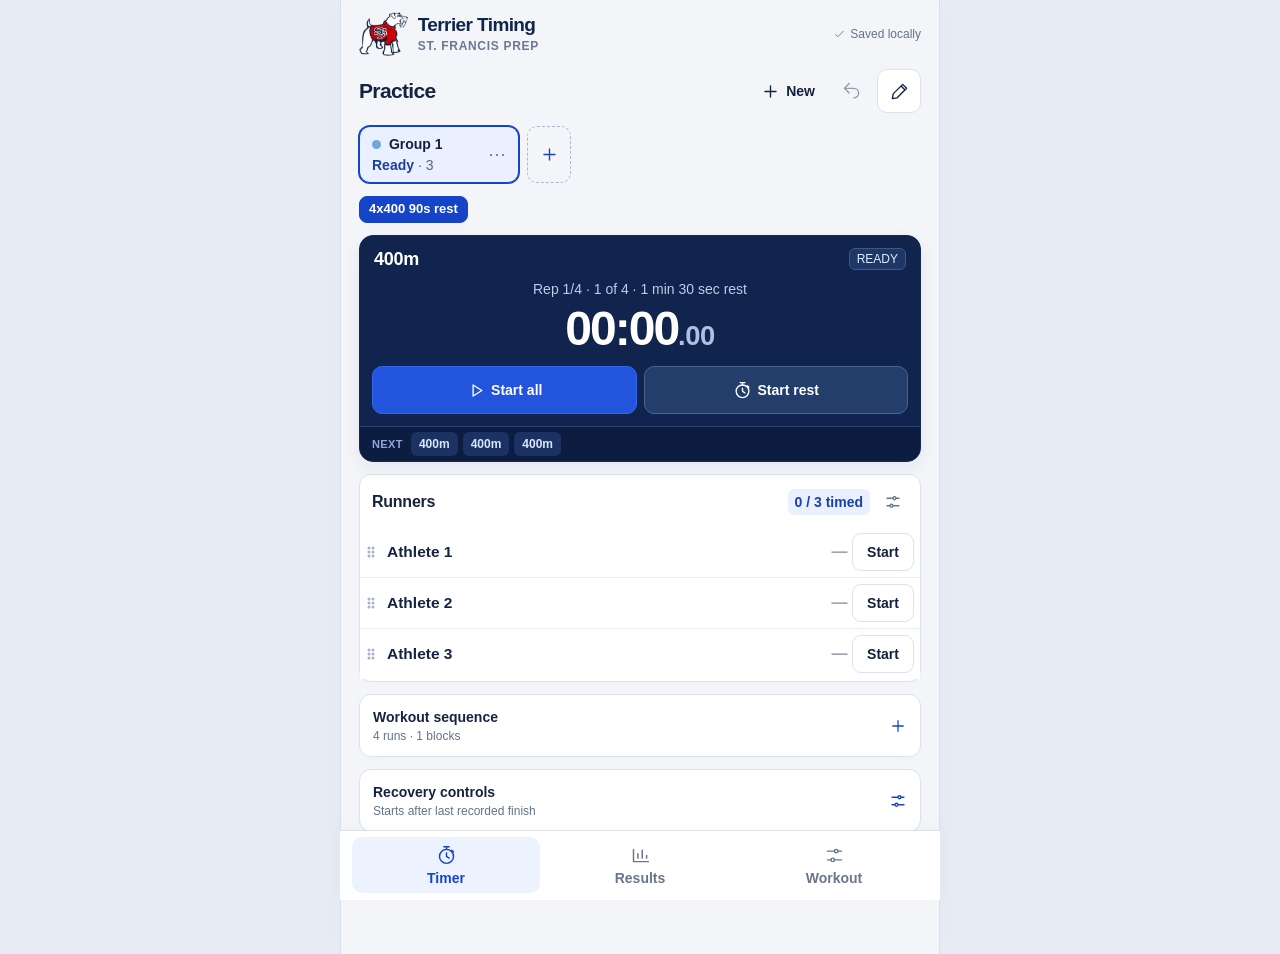
==== commit aaf9d35c: "v5 version 5" ====
--- a/standalone.html
+++ b/standalone.html
@@ -447,6 +447,39 @@
 .athlete-row .btn.finish { width: 64px; min-width: 64px; }
 .athlete-row .btn.recorded, .athlete-row .btn.split-btn { width: 36px; min-width: 36px; }
 @media (max-width: 380px) { .athlete-time { min-width: 60px; font-size: 14.5px; } .athlete-row .btn, .athlete-row .btn.finish { width: 58px; min-width: 58px; } .athlete-row .btn.recorded, .athlete-row .btn.split-btn { width: 34px; min-width: 34px; } }
+
+/* ===== v4: goals, sheet, practice loader ===== */
+.goal-tag { flex-shrink: 0; padding: 0 5px; border-radius: 4px; background: #f1f4fa; color: #6b7891; font-size: 11.5px; font-weight: 650; line-height: 1.5; font-variant-numeric: tabular-nums; }
+.goal-tag::before { content: 'goal '; font-weight: 500; }
+.athlete-time.beat { color: #0b7a3b; }
+.athlete-time.missed { color: #c91d2b; }
+.time-cell.beat { color: #0b7a3b; font-weight: 650; }
+.time-cell.missed { color: #c91d2b; font-weight: 650; }
+td.goal-cell { color: #6b7891; font-size: 13px; white-space: nowrap; font-variant-numeric: tabular-nums; }
+.send-row { display: flex; align-items: center; gap: 8px; margin: -2px 0 12px; flex-wrap: wrap; }
+.send-row .btn { min-height: 38px; padding: 6px 12px; font-size: 14px; }
+.send-status { color: var(--muted); font-size: 12px; line-height: 1.3; }
+.row2 { display: grid; grid-template-columns: 1fr 1fr; gap: 8px; }
+.pp-group { display: flex; align-items: center; gap: 8px; padding: 6px 0; border-top: 1px solid #e8ecf3; font-size: 14px; }
+.pp-group small { color: var(--muted); margin-left: auto; text-align: right; font-size: 12px; }
+.pp-dot { width: 10px; height: 10px; border-radius: 50%; }
+.pp-dot.blue { background: #6fa8dc; } .pp-dot.red { background: #ea9999; } .pp-dot.yellow { background: #ffd966; }
+.tpl-row { display: flex; align-items: center; gap: 8px; padding: 6px 0; border-top: 1px solid #e8ecf3; }
+.tpl-row span { flex: 1; min-width: 0; font-size: 14px; font-weight: 600; overflow: hidden; text-overflow: ellipsis; white-space: nowrap; }
+.tpl-row .btn { min-height: 38px; padding: 6px 12px; }
+.tab-pick { display: flex; flex-wrap: wrap; gap: 6px; }
+#modal .workout-editor { font-family: ui-monospace, Menlo, Consolas, monospace; font-size: 14px; }
+
+/* ---- v5: coach feedback ---- */
+.pp-dot.purple { background: #b4a7d6; }
+.group-tab .pp-dot { display: inline-block; width: 9px; height: 9px; margin-right: 4px; vertical-align: 0; }
+.rest-chip { flex-shrink: 0; padding: 0 6px; border-radius: 4px; background: #fff4d6; color: #8a5a00; font-size: 11.5px; font-weight: 750; line-height: 1.5; font-variant-numeric: tabular-nums; white-space: nowrap; }
+.rest-chip.rest-done { background: #dff5e8; color: #0b6b43; }
+.split-live { flex-shrink: 0; padding: 0 5px; border-radius: 4px; border: 1px dashed #8ca5e9; color: #1644c8; font-size: 11.5px; font-weight: 700; line-height: 1.4; font-variant-numeric: tabular-nums; white-space: nowrap; }
+.big-timer.rest-open { color: #ffd98a; }
+.check-line { display: flex; align-items: center; gap: 8px; margin-top: 10px; font-size: 14px; font-weight: 600; }
+.check-line input { width: 18px; height: 18px; }
+.timer-actions .btn { min-width: 0; }
 </style>
 </head>
 <body>
@@ -500,6 +533,7 @@
 const MAX_RUNS = 1000;
 const durationSource = '(\\d+(?:\\.\\d+)?)\\s*(minutes?|mins?|min|m|seconds?|secs?|sec|s)';
 const distanceSource = '\\d+(?:\\.\\d+)?\\s*(?:km|m)?';
+const isRestLine = text => new RegExp(`^${durationSource}\\s*(?:rest|break|brea|recovery)$`, 'i').test(String(text).trim()) || /^open\s*(?:rest|break|brea|recovery)$/i.test(String(text).trim());
 const lineError = (line, message) => new Error(`Line ${line}: ${message}`);
 const distanceLabel = distance => `${Number(distance.toFixed(3))}m`;
 const MAX_SPLITS = 40;
@@ -533,6 +567,14 @@
     const line = lineIndex + 1;
     let input = raw.trim().replace(/[–—−]/g, '-').replace(/×/g, 'x');
     if (!input) continue;
+    if (/^open\s*(?:rest|break|brea|recovery)$/i.test(input)) {
+      if (!steps.length) throw lineError(line, 'Add a running block before recovery.');
+      if (pendingRest != null) throw lineError(line, 'Combine consecutive recovery lines into one.');
+      steps.at(-1).restAfterSeconds = 0; steps.at(-1).restOpen = true;
+      lines.at(-1).restText = raw.trim();
+      pendingRest = line;
+      continue;
+    }
     const restOnly = input.match(new RegExp(`^${durationSource}\\s*(?:rest|break|brea|recovery)$`, 'i'));
     if (restOnly) {
       if (!steps.length) throw lineError(line, 'Add a running block before recovery.');
@@ -546,12 +588,27 @@
     let sets = 1, repetitions = 1, repRest = 0, setRest = null;
     const setMatch = input.match(/^(\d+)\s+sets?\s+(?:of\s+)?/i);
     if (setMatch) {sets = Number(setMatch[1]); input = input.slice(setMatch[0].length).trim();}
+    let inlineBreak = null, inlineOpen = false, setOpen = false, repOpen = false;
+    const openBreakMatch = input.match(/[,;]\s*open\s*(?:break|brea)$/i);
+    if (openBreakMatch) {inlineOpen = true; input = input.slice(0, openBreakMatch.index).trim();}
+    const breakMatch = input.match(new RegExp(`[,;]\\s*${durationSource}\\s*(?:break|brea)$`, 'i'));
+    if (breakMatch) {
+      inlineBreak = durationSeconds(breakMatch[1], breakMatch[2], line);
+      input = input.slice(0, breakMatch.index).trim();
+    }
+    const openBetween = input.match(/[,;]?\s*open\s+(?:rest\s+)?between\s+sets$/i);
+    if (openBetween) {
+      if (!setMatch) throw lineError(line, 'Use “2 sets of 4x400 1min rest, open rest between sets” for set recovery.');
+      setOpen = true; input = input.slice(0, openBetween.index).trim();
+    }
     const betweenMatch = input.match(new RegExp(`[,;]?\\s*${durationSource}\\s+(?:rest\\s+)?between\\s+sets$`, 'i'));
     if (betweenMatch) {
       if (!setMatch) throw lineError(line, 'Use “2 sets of 4x400 1min rest, 6min between sets” for set recovery.');
       setRest = durationSeconds(betweenMatch[1], betweenMatch[2], line);
       input = input.slice(0, betweenMatch.index).trim();
     }
+    const openRecovery = input.match(/[,;]?\s*(?:with\s+)?open\s+(?:rest|recovery)(?:\s+between\s+(?:reps|runs))?$/i);
+    if (openRecovery) {repOpen = true; input = input.slice(0, openRecovery.index).trim();}
     const recoveryMatch = input.match(new RegExp(`[,;]?\\s*(?:with\\s+)?${durationSource}\\s*(?:rest|recovery)(?:\\s+between\\s+(?:reps|runs))?$`, 'i'));
     if (recoveryMatch) {
       repRest = durationSeconds(recoveryMatch[1], recoveryMatch[2], line);
@@ -591,18 +648,22 @@
       blocks.push({title: blockTitle, startIndex, count});
       for (let i = 0; i < count; i++) {
         const distance = distances[i % distances.length];
+        const lastOfSet = i === count - 1 && set < sets - 1;
+        const open = lastOfSet ? (setOpen || (setRest == null && repOpen)) : repOpen;
         steps.push({index: steps.length, distance, splits: splitDistances(splitSpec, distance), label: `${distanceLabel(distance)}${description ? ` ${description}` : ''}`,
           blockIndex, blockTitle, repInBlock: i + 1, repsInBlock: count,
-          restAfterSeconds: i === count - 1 && set < sets - 1 ? setRest ?? repRest : repRest,
-          repeatRestSeconds: repRest});
+          restAfterSeconds: open ? 0 : lastOfSet ? setRest ?? repRest : repRest, restOpen: open,
+          repeatRestSeconds: repRest, repeatRestOpen: repOpen});
       }
     }
+    if (inlineBreak != null) {steps.at(-1).restAfterSeconds = inlineBreak; steps.at(-1).restOpen = false;}
+    if (inlineOpen) {steps.at(-1).restAfterSeconds = 0; steps.at(-1).restOpen = true;}
     lines.push({text: raw.trim(), blocks: lineBlocks, restText: ''});
     pendingRest = null;
   }
   if (!steps.length) throw new Error('Add at least one running block.');
   if (pendingRest != null) throw lineError(pendingRest, 'Add the next running block after this recovery, or remove the final recovery line.');
-  steps.at(-1).restAfterSeconds = 0;
+  steps.at(-1).restAfterSeconds = 0; steps.at(-1).restOpen = false;
   return {steps, blocks, lines, title: blocks.map(block => block.title).join(' → ')};
 }
 
@@ -622,8 +683,8 @@
 }
 
 function getStep(group, index = group.repIndex) {
-  if (group.mode === 'free') return {index, distance: group.distance, label: distanceLabel(group.distance), blockIndex: 0,
-    blockTitle: 'Free timing', repInBlock: index + 1, repsInBlock: null, restAfterSeconds: group.restSeconds, repeatRestSeconds: group.restSeconds};
+  if (group.mode === 'free') return {index, distance: group.distance, label: group.noDistance ? `Rep ${index + 1}` : distanceLabel(group.distance), blockIndex: 0,
+    blockTitle: 'Free timing', repInBlock: index + 1, repsInBlock: null, restAfterSeconds: group.restOpen ? 0 : group.restSeconds, restOpen: !!group.restOpen, repeatRestSeconds: group.restSeconds};
   return getPlan(group)[index] || null;
 }
 
@@ -640,7 +701,7 @@
 }
 
 function makeGroup(id, values = {}) {
-  const names = values.athleteNames || [ 'Johnny Forte', 'Lorenzo Pantaleo', 'Arthur Sweeny', 'Aiden Victorio', 'Nick Lawrence', 'Santino Jimenez'];
+  const names = values.athleteNames || ['Athlete 1', 'Athlete 2', 'Athlete 3'];
   if (!Array.isArray(names) || !names.length || names.some(n => !String(n).trim())) throw new Error('Add at least one athlete with a name.');
   const mode = values.mode === 'free' ? 'free' : 'planned';
   if (values.workoutText != null && typeof values.workoutText !== 'string') throw new Error('Enter the workout as text.');
@@ -648,25 +709,86 @@
   if (workoutText.length > 8000) throw new Error('Keep the workout under 8,000 characters.');
   const plan = workoutText && mode === 'planned' ? parseWorkout(workoutText).steps : null;
   return {
-    id, name: String(values.name || 'New group').trim(), color: values.color === 'orange' ? 'orange' : 'green',
-    mode, workoutText, plan,
+    id, name: String(values.name || 'New group').trim(), color: values.color === 'orange' ? 'orange' : values.color === 'purple' ? 'purple' : 'green',
+    sheetColor: ['blue', 'red', 'yellow', 'purple'].includes(values.sheetColor) ? values.sheetColor : values.color === 'orange' ? 'red' : values.color === 'purple' ? 'purple' : 'blue',
+    mode, workoutText, plan, restOpen: values.restOpen === true || values.restOpen === 'on', noDistance: !!values.noDistance,
     sets: Math.floor(number(values.sets, 2, 1, 20)),
     repsPerSet: Math.floor(number(values.repsPerSet, 4, 1, 50)),
     distance: number(values.distance, 400, 1, 100000),
     restSeconds: number(values.restSeconds, 60), setRestSeconds: number(values.setRestSeconds, 360),
     recoveryMode: values.recoveryMode === 'manual' ? 'manual' : 'auto',
-    athletes: names.map((name, i) => ({id: `${id}-athlete-${i + 1}`, name: String(name).trim(), pack: null, mods: {}})),
+    athletes: names.map((name, i) => ({id: `${id}-athlete-${i + 1}`, name: String(name).trim(), pack: null, mods: {}, goals: {}})),
     packs: [],
     repIndex: 0, extraReps: 0, records: [freshRep(0)], recovery: null, completed: false,
   };
 }
 
+const SIMPLE_WORKOUT = '4x400 90s rest';
+const DEFAULT_PREFS = () => ({finishedToBottom: true, showGoals: true});
+/** The default: one simple group with generic names, so a new coach sees a clean example. */
 function createSession(now = Date.now()) {
+  return {id: `session-${now}`, name: 'Practice', createdAt: now,
+    groups: [makeGroup('group-a', {name: 'Group 1', workoutText: SIMPLE_WORKOUT, athleteNames: ['Athlete 1', 'Athlete 2', 'Athlete 3']})],
+    activeGroupId: 'group-a', prefs: DEFAULT_PREFS()};
+}
+/** The original two-group sample (mixed workout, full roster). Kept for tests and demos. */
+function createSampleSession(now = Date.now()) {
+  const roster = ['Johnny Forte', 'Lorenzo Pantaleo', 'Arthur Sweeny', 'Aiden Victorio', 'Nick Lawrence', 'Santino Jimenez'];
   return {id: `session-${now}`, name: 'Afternoon practice', createdAt: now,
-    groups: [makeGroup('group-a', {name: 'Distance', workoutText: SAMPLE_WORKOUT}), makeGroup('group-b', {
+    groups: [makeGroup('group-a', {name: 'Distance', workoutText: SAMPLE_WORKOUT, athleteNames: roster}), makeGroup('group-b', {
       name: 'Mid Distance', color: 'orange', sets: 2, repsPerSet: 4, distance: 400,
       restSeconds: 60, setRestSeconds: 360, athleteNames: ['Nick Lawrence', 'Daniel Sanchez', 'Eddie Panniccia', 'Myles Taylor', 'Ethan Wu'],
-    })], activeGroupId: 'group-a', prefs: {finishedToBottom: true}};
+    })], activeGroupId: 'group-a', prefs: DEFAULT_PREFS()};
+}
+/** Blank quick start: free timing, three generic runners, open rest that counts up. */
+function createQuickSession(now = Date.now()) {
+  return {id: `session-${now}`, name: 'Quick start', createdAt: now,
+    groups: [makeGroup('group-a', {name: 'Group 1', mode: 'free', restOpen: true, restSeconds: 0, noDistance: true, athleteNames: ['Athlete 1', 'Athlete 2', 'Athlete 3']})],
+    activeGroupId: 'group-a', prefs: DEFAULT_PREFS()};
+}
+
+const plannedDistances = group => { const seen = []; for (const step of getPlan(group)) if (!seen.includes(step.distance)) seen.push(step.distance); return seen; };
+/** A runner's goal (seconds) for a run, looked up by the run's planned distance. */
+function goalFor(group, athlete, index = group.repIndex) {
+  const goal = athlete.goals?.[getStep(group, index)?.distance];
+  return typeof goal === 'number' ? goal : null;
+}
+const clockText = seconds => { const t = Math.round(seconds * 10) / 10, m = Math.floor(t / 60), sec = t - m * 60; return `${m}:${Number.isInteger(sec) ? String(sec).padStart(2, '0') : sec.toFixed(1).padStart(4, '0')}`; };
+/** 'clock' gives 1:15; 'sheet' gives 75 under 100 seconds and 6:40 above, the way coaches write them. */
+function goalText(seconds, style = 'clock') {
+  if (seconds == null) return '';
+  const t = Math.round(seconds * 10) / 10;
+  return style === 'sheet' && t < 100 ? String(t) : clockText(t);
+}
+function goalString(group, athlete) {
+  const list = plannedDistances(group).map(d => athlete.goals?.[d]);
+  let last = list.length - 1; while (last >= 0 && typeof list[last] !== 'number') last--;
+  return list.slice(0, last + 1).map(g => typeof g === 'number' ? goalText(g, 'sheet') : '-').join(', ');
+}
+
+/** Display order of a group's list: loose runners in order, with each pack sitting below the runner it is anchored to (pack.after; null = top). */
+function layoutItems(group) {
+  const packs = group.packs || [];
+  const loose = group.athletes.filter(a => !packs.some(p => p.id === a.pack));
+  const ids = new Set(loose.map(a => a.id));
+  const rank = packs.map((p, i) => ({p, k: p.sub ?? i, i}));
+  const anchorOf = p => (p.after != null && ids.has(p.after)) ? p.after : null;
+  const at = id => rank.filter(x => anchorOf(x.p) === id).sort((a, b) => a.k - b.k || a.i - b.i).map(x => ({pack: x.p}));
+  const items = [...at(null)];
+  for (const a of loose) items.push({athlete: a}, ...at(a.id));
+  return items;
+}
+/** After runners move, keep every pack where it visually was: re-anchor each to the nearest earlier runner who is still loose. */
+function reanchorPacks(group, oldItems, exclude = null) {
+  const ids = new Set(group.athletes.filter(a => !group.packs.some(p => p.id === a.pack) && a.id !== exclude).map(a => a.id));
+  oldItems.forEach((it, i) => {
+    if (!it.pack) return;
+    const p = group.packs.find(x => x.id === it.pack.id);
+    if (!p) return;
+    let anchor = null;
+    for (let j = i - 1; j >= 0; j--) if (oldItems[j].athlete && ids.has(oldItems[j].athlete.id)) {anchor = oldItems[j].athlete.id; break;}
+    p.after = anchor;
+  });
 }
 
 function getGroup(state, id = state.activeGroupId) {
@@ -678,8 +800,12 @@
 const currentRep = group => group.records.find(rep => rep.index === group.repIndex);
 
 function recoveryRemaining(group, now = Date.now()) {
-  return group.recovery ? Math.max(0, group.recovery.durationMs - (now - group.recovery.startedAt)) : 0;
-}
+  if (!group.recovery) return 0;
+  if (group.recovery.open) return Infinity; // open rest never runs out; it counts up
+  return Math.max(0, group.recovery.durationMs - (now - group.recovery.startedAt));
+}
+/** Seconds into an open rest (counts upward), in ms. */
+const recoveryElapsed = (group, now = Date.now()) => group.recovery ? Math.max(0, now - group.recovery.startedAt) : 0;
 
 function phase(group, now = Date.now()) {
   if (group.completed) return 'complete';
@@ -703,6 +829,10 @@
 
 function restDuration(group) {
   return (getStep(group)?.restAfterSeconds ?? group.restSeconds) * 1000;
+}
+const restIsOpen = group => !!getStep(group)?.restOpen;
+function newRecovery(group, startedAt, manual) {
+  return restIsOpen(group) ? {startedAt, durationMs: 0, manual, open: true} : {startedAt, durationMs: restDuration(group), manual};
 }
 
 function settle(group, now, manualEntry = false) {
@@ -716,7 +846,7 @@
   } else if (group.recoveryMode === 'auto' && !group.recovery) {
     const finishTimes = Object.values(rep.finishes).map(f => f.at);
     const startedAt = manualEntry || !finishTimes.length ? now : Math.max(...finishTimes);
-    group.recovery = {startedAt, durationMs: restDuration(group), manual: false};
+    group.recovery = newRecovery(group, startedAt, false);
   }
 }
 
@@ -737,7 +867,7 @@
     next.completed = true; return next;
   }
   if (action.type === 'SET_PREF') {
-    if (!['finishedToBottom'].includes(action.key)) throw new Error('Unknown setting.');
+    if (!['finishedToBottom', 'showGoals'].includes(action.key)) throw new Error('Unknown setting.');
     next.prefs = {...(next.prefs || {}), [action.key]: !!action.value}; return next;
   }
   const group = getGroup(next, action.groupId);
@@ -753,7 +883,9 @@
   if (action.type === 'DELETE_ATHLETE') {
     if (!group.athletes.some(a => a.id === action.athleteId)) throw new Error('Athlete not found.');
     if (group.athletes.length <= 1) throw new Error('A group needs at least one runner.');
+    const oldItems = layoutItems(group);
     group.athletes = group.athletes.filter(a => a.id !== action.athleteId);
+    reanchorPacks(group, oldItems, action.athleteId);
     for (const r of group.records) {
       delete r.starts[action.athleteId]; delete r.finishes[action.athleteId]; delete r.splits?.[action.athleteId];
       r.skipped = r.skipped.filter(id => id !== action.athleteId); r.modSkipped = (r.modSkipped || []).filter(id => id !== action.athleteId);
@@ -767,13 +899,14 @@
     if (group.athletes.length >= 50) throw new Error('Use up to 50 runners per group.');
     const used = group.athletes.map(a => Number(a.id.split('-athlete-')[1]) || 0);
     const id = `${group.id}-athlete-${Math.max(0, ...used) + 1}`;
-    group.athletes.push({id, name, pack: null, mods: {}});
+    group.athletes.push({id, name, pack: null, mods: {}, goals: {}});
     for (const r of group.records) if (r.index < group.repIndex || r.closed) {r.skipped.push(id); r.modSkipped.push(id);}
     return next;
   }
   if (action.type === 'MOVE_ATHLETE') {
     const index = group.athletes.findIndex(a => a.id === action.athleteId);
     if (index < 0) throw new Error('Athlete not found.');
+    const oldItems = layoutItems(group);
     const [athlete] = group.athletes.splice(index, 1);
     if (action.packId !== undefined) {
       if (action.packId !== null && !group.packs.some(p => p.id === action.packId)) throw new Error('Pack not found.');
@@ -783,10 +916,57 @@
     if (action.beforeId) at = group.athletes.findIndex(a => a.id === action.beforeId);
     else if (action.afterId) at = group.athletes.findIndex(a => a.id === action.afterId) + 1;
     group.athletes.splice(at < 0 ? group.athletes.length : at, 0, athlete);
+    reanchorPacks(group, oldItems, athlete.id);
+    if (action.abovePackId && !athlete.pack) {
+      const p = group.packs.find(x => x.id === action.abovePackId);
+      if (p) p.after = athlete.id;
+    }
     return next;
   }
+  if (action.type === 'MOVE_PACK') {
+    const pack = group.packs.find(p => p.id === action.packId);
+    if (!pack) throw new Error('Pack not found.');
+    const loose = group.athletes.filter(a => !group.packs.some(p => p.id === a.pack));
+    const keyOf = p => p.sub ?? group.packs.indexOf(p);
+    if (action.to === 'top' || action.to === 'bottom') {
+      const keys = group.packs.map(keyOf);
+      if (action.to === 'top') {pack.after = null; pack.sub = Math.min(...keys) - 1;}
+      else {pack.after = loose.length ? loose.at(-1).id : null; pack.sub = Math.max(...keys) + 1;}
+      return next;
+    }
+    const items = layoutItems(group), idx = items.findIndex(x => x.pack?.id === pack.id), dir = action.dir < 0 ? -1 : 1;
+    const neighbor = items[idx + dir];
+    if (!neighbor) return next;
+    if (neighbor.pack) {
+      const mine = keyOf(pack), theirs = keyOf(neighbor.pack);
+      if (mine === theirs) pack.sub = theirs + dir * 0.5;
+      else {pack.sub = theirs; neighbor.pack.sub = mine;}
+    } else {
+      const li = loose.findIndex(a => a.id === neighbor.athlete.id);
+      pack.after = dir < 0 ? (li > 0 ? loose[li - 1].id : null) : neighbor.athlete.id;
+      const others = group.packs.filter(p => p !== pack && (p.after ?? null) === pack.after).map(keyOf);
+      if (others.length) pack.sub = dir < 0 ? Math.max(...others) + 1 : Math.min(...others) - 1;
+    }
+    return next;
+  }
+  if (action.type === 'SET_GOALS') {
+    const athlete = group.athletes.find(a => a.id === action.athleteId);
+    if (!athlete) throw new Error('Athlete not found.');
+    athlete.goals ??= {};
+    for (const [key, value] of Object.entries(action.goals || {})) {
+      const distance = Number(key);
+      if (!(distance > 0)) throw new Error('That distance is not valid.');
+      if (value == null || value === '') delete athlete.goals[distance];
+      else { const seconds = typeof value === 'number' ? value : timeSeconds(value); athlete.goals[distance] = number(seconds, NaN, 1, 86400); }
+    }
+    return next;
+  }
   if (action.type === 'SET_PACKS') {
-    const packs = (action.packs || []).map((p, i) => ({id: String(p.id), name: String(p.name || '').trim() || `Pack ${i + 1}`}));
+    const oldItems = layoutItems(group);
+    const packs = (action.packs || []).map((p, i) => {
+      const old = group.packs.find(x => x.id === String(p.id));
+      return {id: String(p.id), name: String(p.name || '').trim() || `Pack ${i + 1}`, ...(old?.after != null ? {after: old.after} : {}), ...(old?.sub != null ? {sub: old.sub} : {})};
+    });
     if (packs.length > MAX_PACKS) throw new Error(`Use up to ${MAX_PACKS} packs.`);
     if (new Set(packs.map(p => p.id)).size !== packs.length) throw new Error('Pack ids must be unique.');
     group.packs = packs;
@@ -794,6 +974,7 @@
       const wanted = action.assignments && has(action.assignments, athlete.id) ? action.assignments[athlete.id] : athlete.pack;
       athlete.pack = packs.some(p => p.id === wanted) ? wanted : null;
     }
+    reanchorPacks(group, oldItems);
     return next;
   }
   if (action.type === 'SET_MODS') {
@@ -827,6 +1008,7 @@
       const old = group.athletes.find(o => o.name === athlete.name);
       if (!old) continue;
       if (old.pack && updated.packs.some(p => p.id === old.pack)) athlete.pack = old.pack;
+      athlete.goals = clone(old.goals || {});
       if (sameWorkout) athlete.mods = clone(old.mods || {});
     }
     syncPlannedSkips(updated, updated.records[0]);
@@ -843,13 +1025,14 @@
       group.extraReps = (group.extraReps || 0) + 1;
       if (Array.isArray(group.plan) && group.plan.length) {
         const last = group.plan.at(-1);
-        last.restAfterSeconds = last.repeatRestSeconds ?? group.restSeconds;
+        last.restAfterSeconds = last.repeatRestSeconds ?? group.restSeconds; last.restOpen = !!last.repeatRestOpen;
+        if (last.restOpen) last.restAfterSeconds = 0;
         for (const step of group.plan) if (step.blockIndex === last.blockIndex) {
           step.repsInBlock += 1;
           if (!step.blockTitle.endsWith(' + extra reps')) step.blockTitle += ' + extra reps';
         }
         group.plan.push({...last, index: last.index + 1, repInBlock: last.repInBlock + 1,
-          label: `${last.label.replace(/ · extra$/, '')} · extra`, restAfterSeconds: 0});
+          label: `${last.label.replace(/ · extra$/, '')} · extra`, restAfterSeconds: 0, restOpen: false});
       }
     }
     if (group.completed || rep.closed) {
@@ -984,13 +1167,14 @@
     case 'RESET_REST':
       if (!group.recovery) throw new Error('No rest is running.');
       if (action.stop) group.recovery = null;
-      else group.recovery = {startedAt: now, durationMs: restDuration(group), manual: group.recovery.manual};
+      else group.recovery = newRecovery(group, now, group.recovery.manual);
       break;
     case 'START_RECOVERY':
-      if (!group.recovery) group.recovery = {startedAt: now, durationMs: restDuration(group), manual: true};
+      if (!group.recovery) group.recovery = newRecovery(group, now, true);
       break;
     case 'ADD_REST':
       if (!group.recovery) throw new Error('Start recovery first.');
+      if (group.recovery.open) break;
       group.recovery.durationMs += number(action.seconds, 30, 0, 86400) * 1000;
       break;
     case 'NEXT_REP':
@@ -1081,9 +1265,181 @@
   return rows.map(row => row.map(csvCell).join(',')).join('\r\n');
 }
 
-return {athletePlan,SAMPLE_WORKOUT,splitLabel,splitCapacity,parseWorkout,getPlan,getStep,workoutLines,workoutSummary,createSession,getGroup,currentRep,recoveryRemaining,phase,elapsed,act,formatTime,exportDetailCsv,shortTime,exportCsv};
+
+// ---------- Practice text: groups, goals and per-runner changes ----------
+const COLOR_WORDS = {blue: 'blue', red: 'red', yellow: 'yellow', purple: 'purple', violet: 'purple', sprint: 'purple', sprints: 'purple', sprinters: 'purple', green: 'blue', orange: 'red', gold: 'yellow'};
+const PRACTICE_EXAMPLE = `Distance | blue
+4x400 45s rest, 6min break
+2000, 6min break
+2x300 2.5min rest
+Pack Front: Johnny, Arthur
+Pack Back: Nick
+Johnny | 75, 6:40, 47
+Arthur | 77, 7:00, 50 | 2000 to 1600
+Nick | 77, 7:05, 52 | skip 300
+
+Freshmen | yellow
+4x400 60s rest
+Landon | 85 | skip rep 3`;
+function timeSeconds(text) {
+  const t = String(text).trim();
+  if (!/^(?:\d+:)?\d+(?:\.\d{1,3})?$/.test(t)) return NaN;
+  const parts = t.split(':').map(Number);
+  return parts.length === 2 ? parts[0] * 60 + parts[1] : parts[0];
+}
+
+/** Turn pasted text into groups. A name line starts a group, workout lines use the normal grammar, and “Name | goals | changes” lines are runners. */
+function parsePractice(text) {
+  if (typeof text !== 'string' || !text.trim()) throw new Error('Paste a practice first.');
+  if (text.length > 20000) throw new Error('That practice is too long.');
+  const groups = [];
+  let cur = null;
+  const begin = (name, color) => { cur = {name, sheetColor: color || null, lines: [], runners: [], packs: []}; groups.push(cur); };
+  for (const [i, raw] of text.split(/\r?\n/).entries()) {
+    const lineNo = i + 1, line = raw.trim().replace(/×/g, 'x');
+    if (!line) continue;
+    const bars = line.split('|').map(part => part.trim());
+    const colorWord = bars.length === 2 ? COLOR_WORDS[bars[1].toLowerCase()] : null;
+    if (bars.length > 1 && !colorWord) {
+      if (!cur) begin('Practice');
+      if (!bars[0]) throw lineError(lineNo, 'Put the runner’s name first, like “Johnny | 75, 6:40, 47”.');
+      cur.runners.push({lineNo, name: bars[0], segments: bars.slice(1)});
+      continue;
+    }
+    const packMatch = line.match(/^packs?\s+([^:|]+?)\s*:\s*(.+)$/i);
+    if (packMatch) {
+      if (!cur) begin('Practice');
+      const members = packMatch[2].split(',').map(x => x.trim()).filter(Boolean);
+      if (!members.length) throw lineError(lineNo, 'List the runners after the colon, like “Pack Front: Johnny, Lorenzo”.');
+      cur.packs.push({lineNo, name: packMatch[1].trim(), members});
+      continue;
+    }
+    if (isRestLine(line)) {
+      if (!cur || !cur.lines.length) throw lineError(lineNo, 'Add a running line before this recovery.');
+      if (cur.runners.length) throw lineError(lineNo, 'Put the workout lines before the runner list.');
+      cur.lines.push(line);
+      continue;
+    }
+    let isWorkout = false;
+    try { parseWorkout(line); isWorkout = true; } catch { /* not a workout line, so it names a group */ }
+    if (isWorkout) {
+      if (!cur) begin('Practice');
+      if (cur.runners.length) throw lineError(lineNo, 'Put the workout lines before the runner list, or start a new group with a name line.');
+      cur.lines.push(line);
+      continue;
+    }
+    begin(bars[0] || line, colorWord);
+  }
+  const out = [];
+  for (const g of groups) {
+    if (!g.lines.length && !g.runners.length) continue;
+    if (!g.lines.length) throw new Error(`“${g.name}” needs at least one workout line.`);
+    if (!g.runners.length) throw new Error(`“${g.name}” needs at least one runner, like “Johnny | 75, 6:40, 47”.`);
+    try { parseWorkout(g.lines.join('\n')); } catch (err) { throw new Error(`${g.name}: ${err.message.replace(/^Line (\d+)/, (_, n) => `workout line ${n}`)}`); }
+    out.push({name: g.name, sheetColor: g.sheetColor, workoutText: g.lines.join('\n'), runners: g.runners.map(parseRunner), packs: g.packs});
+  }
+  if (!out.length) throw new Error('Add a group with a workout and runners.');
+  return {groups: out};
+}
+
+function parseRunner(r) {
+  const goals = [], changes = [];
+  for (const segment of r.segments) {
+    if (!segment) continue;
+    if (/\bto\b|\bskip\b/i.test(segment)) {
+      for (const item of segment.split(/[;,]/).map(x => x.trim()).filter(Boolean)) {
+        let m;
+        if ((m = item.match(/^(\d+(?:\.\d+)?)\s*m?\s*to\s*(\d+(?:\.\d+)?)\s*m?$/i))) changes.push({kind: 'distance', from: Number(m[1]), to: Number(m[2])});
+        else if ((m = item.match(/^skip\s+(?:rep|run|#)\s*(\d+)$/i))) changes.push({kind: 'skip-run', run: Number(m[1])});
+        else if ((m = item.match(/^skip\s+(\d+(?:\.\d+)?)\s*m?$/i))) changes.push({kind: 'skip-distance', distance: Number(m[1])});
+        else throw lineError(r.lineNo, `Didn’t understand “${item}”. Try “2000 to 1600”, “skip 300”, or “skip rep 3”.`);
+      }
+    } else {
+      for (const item of segment.split(',').map(x => x.trim()).filter(Boolean)) {
+        const m = item.match(/^(\d+(?:\.\d+)?)\s*=\s*(.+)$/);
+        const seconds = timeSeconds(m ? m[2] : item);
+        if (!(seconds > 0)) throw lineError(r.lineNo, `“${item}” isn’t a goal time. Use seconds (75) or minutes:seconds (6:40).`);
+        goals.push({distance: m ? Number(m[1]) : null, seconds});
+      }
+    }
+  }
+  return {lineNo: r.lineNo, name: r.name, goals, changes};
+}
+
+/** Positional goals map onto the workout's distinct distances, in order of first appearance. */
+function applyRunner(group, spec) {
+  const athlete = group.athletes.find(a => a.name === spec.name), plan = getPlan(group), distinct = plannedDistances(group);
+  const positional = spec.goals.filter(g => g.distance == null);
+  if (positional.length > distinct.length) throw lineError(spec.lineNo, `${spec.name} has ${positional.length} goal paces but this workout has ${distinct.length} different distance${distinct.length === 1 ? '' : 's'} (${distinct.join(', ')}).`);
+  positional.forEach((g, i) => { athlete.goals[distinct[i]] = g.seconds; });
+  for (const g of spec.goals) if (g.distance != null) athlete.goals[g.distance] = g.seconds;
+  for (const c of spec.changes) {
+    if (c.kind === 'skip-run') {
+      if (c.run < 1 || c.run > plan.length) throw lineError(spec.lineNo, `${spec.name}: this workout only has ${plan.length} runs.`);
+      athlete.mods[c.run - 1] = {skip: true};
+      continue;
+    }
+    const wanted = c.kind === 'distance' ? c.from : c.distance, hits = plan.filter(step => step.distance === wanted);
+    if (!hits.length) throw lineError(spec.lineNo, `${spec.name}: there is no ${wanted}m run in this workout (${distinct.join(', ')}).`);
+    for (const step of hits) athlete.mods[step.index] = c.kind === 'distance' ? {distance: c.to} : {skip: true};
+  }
+}
+
+/** A brand-new session built from parsed practice text. */
+function createSessionFromPractice(practice, {name = 'Practice', now = Date.now(), prefs} = {}) {
+  const palette = ['blue', 'red', 'yellow'];
+  const groups = practice.groups.map((spec, i) => {
+    const sheetColor = spec.sheetColor || palette[i % 3];
+    const group = makeGroup(`group-${i + 1}`, {name: spec.name, workoutText: spec.workoutText, athleteNames: spec.runners.map(r => r.name), sheetColor, color: sheetColor === 'blue' ? 'green' : sheetColor === 'purple' ? 'purple' : 'orange'});
+    if (new Set(group.athletes.map(a => a.name)).size !== group.athletes.length) throw new Error(`${spec.name}: each runner’s name should appear once.`);
+    for (const runner of spec.runners) applyRunner(group, runner);
+    const seen = new Map();
+    group.packs = (spec.packs || []).map((pk, pi) => {
+      const id = `pack-${pi + 1}`;
+      for (const member of pk.members) {
+        const athlete = group.athletes.find(a => a.name.toLowerCase() === member.toLowerCase());
+        if (!athlete) throw lineError(pk.lineNo, `“${member}” in pack ${pk.name} isn’t a runner in ${spec.name}.`);
+        if (seen.has(athlete.id)) throw lineError(pk.lineNo, `${athlete.name} is in more than one pack (${seen.get(athlete.id)} and ${pk.name}).`);
+        seen.set(athlete.id, pk.name);
+        athlete.pack = id;
+      }
+      return {id, name: pk.name};
+    });
+    group.records[0] = freshRepFor(group, 0);
+    return group;
+  });
+  return {id: `session-${now}`, name: String(name || 'Practice').trim() || 'Practice', createdAt: now, groups, activeGroupId: groups[0].id, prefs: {finishedToBottom: true, showGoals: true, ...(prefs || {})}};
+}
+
+// ---------- Everything the Google Sheet needs for one group ----------
+function buildSheetPayload(state, groupId) {
+  const group = getGroup(state, groupId), created = new Date(state.createdAt), pad = n => String(n).padStart(2, '0');
+  const md = `${pad(created.getMonth() + 1)}-${pad(created.getDate())}`;
+  const n = group.mode === 'free' ? Math.max(1, group.repIndex + 1) : totalReps(group);
+  const recorded = new Set(group.records.filter(touched).map(r => r.index));
+  const workout = group.workoutText ? group.workoutText.split(/\r?\n/).map(l => l.trim()).filter(Boolean) : [workoutSummary(group)];
+  return {
+    action: 'results', md, date: `${created.getFullYear()}-${md}`, session: state.name,
+    group: {key: group.name, name: group.name, color: group.sheetColor || 'blue', workout, complete: !!group.completed,
+      cols: Array.from({length: n}, (_, i) => ({label: group.noDistance && group.mode === 'free' ? `Rep ${i + 1}` : String(getStep(group, i)?.distance ?? group.distance)})),
+      athletes: group.athletes.map(a => ({
+        name: a.name, goal: goalString(group, a), pack: (group.packs || []).find(p => p.id === a.pack)?.name ?? '',
+        cells: Array.from({length: n}, (_, i) => {
+          const rec = group.records.find(r => r.index === i), f = rec?.finishes[a.id], mine = athletePlan(group, a, i), notes = [];
+          if (mine.modified && !mine.skip) notes.push(`${Number(mine.distance.toFixed(3))}m`);
+          const splits = (rec?.splits?.[a.id] || []).map(sp => shortTime(sp.ms));
+          if (splits.length) notes.push(`splits ${splits.join(' / ')}`);
+          if (f?.manual) notes.push('manual entry');
+          const skipped = rec?.skipped.includes(a.id);
+          return {s: f ? Math.round(f.ms / 10) / 100 : null, st: f ? 'ok' : skipped ? ((rec.modSkipped || []).includes(a.id) ? 'skip' : 'dns') : recorded.has(i) ? 'missing' : '', note: notes.join(' · ')};
+        }),
+      }))},
+  };
+}
+
+return {athletePlan,SAMPLE_WORKOUT,isRestLine,splitLabel,splitCapacity,parseWorkout,getPlan,getStep,workoutLines,workoutSummary,SIMPLE_WORKOUT,createSession,createSampleSession,createQuickSession,plannedDistances,goalFor,goalText,goalString,layoutItems,getGroup,currentRep,recoveryRemaining,recoveryElapsed,phase,elapsed,act,formatTime,exportDetailCsv,shortTime,exportCsv,PRACTICE_EXAMPLE,parsePractice,createSessionFromPractice,buildSheetPayload};
 })();
-const {athletePlan,SAMPLE_WORKOUT,splitLabel,splitCapacity,parseWorkout,getPlan,getStep,workoutLines,workoutSummary,createSession,getGroup,currentRep,recoveryRemaining,phase,elapsed,act,formatTime,exportDetailCsv,shortTime,exportCsv}=Engine;
+const {athletePlan,SAMPLE_WORKOUT,isRestLine,splitLabel,splitCapacity,parseWorkout,getPlan,getStep,workoutLines,workoutSummary,SIMPLE_WORKOUT,createSession,createSampleSession,createQuickSession,plannedDistances,goalFor,goalText,goalString,layoutItems,getGroup,currentRep,recoveryRemaining,recoveryElapsed,phase,elapsed,act,formatTime,exportDetailCsv,shortTime,exportCsv,PRACTICE_EXAMPLE,parsePractice,createSessionFromPractice,buildSheetPayload}=Engine;
 
 const KEY='terrier-timing-v2', ARCHIVE='terrier-timing-archives-v2';
 const $=s=>document.querySelector(s), e=v=>String(v??'').replace(/[&<>"']/g,c=>({'&':'&amp;','<':'&lt;','>':'&gt;','"':'&quot;',"'":'&#39;'}[c]));
@@ -1099,7 +1455,7 @@
 const archiveRead=()=>{try{return JSON.parse(localStorage.getItem(ARCHIVE)||localStorage.getItem('stride-trackside-archives-v1'))||[];}catch{return [];}};
 function persist(){try{localStorage.setItem(KEY,JSON.stringify(session));storageOk=true;}catch{storageOk=false;toast('Browser storage is unavailable. Export results to keep them.');}}
 function toast(message){$('#toast').textContent=message;$('#toast').classList.add('visible');clearTimeout(toastTimer);toastTimer=setTimeout(()=>$('#toast').classList.remove('visible'),4200);}
-function dispatch(action,notice){try{const next=act(session,{groupId:session.activeGroupId,...action});if(action.type!=='SELECT_GROUP'&&action.type!=='SET_PREF'){history.push(clone(session));if(history.length>40)history.shift();}session=next;persist();render();if(notice)toast(notice);return true;}catch(err){toast(err.message);return false;}}
+function dispatch(action,notice){try{const next=act(session,{groupId:session.activeGroupId,...action});if(action.type!=='SELECT_GROUP'&&action.type!=='SET_PREF'){history.push(clone(session));if(history.length>40)history.shift();}session=next;persist();render();autoSend(action);if(notice)toast(notice);return true;}catch(err){toast(err.message);return false;}}
 function undo(){if(!history.length)return;session=history.pop();persist();render();toast('Last action undone.');}
 function current(){return getGroup(session);}
 const initials=name=>name.trim().split(/\s+/).map(n=>n[0]).slice(0,2).join('');
@@ -1111,7 +1467,7 @@
 
 const clockMs=(ms,up)=>{const s=Math.max(0,up?Math.floor(ms/1000):Math.ceil(ms/1000));return `${Math.floor(s/60)}:${String(s%60).padStart(2,'0')}`;};
 const isLive=(r,id)=>r.starts[id]!=null&&!r.finishes[id]&&!r.skipped.includes(id);
-function tabStatus(g,now=Date.now()){const p=phase(g,now);if(p==='complete')return 'Complete';if(g.recovery){const rem=recoveryRemaining(g,now);return rem>0?`Rest ${clockMs(rem,false)}`:'Rest over';}if(p==='running'){const r=currentRep(g),starts=Object.values(r.starts);if(starts.length&&g.athletes.some(a=>isLive(r,a.id)))return `Running ${clockMs(now-Math.min(...starts),true)}`;}return badgeText(g);}
+function tabStatus(g,now=Date.now()){const p=phase(g,now);if(p==='complete')return 'Complete';if(g.recovery){if(g.recovery.open)return `Rest ${clockMs(recoveryElapsed(g,now),true)}`;const rem=recoveryRemaining(g,now);return rem>0?`Rest ${clockMs(rem,false)}`:'Rest over';}if(p==='running'){const r=currentRep(g),starts=Object.values(r.starts);if(starts.length&&g.athletes.some(a=>isLive(r,a.id)))return `Running ${clockMs(now-Math.min(...starts),true)}`;}return badgeText(g);}
 const tabAttention=(g,now=Date.now())=>!!g.recovery&&!g.completed&&recoveryRemaining(g,now)<=0;
 function cellMeta(g,r,a){const plan=athletePlan(g,a,r.index),list=(r.splits||{})[a.id]||[],bits=[];if(g.mode==='planned'&&plan.modified&&!plan.skip)bits.push(`<span class="cell-dist">${fmtDist(plan.distance)}</span>`);if(list.length)bits.push(`<span class="cell-splits">${list.map(sp=>shortTime(sp.ms)).join(' · ')}</span>`);return bits.join('');}
 
@@ -1121,27 +1477,27 @@
 const fmtDist=d=>`${+Number(d).toFixed(3)}m`;
 const parseDist=v=>{const t=String(v??'').trim().replace(/m$/i,'');if(!t)return null;const n=Number(t);if(!(n>0)||n>100000)throw new Error('Distances are in meters, like 1200.');return n;};
 function workoutStrip(g){if(g.mode==='free')return '';const lines=workoutLines(g),step=getStep(g),cur=step?.blockIndex??-1;if(!lines)return `<section class="workout-strip" aria-label="Workout"><span class="wl current">${e(workoutSummary(g))}</span></section>`;return `<section class="workout-strip" aria-label="Workout">${lines.map(l=>{const state=g.completed||cur>l.blocks.at(-1)?'done':cur>=l.blocks[0]?'current':'';return `<span class="wl ${state}">${e(l.text)}${l.restText?`<i>${e(l.restText)}</i>`:''}</span>`;}).join('')}</section>`;}
-const timerContext=(g,s)=>{if(g.mode==='free')return `Rep ${g.repIndex+1}`;if(!s)return 'Complete';const rest=s.restAfterSeconds&&g.repIndex<total(g)-1?` · ${restText(s.restAfterSeconds)} rest`:'';return `Rep ${s.repInBlock}/${s.repsInBlock} · ${g.repIndex+1} of ${total(g)}${rest}`;};
+const timerContext=(g,s)=>{if(g.mode==='free')return `Rep ${g.repIndex+1}`;if(!s)return 'Complete';const rest=s.restOpen&&g.repIndex<total(g)-1?' · open rest':s.restAfterSeconds&&g.repIndex<total(g)-1?` · ${restText(s.restAfterSeconds)} rest`:'';return `Rep ${s.repInBlock}/${s.repsInBlock} · ${g.repIndex+1} of ${total(g)}${rest}`;};
 function upNext(g){if(g.completed)return '<span class="upnext-label">All results saved</span>';if(g.mode==='free')return '<span class="upnext-label">Free timing</span>';const rest=getPlan(g).slice(g.repIndex+1);if(!rest.length)return '<span class="upnext-label">Last rep</span>';return `<span class="upnext-label">Next</span><span class="upnext-chips" data-upnext>${rest.map((s,i)=>`<span class="uchip ${i&&rest[i-1].blockIndex!==s.blockIndex?'newblock':''}">${e(s.label)}</span>`).join('')}</span><span class="upnext-more" data-upnext-more></span>`;}
 function fitUpcoming(){const box=document.querySelector('[data-upnext]'),more=document.querySelector('[data-upnext-more]');if(!box||!more)return;const chips=[...box.children];if(!chips.length)return;const top=chips[0].offsetTop;let shown=chips.length;for(let i=0;i<chips.length;i++)if(chips[i].offsetTop>top){shown=i;break;}more.textContent=shown<chips.length?`+${chips.length-shown}`:'';}
 
 function btn(text,action,options={}){return `<button class="btn ${options.class||''}" data-action="${action}" ${options.attrs||''} ${options.disabled?'disabled':''}>${options.icon?icon(options.icon):''}${text}</button>`;}
 
-function shell(content){return `<div class="shell"><aside class="sidebar"><nav class="nav" aria-label="Main navigation">${[['live','clock','Timer'],['results','chart','Results'],['setup','settings','Workout']].map(([id,ic,title])=>`<button class="${view===id?'active':''}" data-view="${id}" ${view===id?'aria-current="page"':''}>${icon(ic,21)}<span>${title}</span></button>`).join('')}</nav></aside><main class="main"><header class="topbar"><div class="mobile-brand"><img class="brand-logo" src="[data-uri]" alt="St. Francis Prep Terrier"><span>Terrier Timing<small>ST. FRANCIS PREP</small></span></div><span class="saved">${icon(storageOk?'check':'info',15)} ${storageOk?'Saved locally':'Export to save'}</span></header>${content}<footer class="session-footer">Phone layout prototype · Sample roster · Saved in this browser</footer></main></div>`;}
+function shell(content){return `<div class="shell"><aside class="sidebar"><nav class="nav" aria-label="Main navigation">${[['live','clock','Timer'],['results','chart','Results'],['setup','settings','Workout']].map(([id,ic,title])=>`<button class="${view===id?'active':''}" data-view="${id}" ${view===id?'aria-current="page"':''}>${icon(ic,21)}<span>${title}</span></button>`).join('')}</nav></aside><main class="main"><header class="topbar"><div class="mobile-brand"><img class="brand-logo" src="[data-uri]" alt="St. Francis Prep Terrier"><span>Terrier Timing<small>ST. FRANCIS PREP</small></span></div><span class="saved">${icon(storageOk?'check':'info',15)} ${storageOk?'Saved locally':'Export to save'}</span></header>${content}<footer class="session-footer">Saved in this browser</footer></main></div>`;}
 function intro(title,subtitle,actions='',classes=''){return `<section class="intro ${classes}"><div><h1>${e(title)}</h1>${subtitle?`<p>${subtitle}</p>`:''}</div><div class="intro-actions">${actions}</div></section>`;}
-function groupTabs(){return `<div class="group-tabs" aria-label="Workout groups">${session.groups.map(g=>`<button class="group-tab ${g.id===session.activeGroupId?'active':''} ${g.color} ${tabAttention(g)?'attention':''}" data-group-tab="${e(g.id)}" data-action="select-group" data-group="${e(g.id)}" aria-pressed="${g.id===session.activeGroupId}"><span><strong>${e(g.name)}</strong><small><span class="tab-status" data-group-phase="${e(g.id)}">${tabStatus(g)}</span> · ${g.athletes.length}</small></span></button>`).join('')}<button class="add-group" data-action="add-group" aria-label="Add a group">${icon('plus')}</button></div>`;}
-function timerCard(g){const p=phase(g),r=currentRep(g),s=getStep(g),next=getStep(g,g.repIndex+1),started=Object.keys(r.starts).length,done=Object.keys(r.finishes).length+r.skipped.length,running=g.athletes.some(a=>r.starts[a.id]!=null&&!r.finishes[a.id]&&!r.skipped.includes(a.id)),canReset=p==='running'||p==='recovery'||p==='ready-next';let actions='';
+function groupTabs(){return `<div class="group-tabs" aria-label="Workout groups">${session.groups.map(g=>`<button class="group-tab ${g.id===session.activeGroupId?'active':''} ${g.color} ${tabAttention(g)?'attention':''}" data-group-tab="${e(g.id)}" data-action="select-group" data-group="${e(g.id)}" aria-pressed="${g.id===session.activeGroupId}"><span><strong><i class="pp-dot ${g.sheetColor||'blue'}"></i> ${e(g.name)}</strong><small><span class="tab-status" data-group-phase="${e(g.id)}">${tabStatus(g)}</span> · ${g.athletes.length}</small></span></button>`).join('')}<button class="add-group" data-action="add-group" aria-label="Add a group">${icon('plus')}</button></div>`;}
+function timerCard(g){const p=phase(g),r=currentRep(g),s=getStep(g),next=getStep(g,g.repIndex+1),started=Object.keys(r.starts).length,done=Object.keys(r.finishes).length+r.skipped.length,running=g.athletes.some(a=>r.starts[a.id]!=null&&!r.finishes[a.id]&&!r.skipped.includes(a.id)),canReset=p==='running'||p==='recovery'||p==='ready-next',unstarted=g.athletes.filter(a=>r.starts[a.id]==null&&!r.finishes[a.id]&&!r.skipped.includes(a.id)).length,startRem=unstarted>0&&started>0&&!g.completed&&!r.closed?btn(`Start ${unstarted} remaining`,'start-all',{icon:'play',class:'primary'}):'';let actions='';
   if(p==='complete')actions=btn('Results','view-results',{icon:'chart',class:'primary'})+btn('Extra rep','add-rep',{icon:'plus'});
   else if(p==='ready')actions=btn('Start all','start-all',{icon:'play',class:'primary'})+btn('Start rest','start-recovery',{icon:'clock'});
-  else if(g.recovery)actions=(running?btn('Capture finish','quick-finish',{icon:'flag',class:'capture'}):'')+btn('Next rep','next-rep',{icon:'play',class:running?'':'primary'})+btn('+30s','add-rest',{attrs:'data-seconds="30"',class:'rest-add'});
+  else if(g.recovery)actions=startRem+(running?btn('Capture finish','quick-finish',{icon:'flag',class:'capture'}):'')+btn('Next rep','next-rep',{icon:'play',class:running||startRem?'':'primary'})+(g.recovery.open?'':btn('+30s','add-rest',{attrs:'data-seconds="30"',class:'rest-add'}));
   else if(done===g.athletes.length)actions=btn('Start rest','start-recovery',{icon:'clock',class:'primary'})+btn('Next rep','next-rep',{icon:'play'});
-  else actions=btn('Capture finish','quick-finish',{icon:'flag',class:'capture',disabled:!started})+btn('Start rest','start-recovery',{icon:'clock'});
+  else actions=startRem+btn('Capture finish','quick-finish',{icon:'flag',class:'capture',disabled:!started})+btn('Start rest','start-recovery',{icon:'clock'});
   const stepTitle=p==='complete'?'Workout complete':g.recovery?'Recovery':s?.label||'Free timing';
-  return `<section class="timing-card" aria-label="Group stopwatch"><div class="timer-top"><span class="timer-step-title">${e(stepTitle)}</span><span class="timer-top-right">${canReset?`<button class="timer-reset" data-action="reset-menu" aria-label="Stop or reset the clock">${icon('reset',14)}Reset</button>`:''}<span class="phase-pill"><span data-phase-label>${p==='running'?'RUNNING':p==='recovery'?'RECOVERY':p==='complete'?'SAVED':'READY'}</span></span></span></div><div class="timer-center"><div class="timer-context">${p==='complete'?`${g.records.filter(hasData).length} reps recorded`:g.recovery?`After ${e(s?.label||'this rep')}`:e(timerContext(g,s))}</div><div class="big-timer ${p==='complete'?'clock-complete':''}" data-main-clock>00:00<span class="fraction">.00</span></div></div><div class="timer-actions">${actions}</div><div class="timer-foot"><div class="upnext">${upNext(g)}</div>${p==='ready'||p==='complete'?'':`<button class="small-link" data-action="next-rep">Skip rep</button>`}</div></section>`;}
+  return `<section class="timing-card" aria-label="Group stopwatch"><div class="timer-top"><span class="timer-step-title">${e(stepTitle)}</span><span class="timer-top-right">${canReset?`<button class="timer-reset" data-action="reset-menu" aria-label="Stop or reset the clock">${icon('reset',14)}Reset</button>`:''}<span class="phase-pill"><span data-phase-label>${p==='running'?'RUNNING':p==='recovery'?'RECOVERY':p==='complete'?'SAVED':'READY'}</span></span></span></div><div class="timer-center"><div class="timer-context">${p==='complete'?`${g.records.filter(hasData).length} reps recorded`:g.recovery?`After ${e(s?.label||'this rep')}${g.recovery.open?' · open rest':''}`:e(timerContext(g,s))}</div><div class="big-timer ${p==='complete'?'clock-complete':''}" data-main-clock>00:00<span class="fraction">.00</span></div></div><div class="timer-actions">${actions}</div><div class="timer-foot"><div class="upnext">${upNext(g)}</div>${p==='ready'||p==='complete'?'':`<button class="small-link" data-action="next-rep">Skip rep</button>`}</div></section>`;}
 function timerCaption(g){return '';}
 function sectionMembers(g,r,members){if(!sortPref()||g.completed||r.closed)return members;const key=a=>r.skipped.includes(a.id)?2:r.finishes[a.id]?1:0;return members.map((a,i)=>[a,i]).sort((x,y)=>key(x[0])-key(y[0])||(key(x[0])===1?r.finishes[x[0].id].at-r.finishes[y[0].id].at:x[1]-y[1])).map(x=>x[0]);}
 function athleteRow(g,r,a){const f=r.finishes[a.id],skip=r.skipped.includes(a.id),planned=(r.modSkipped||[]).includes(a.id),started=r.starts[a.id]!=null,live=started&&!f&&!skip,closed=g.completed||r.closed,plan=athletePlan(g,a,r.index),splits=(r.splits||{})[a.id]||[],pk=(g.packs||[]).find(p=>p.id===a.pack),id=e(a.id),name=e(a.name);
-  const canSplit=live&&!closed&&splits.length<splitCapacity(getStep(g,r.index)),tag=g.mode==='planned'&&plan.modified&&!plan.skip?`<span class="mod-tag">${fmtDist(plan.distance)}</span>`:'';
+  const stepNow=getStep(g,r.index),restMs=(stepNow?.restAfterSeconds||0)*1000,restOpen=!!stepNow?.restOpen,restChip=f&&!closed&&(restOpen||restMs>0)?`<span class="rest-chip" data-rest-clock data-rest-from="${f.at}" data-rest-ms="${restMs}" data-rest-open="${restOpen?1:0}"></span>`:'',liveSplit=live&&!closed&&splits.length?`<span class="split-live" data-split-live="${id}" title="Time since the last split"></span>`:'',canSplit=live&&!closed&&splits.length<splitCapacity(getStep(g,r.index)),tag=g.mode==='planned'&&plan.modified&&!plan.skip?`<span class="mod-tag">${fmtDist(plan.distance)}</span>`:'';
   const time=f?formatTime(f.ms):live&&!closed?formatTime(elapsed({start:r.starts[a.id]})):skip?(planned?'Skip':'DNS'):'—';
   let main='';
   if(f)main=`<button class="btn recorded" data-action="runner-menu" data-athlete="${id}" aria-label="Edit time for ${name}">${icon('check',17)}</button>`;
@@ -1150,22 +1506,23 @@
   else if(started)main=btn('Finish','finish',{class:'finish',attrs:`data-athlete="${id}" aria-label="Finish ${name}"`});
   else main=btn('Start','start-one',{attrs:`data-athlete="${id}" aria-label="Start ${name}"`});
   const split=canSplit?`<button class="btn split-btn" data-action="split" data-athlete="${id}" aria-label="Take a split for ${name}">${icon('flag',17)}</button>`:'';
-  return `<div class="athlete-swipe ${pk?'has-pack':''}" data-athlete-row="${id}" ${pk?`style="--pack:${packColor(g,pk)}"`:''}><button class="swipe-delete" data-action="delete-athlete" data-athlete="${id}" aria-label="Delete ${name}">${icon('trash',18)}<span>Delete</span></button><div class="athlete-row ${f||skip?'done':''}"><button class="drag-handle" data-drag="${id}" aria-label="Drag to reorder ${name}">${icon('grip',16)}</button><div class="athlete-name" data-action="runner-menu" data-athlete="${id}"><div class="name-line"><strong>${name}</strong>${tag}</div>${splits.length?`<div class="split-line">${splits.map(sp=>`<span class="split-time">${shortTime(sp.ms)}</span>`).join('')}</div>`:''}</div><span class="athlete-time ${!started&&!f?'empty':''} ${f?'final':''}" ${live&&!closed?`data-athlete-clock="${id}"`:''}>${time}</span>${split}${main}</div></div>`;}
+  return `<div class="athlete-swipe ${pk?'has-pack':''}" data-athlete-row="${id}" ${pk?`style="--pack:${packColor(g,pk)}"`:''}><button class="swipe-delete" data-action="delete-athlete" data-athlete="${id}" aria-label="Delete ${name}">${icon('trash',18)}<span>Delete</span></button><div class="athlete-row ${f||skip?'done':''}"><button class="drag-handle" data-drag="${id}" aria-label="Drag to reorder ${name}">${icon('grip',16)}</button><div class="athlete-name" data-action="runner-menu" data-athlete="${id}"><div class="name-line"><strong>${name}</strong>${tag}</div>${(splits.length||restChip||goalTagHtml(g,a,r.index))?`<div class="split-line">${goalTagHtml(g,a,r.index)}${restChip}${splits.map(sp=>`<span class="split-time">${shortTime(sp.ms)}</span>`).join('')}${liveSplit}</div>`:''}</div><span class="athlete-time ${!started&&!f?'empty':''} ${f?'final':''}${goalClass(g,a,r.index,f)}" ${live&&!closed?`data-athlete-clock="${id}"`:''}>${time}</span>${split}${main}</div></div>`;}
 function packHead(g,r,p,members){const closed=g.completed||r.closed,ready=members.filter(a=>r.starts[a.id]==null&&!r.finishes[a.id]&&!r.skipped.includes(a.id)),running=members.filter(a=>isLive(r,a.id)),cap=splitCapacity(getStep(g,r.index)),splittable=running.filter(a=>((r.splits||{})[a.id]||[]).length<cap),at=`data-pack="${e(p.id)}"`;
   return `<div class="pack-head" style="--pack:${packColor(g,p)}"><span class="pack-name"><b>${e(p.name)}</b><small>${members.length}</small></span><span class="pack-actions">${closed?'':`${ready.length?btn(`Start ${ready.length}`,'start-pack',{attrs:at}):''}${splittable.length?`<button class="btn split-btn" data-action="split-pack" ${at} aria-label="Split ${e(p.name)}">${icon('flag',17)}</button>`:''}${running.length?btn(`Finish ${running.length}`,'finish-pack',{class:'finish',attrs:at}):''}`}<button class="btn icon-btn ghost" data-action="pack-menu" ${at} aria-label="Options for ${e(p.name)}">${icon('more',18)}</button></span></div>`;}
 function athletesCard(g){const r=currentRep(g),count=Object.keys(r.finishes).length,closed=g.completed||r.closed,packs=g.packs||[],cap=splitCapacity(getStep(g));
   const canSplitAll=!closed&&g.athletes.some(a=>isLive(r,a.id)&&((r.splits||{})[a.id]||[]).length<cap);
-  const secs=packs.length?[...packs.map(p=>({pack:p,members:g.athletes.filter(x=>x.pack===p.id)})),{pack:null,members:g.athletes.filter(x=>!packs.some(p=>p.id===x.pack))}]:[{pack:null,members:g.athletes}];
-  const body=secs.map(sec=>{if(!sec.pack&&packs.length&&!sec.members.length)return `<div class="athlete-section" data-section data-pack=""></div>`;const head=sec.pack?packHead(g,r,sec.pack,sec.members):packs.length?`<div class="pack-head others"><span class="pack-name"><b>No pack</b><small>${sec.members.length}</small></span></div>`:'';const rows=sec.members.length?sectionMembers(g,r,sec.members).map(a=>athleteRow(g,r,a)).join(''):sec.pack?'<div class="empty-pack">No runners yet. Drag one here, or use a runner’s menu.</div>':'';return `<div class="athlete-section" data-section data-pack="${sec.pack?e(sec.pack.id):''}">${head}${rows}</div>`;}).join('');
+  const secs=[];for(const it of layoutItems(g)){if(it.pack)secs.push({pack:it.pack,members:g.athletes.filter(x=>x.pack===it.pack.id)});else{const last=secs.at(-1);if(last&&!last.pack)last.members.push(it.athlete);else secs.push({pack:null,members:[it.athlete]});}}
+  if(packs.length&&!secs.some(s=>!s.pack))secs.push({pack:null,members:[]});
+  const body=secs.map((sec,si)=>{const abovePack=!sec.pack&&secs[si+1]?.pack?secs[si+1].pack.id:'';if(!sec.pack&&packs.length&&!sec.members.length)return `<div class="athlete-section" data-section data-pack=""></div>`;const head=sec.pack?packHead(g,r,sec.pack,sec.members):packs.length?`<div class="pack-head others"><span class="pack-name"><b>No pack</b><small>${sec.members.length}</small></span></div>`:'';const rows=sec.members.length?sectionMembers(g,r,sec.members).map(a=>athleteRow(g,r,a)).join(''):sec.pack?'<div class="empty-pack">No runners yet. Drag one here, or use a runner’s menu.</div>':'';return `<div class="athlete-section" data-section data-pack="${sec.pack?e(sec.pack.id):''}" data-above-pack="${e(abovePack)}">${head}${rows}</div>`;}).join('');
   return `<section class="card athletes-card"><div class="card-head"><h2>Runners</h2><div class="head-actions">${canSplitAll?btn('Split all','split-all',{icon:'flag',class:'split-all'}):''}<span class="count-pill">${count} / ${g.athletes.length} timed</span><button class="btn icon-btn ghost" data-action="list-options" aria-label="Runner list options">${icon('settings',18)}</button></div></div><div class="athlete-list" data-has-packs="${packs.length?1:0}">${body}</div>${captureList(g,r)}</section>`;}
 function captureList(g,r){if(!r.unassigned.length)return '';const firstStart=Math.min(...Object.values(r.starts));return `<div class="unassigned"><h3>${r.unassigned.length} finish${r.unassigned.length===1?'':'es'} to assign</h3>${r.unassigned.map(c=>`<div class="capture-row"><span>${formatTime(c.at-firstStart)}</span><label class="sr-only" for="capture-${e(c.id)}">Athlete for captured finish</label><select class="form-control" id="capture-${e(c.id)}" data-capture="${e(c.id)}" data-group="${e(g.id)}" data-rep="${r.index}"><option value="">Choose runner</option>${g.athletes.filter(a=>r.starts[a.id]!=null&&!r.finishes[a.id]&&!r.skipped.includes(a.id)&&r.starts[a.id]<=c.at).map(a=>`<option value="${e(a.id)}">${e(a.name)}</option>`).join('')}</select><button class="btn icon-btn ghost" data-action="remove-capture" data-group="${e(g.id)}" data-rep="${r.index}" data-capture-id="${e(c.id)}" aria-label="Remove this unassigned finish">${icon('close',16)}</button></div>`).join('')}</div>`;}
-function planRows(steps,currentIndex=-1,completed=false){return steps.map((s,i)=>`${i===0||steps[i-1].blockIndex!==s.blockIndex?`<div class="plan-block">${e(s.blockTitle)}</div>`:''}<div class="plan-row ${completed||i<currentIndex?'done':i===currentIndex?'current':''}"><span class="plan-number">${i+1}</span><strong>${e(s.label)}</strong><span>${completed||i<currentIndex?icon('check',16):i===currentIndex?'Now':''}</span></div>${s.restAfterSeconds>0?`<div class="plan-rest">${icon('clock',13)} ${restText(s.restAfterSeconds)} recovery</div>`:''}`).join('');}
-function workoutCard(g){const plan=getPlan(g);return `<details class="card workout-details"><summary><span><strong>${g.mode==='free'?'Free timing':'Workout sequence'}</strong><small>${g.mode==='free'?'Open-ended reps':`${plan.length} runs · ${new Set(plan.map(s=>s.blockIndex)).size} blocks`}</small></span><span class="summary-toggle">${icon('plus',18)}</span></summary><div class="workout-card"><div class="section-top"><h2>${g.mode==='free'?'Your pace':'Every step'}</h2><button class="small-link" data-action="edit-group" data-group="${e(g.id)}">Load / edit</button></div>${g.mode==='free'?`<p class="form-help">Time as many reps as you need, with ${restText(g.restSeconds)} recovery.</p>`:`<div class="plan-list">${planRows(plan,g.repIndex,g.completed)}</div>`}</div></details>`;}
+function planRows(steps,currentIndex=-1,completed=false){return steps.map((s,i)=>`${i===0||steps[i-1].blockIndex!==s.blockIndex?`<div class="plan-block">${e(s.blockTitle)}</div>`:''}<div class="plan-row ${completed||i<currentIndex?'done':i===currentIndex?'current':''}"><span class="plan-number">${i+1}</span><strong>${e(s.label)}</strong><span>${completed||i<currentIndex?icon('check',16):i===currentIndex?'Now':''}</span></div>${s.restOpen?`<div class="plan-rest">${icon('clock',13)} Open rest (counts up)</div>`:s.restAfterSeconds>0?`<div class="plan-rest">${icon('clock',13)} ${restText(s.restAfterSeconds)} recovery</div>`:''}`).join('');}
+function workoutCard(g){const plan=getPlan(g);return `<details class="card workout-details"><summary><span><strong>${g.mode==='free'?'Free timing':'Workout sequence'}</strong><small>${g.mode==='free'?'Open-ended reps':`${plan.length} runs · ${new Set(plan.map(s=>s.blockIndex)).size} blocks`}</small></span><span class="summary-toggle">${icon('plus',18)}</span></summary><div class="workout-card"><div class="section-top"><h2>${g.mode==='free'?'Your pace':'Every step'}</h2><button class="small-link" data-action="edit-group" data-group="${e(g.id)}">Load / edit</button></div>${g.mode==='free'?`<p class="form-help">Time as many reps as you need, with ${g.restOpen?'open rest that counts up':restText(g.restSeconds)+' recovery'}.</p>`:`<div class="plan-list">${planRows(plan,g.repIndex,g.completed)}</div>`}</div></details>`;}
 function recoveryCard(g){return `<details class="card workout-details"><summary><span><strong>Recovery controls</strong><small>${g.recoveryMode==='auto'?'Starts after last recorded finish':'Starts when you tap'}</small></span><span class="summary-toggle">${icon('settings',18)}</span></summary><div class="recovery-card"><div class="segmented" aria-label="Recovery mode"><button class="${g.recoveryMode==='auto'?'selected':''}" data-action="recovery-mode" data-mode="auto" aria-pressed="${g.recoveryMode==='auto'}">Automatic</button><button class="${g.recoveryMode==='manual'?'selected':''}" data-action="recovery-mode" data-mode="manual" aria-pressed="${g.recoveryMode==='manual'}">Manual</button></div><p>${g.recoveryMode==='auto'?'Starts after the last participating runner is recorded. Start rest manually any time.':'The recovery countdown waits for your tap.'} Your next rep always waits for you.</p><div class="recovery-options">${btn('Start rest','start-recovery',{disabled:!!g.recovery||g.completed})}${btn('+30 sec','add-rest',{disabled:!g.recovery,attrs:'data-seconds="30"'})}</div></div></details>`;}
-function liveView(){const g=current();return intro(session.name,'',btn('','undo',{icon:'undo',class:'ghost',disabled:!history.length,attrs:'aria-label="Undo last action" title="Undo last action"'})+btn('','edit-group',{icon:'edit',class:'icon-btn',attrs:`data-group="${e(g.id)}" aria-label="Load workout" title="Load workout"`}))+groupTabs()+workoutStrip(g)+`<div class="live-grid"><div class="center-column"><div class="timer-sticky">${timerCard(g)}</div>${athletesCard(g)}</div><aside class="side-column">${workoutCard(g)}${recoveryCard(g)}</aside></div>`;}
-function resultTable(g){const recordIndexes=g.records.filter(hasData).map(r=>r.index),n=g.mode==='free'?Math.max(1,g.repIndex+1):total(g);return `<div class="table-scroll"><table><thead><tr><th scope="col">Athlete</th>${Array.from({length:n},(_,i)=>{const s=getStep(g,i);return `<th scope="col" title="${e(s?.blockTitle)}">${e(s?.label||'Rep')}<small>Rep ${i+1}</small></th>`;}).join('')}<th scope="col">Recorded</th></tr></thead><tbody>${g.athletes.map(a=>{const values=g.records.map(r=>r.finishes[a.id]?.ms).filter(v=>v!=null),pk=(g.packs||[]).find(p=>p.id===a.pack);return `<tr><td>${e(a.name)}${pk?`<span class="pack-tag" style="--pack:${packColor(g,pk)}">${e(pk.name)}</span>`:''}</td>${Array.from({length:n},(_,i)=>{const r=g.records.find(r=>r.index===i),f=r?.finishes[a.id],at=`data-action="edit-time" data-group="${e(g.id)}" data-athlete="${e(a.id)}" data-rep="${i}"`;return `<td>${f?`<button class="time-cell" ${at} title="${f.manual?'Manually entered':'Stopwatch time'} · tap to edit">${formatTime(f.ms)}${f.manual?'*':''}</button>`:r?.skipped.includes(a.id)?`<button class="time-cell muted" ${at}>${(r.modSkipped||[]).includes(a.id)?'Skip':'DNS'}</button>`:recordIndexes.includes(i)?`<button class="time-cell missing-cell" ${at}>Missing</button>`:'<span class="empty-cell">—</span>'}${r?cellMeta(g,r,a):''}</td>`;}).join('')}<td>${values.length} / ${n}</td></tr>`;}).join('')}</tbody></table></div>`;}
-function resultsView(){const records=session.groups.flatMap(g=>g.records),times=records.reduce((n,r)=>n+Object.keys(r.finishes).length,0),missing=session.groups.reduce((n,g)=>n+g.records.filter(hasData).reduce((n,r)=>n+g.athletes.filter(a=>!r.finishes[a.id]&&!r.skipped.includes(a.id)).length,0),0);return intro('Results',e(session.name),btn('Save','save-session',{icon:'save'})+btn('CSV','export',{icon:'download',class:'primary',attrs:'aria-label="Export CSV"'}),'intro-results')+`<div class="result-summary"><div class="card summary-stat"><span>Recorded</span><strong>${times}</strong></div><div class="card summary-stat"><span>Runners</span><strong>${session.groups.reduce((n,g)=>n+g.athletes.length,0)}</strong></div><div class="card summary-stat"><span>Missing</span><strong>${missing}</strong></div></div>${session.groups.map(g=>`<section class="card results-card"><div class="card-head"><div><h2>${e(g.name)}</h2><p>${g.mode==='free'?'Free timing':`${total(g)} runs · ${new Set(getPlan(g).map(s=>s.blockIndex)).size} blocks`}</p></div><button class="small-link" data-action="return-group" data-group="${e(g.id)}">Timer</button></div>${resultTable(g)}${g.records.map(r=>captureList(g,r)).join('')}</section>`).join('')}<p class="results-note">Swipe across for every rep. Tap any time to correct it.<br><b>*</b> Manual entry · <b>DNS</b> Did not run · <b>Skip</b> Planned skip.<br>The CSV matches this layout. <button class="small-link inline" data-action="export-detail">Detailed CSV</button> has one row per time, in seconds.</p>`;}
-function setupView(){const archives=archiveRead();return intro('Workouts & groups','Build the practice you actually run.',btn('New group','add-group',{icon:'plus',class:'primary'}))+`<div class="setup-content"><section class="card setup-panel"><div class="setup-group-list">${session.groups.map(g=>`<div class="setup-group"><div><h3>${e(g.name)}</h3><p>${g.mode==='free'?'Free timing':`${total(g)} runs · ${new Set(getPlan(g).map(s=>s.blockIndex)).size} blocks`} · ${g.athletes.length} runners</p></div>${btn('Load / edit','edit-group',{attrs:`data-group="${e(g.id)}"`})}${session.groups.length>1?btn('','delete-group',{icon:'trash',class:'ghost danger icon-btn',attrs:`data-group="${e(g.id)}" aria-label="Delete ${e(g.name)}" title="Delete group"`}):''}</div>`).join('')}</div><p class="form-help">Paste a tempo, ladder, repeats, and recovery breaks into one workout. Review the steps before loading.</p></section><section class="card setup-panel"><h2>Session details</h2><form id="session-form"><div class="field"><label for="session-name">Name</label><input class="form-control" id="session-name" name="name" maxlength="90" value="${e(session.name)}" required></div><div class="form-actions"><button class="btn primary" type="submit">Save name</button></div></form></section><section class="card setup-panel"><h2>Save & export</h2><p>Results save in this browser. Export a separate copy for your records or Google Sheets.</p><div class="form-actions">${btn('Save session','save-session',{icon:'save'})}${btn('Export CSV','export',{icon:'download'})}${btn('Detailed CSV','export-detail',{icon:'download'})}${btn(soundOn?'Sound on':'Recovery sound','toggle-sound',{icon:'bell'})}${btn('New session','new-session',{icon:'plus'})}</div></section><section class="card setup-panel"><h2>Saved sessions</h2><div class="saved-sessions">${archives.length?archives.map(s=>`<div class="archive-row"><div><strong>${e(s.name)}</strong><small>${new Date(s.createdAt).toLocaleDateString()} · ${s.groups.reduce((n,g)=>n+g.records.reduce((n,r)=>n+Object.keys(r.finishes).length,0),0)} times</small></div><div class="form-actions">${btn(s.id===session.id?'Current':'Open','open-archive',{disabled:s.id===session.id,attrs:`data-session="${e(s.id)}"`})}${btn('CSV','export-archive',{attrs:`data-session="${e(s.id)}"`})}</div></div>`).join(''):'<p class="muted">No saved sessions yet.</p>'}</div></section><p class="results-note">This is a phone layout prototype. Native iOS / Android installation, background alerts, and direct Sheets sync are future steps.</p></div>`;}
+function liveView(){const g=current();return intro(session.name,'',btn('New','new-session',{icon:'plus',class:'ghost',attrs:'aria-label="Start a new practice" title="Start a new practice"'})+btn('','undo',{icon:'undo',class:'ghost',disabled:!history.length,attrs:'aria-label="Undo last action" title="Undo last action"'})+btn('','edit-group',{icon:'edit',class:'icon-btn',attrs:`data-group="${e(g.id)}" aria-label="Load workout" title="Load workout"`}))+groupTabs()+workoutStrip(g)+`<div class="live-grid"><div class="center-column"><div class="timer-sticky">${timerCard(g)}</div>${athletesCard(g)}</div><aside class="side-column">${workoutCard(g)}${recoveryCard(g)}</aside></div>`;}
+function resultTable(g){const recordIndexes=g.records.filter(hasData).map(r=>r.index),n=g.mode==='free'?Math.max(1,g.repIndex+1):total(g);return `<div class="table-scroll"><table><thead><tr><th scope="col">Athlete</th>${hasGoals(g)?'<th scope="col">Goal</th>':''}${Array.from({length:n},(_,i)=>{const s=getStep(g,i);return `<th scope="col" title="${e(s?.blockTitle)}">${e(s?.label||'Rep')}<small>Rep ${i+1}</small></th>`;}).join('')}<th scope="col">Recorded</th></tr></thead><tbody>${g.athletes.map(a=>{const values=g.records.map(r=>r.finishes[a.id]?.ms).filter(v=>v!=null),pk=(g.packs||[]).find(p=>p.id===a.pack);return `<tr><td>${e(a.name)}${pk?`<span class="pack-tag" style="--pack:${packColor(g,pk)}">${e(pk.name)}</span>`:''}</td>${hasGoals(g)?`<td class="goal-cell">${e(goalString(g,a))}</td>`:''}${Array.from({length:n},(_,i)=>{const r=g.records.find(r=>r.index===i),f=r?.finishes[a.id],at=`data-action="edit-time" data-group="${e(g.id)}" data-athlete="${e(a.id)}" data-rep="${i}"`;return `<td>${f?`<button class="time-cell${goalClass(g,a,i,f)}" ${at} title="${f.manual?'Manually entered':'Stopwatch time'} · tap to edit">${formatTime(f.ms)}${f.manual?'*':''}</button>`:r?.skipped.includes(a.id)?`<button class="time-cell muted" ${at}>${(r.modSkipped||[]).includes(a.id)?'Skip':'DNS'}</button>`:recordIndexes.includes(i)?`<button class="time-cell missing-cell" ${at}>Missing</button>`:'<span class="empty-cell">—</span>'}${r?cellMeta(g,r,a):''}</td>`;}).join('')}<td>${values.length} / ${n}</td></tr>`;}).join('')}</tbody></table></div>`;}
+function resultsView(){const records=session.groups.flatMap(g=>g.records),times=records.reduce((n,r)=>n+Object.keys(r.finishes).length,0),missing=session.groups.reduce((n,g)=>n+g.records.filter(hasData).reduce((n,r)=>n+g.athletes.filter(a=>!r.finishes[a.id]&&!r.skipped.includes(a.id)).length,0),0);return intro('Results',e(session.name),btn('Save','save-session',{icon:'save'})+btn('CSV','export',{icon:'download',class:'primary',attrs:'aria-label="Export CSV"'}),'intro-results')+sendRow()+`<div class="result-summary"><div class="card summary-stat"><span>Recorded</span><strong>${times}</strong></div><div class="card summary-stat"><span>Runners</span><strong>${session.groups.reduce((n,g)=>n+g.athletes.length,0)}</strong></div><div class="card summary-stat"><span>Missing</span><strong>${missing}</strong></div></div>${session.groups.map(g=>`<section class="card results-card"><div class="card-head"><div><h2>${e(g.name)}</h2><p>${g.mode==='free'?'Free timing':`${total(g)} runs · ${new Set(getPlan(g).map(s=>s.blockIndex)).size} blocks`}</p></div><button class="small-link" data-action="return-group" data-group="${e(g.id)}">Timer</button></div>${resultTable(g)}${g.records.map(r=>captureList(g,r)).join('')}</section>`).join('')}<p class="results-note">Swipe across for every rep. Tap any time to correct it.<br><b>*</b> Manual entry · <b>DNS</b> Did not run · <b>Skip</b> Planned skip.<br>The CSV matches this layout. <button class="small-link inline" data-action="export-detail">Detailed CSV</button> has one row per time, in seconds.</p>`;}
+function setupView(){const archives=archiveRead();return intro('Workouts & groups','Build the practice you actually run.',btn('Load practice','practice-modal',{icon:'download',class:'primary'})+btn('New group','add-group',{icon:'plus'}))+`<div class="setup-content"><section class="card setup-panel"><div class="setup-group-list">${session.groups.map(g=>`<div class="setup-group"><div><h3>${e(g.name)}</h3><p>${g.mode==='free'?'Free timing':`${total(g)} runs · ${new Set(getPlan(g).map(s=>s.blockIndex)).size} blocks`} · ${g.athletes.length} runners</p></div>${btn('Load / edit','edit-group',{attrs:`data-group="${e(g.id)}"`})}${session.groups.length>1?btn('','delete-group',{icon:'trash',class:'ghost danger icon-btn',attrs:`data-group="${e(g.id)}" aria-label="Delete ${e(g.name)}" title="Delete group"`}):''}</div>`).join('')}</div><p class="form-help">Paste a tempo, ladder, repeats, and recovery breaks into one workout. Review the steps before loading.</p></section><section class="card setup-panel"><h2>Session details</h2><form id="session-form"><div class="field"><label for="session-name">Name</label><input class="form-control" id="session-name" name="name" maxlength="90" value="${e(session.name)}" required></div><div class="form-actions"><button class="btn primary" type="submit">Save name</button></div></form></section><section class="card setup-panel"><h2>Google Sheet</h2><p>${sheetOn()?'Connected. Results can post to your coach sheet and today’s practice can load from it.':'Not connected. Connect once to load practices from the sheet and send results to it.'}</p><div class="form-actions">${btn(sheetOn()?'Settings':'Connect','sheet-settings',{icon:'settings'})}${sheetOn()?btn('Send results now','send-sheet',{icon:'download'}):''}</div><p class="form-help" data-sheet-status>${e(sheetStatus||'')}</p></section><section class="card setup-panel"><h2>Save & export</h2><p>Results save in this browser. Export a separate copy for your records or Google Sheets.</p><div class="form-actions">${btn('Save session','save-session',{icon:'save'})}${btn('Export CSV','export',{icon:'download'})}${btn('Detailed CSV','export-detail',{icon:'download'})}${btn(soundOn?'Sound on':'Recovery sound','toggle-sound',{icon:'bell'})}${btn('New / clear','new-session',{icon:'plus'})}</div></section><section class="card setup-panel"><h2>Saved sessions</h2><div class="saved-sessions">${archives.length?archives.map(s=>`<div class="archive-row"><div><strong>${e(s.name)}</strong><small>${new Date(s.createdAt).toLocaleDateString()} · ${s.groups.reduce((n,g)=>n+g.records.reduce((n,r)=>n+Object.keys(r.finishes).length,0),0)} times</small></div><div class="form-actions">${btn(s.id===session.id?'Current':'Open','open-archive',{disabled:s.id===session.id,attrs:`data-session="${e(s.id)}"`})}${btn('CSV','export-archive',{attrs:`data-session="${e(s.id)}"`})}</div></div>`).join(''):'<p class="muted">No saved sessions yet.</p>'}</div></section><p class="results-note">This is a phone layout prototype. Native iOS / Android installation, background alerts, and direct Sheets sync are future steps.</p></div>`;}
 
 function render(){lastPhase=phase(current());$('#app').innerHTML=shell(view==='live'?liveView():view==='results'?resultsView():setupView());updateClocks();fitUpcoming();centerStrip();document.fonts?.ready.then(fitUpcoming);}
 function centerStrip(){const strip=document.querySelector('.workout-strip'),cur=strip?.querySelector('.wl.current');if(cur)strip.scrollLeft=cur.offsetLeft-(strip.clientWidth-cur.offsetWidth)/2;}
@@ -1173,15 +1530,17 @@
 let clockTick=0;
 function updateClocks(){const now=Date.now();if(++clockTick%8===0)fitUpcoming();for(const g of session.groups){const p=phase(g,now);const badge=document.querySelector(`[data-group-phase="${g.id}"]`);if(badge)badge.textContent=tabStatus(g,now);const tab=document.querySelector(`[data-group-tab="${g.id}"]`);if(tab)tab.classList.toggle('attention',tabAttention(g,now));if(g.recovery&&recoveryRemaining(g,now)<=0){const id=g.id+':'+g.recovery.startedAt;if(!alerted.has(id)){alerted.add(id);if(now-(g.recovery.startedAt+g.recovery.durationMs)<3000){toast(`${g.name}: recovery complete. Ready when you are.`);beep();}}}}
   const g=current(),r=currentRep(g),p=phase(g,now);if(view==='live'&&p!==lastPhase&&!drag&&!swipe?.active){render();return;}
-  const main=$('[data-main-clock]');if(main){if(p==='complete'){main.textContent='Well done.';}else if(g.recovery){const remain=recoveryRemaining(g,now);main.textContent=remain>0?`${String(Math.floor(Math.ceil(remain/1000)/60)).padStart(2,'0')}:${String(Math.ceil(remain/1000)%60).padStart(2,'0')}`:'Ready';main.classList.toggle('rest-ready',remain===0);}else{const starts=Object.values(r.starts);const outstanding=g.athletes.some(a=>r.starts[a.id]!=null&&!r.finishes[a.id]&&!r.skipped.includes(a.id));const finishes=Object.values(r.finishes);const end=outstanding?now:finishes.length?Math.max(...finishes.map(f=>f.at)):now;const t=starts.length?formatTime(Math.max(0,end-Math.min(...starts))):'00:00.00';const [whole,fraction]=t.split('.');main.innerHTML=`${whole}<span class="fraction">.${fraction}</span>`;}}
+  const main=$('[data-main-clock]');if(main){if(p==='complete'){main.textContent='Workout Complete!';}else if(g.recovery?.open){const t=Math.floor(recoveryElapsed(g,now)/1000);main.textContent=`${String(Math.floor(t/60)).padStart(2,'0')}:${String(t%60).padStart(2,'0')}`;main.classList.remove('rest-ready');main.classList.add('rest-open');}else if(g.recovery){main.classList.remove('rest-open');const remain=recoveryRemaining(g,now);main.textContent=remain>0?`${String(Math.floor(Math.ceil(remain/1000)/60)).padStart(2,'0')}:${String(Math.ceil(remain/1000)%60).padStart(2,'0')}`:'Ready';main.classList.toggle('rest-ready',remain===0);}else{const starts=Object.values(r.starts);const outstanding=g.athletes.some(a=>r.starts[a.id]!=null&&!r.finishes[a.id]&&!r.skipped.includes(a.id));const finishes=Object.values(r.finishes);const end=outstanding?now:finishes.length?Math.max(...finishes.map(f=>f.at)):now;const t=starts.length?formatTime(Math.max(0,end-Math.min(...starts))):'00:00.00';const [whole,fraction]=t.split('.');main.innerHTML=`${whole}<span class="fraction">.${fraction}</span>`;}}
   for(const el of document.querySelectorAll('[data-athlete-clock]'))el.textContent=formatTime(elapsed({start:r.starts[el.dataset.athleteClock]},now));
+  for(const el of document.querySelectorAll('[data-rest-clock]')){const since=now-Number(el.dataset.restFrom),open=el.dataset.restOpen==='1',left=Number(el.dataset.restMs)-since;if(open)el.textContent=`Rest ${clockMs(since,true)}`;else if(left>0){el.textContent=`Rest ${clockMs(left,false)}`;el.classList.remove('rest-done');}else{el.textContent='Rest done';el.classList.add('rest-done');}}
+  for(const el of document.querySelectorAll('[data-split-live]')){const id=el.dataset.splitLive,list=(r.splits||{})[id]||[],st=r.starts[id];if(st!=null&&list.length)el.textContent=shortTime(Math.max(0,now-st-list.at(-1).ms));}
 }
 function beep(){if(!soundOn)return;try{audioContext??=new(window.AudioContext||window.webkitAudioContext)();const o=audioContext.createOscillator(),gain=audioContext.createGain();o.connect(gain);gain.connect(audioContext.destination);o.frequency.value=800;gain.gain.setValueAtTime(.08,audioContext.currentTime);gain.gain.exponentialRampToValueAtTime(.001,audioContext.currentTime+.45);o.start();o.stop(audioContext.currentTime+.45);}catch{}}
 function modal(title,body,submit){const dialog=$('#modal');if(dialog.open)dialog.close();dialog.innerHTML=`<div class="modal-head"><h2>${e(title)}</h2><button class="btn ghost icon-btn" data-action="close-modal" aria-label="Close dialog">${icon('close')}</button></div><div class="modal-body">${body}</div>`;dialog.showModal();const form=dialog.querySelector('form');if(form&&submit)form.addEventListener('submit',event=>{event.preventDefault();try{submit(new FormData(form));}catch(err){const error=dialog.querySelector('#group-error')||dialog.querySelector('.error-text');if(error)error.textContent=err.message;else toast(err.message);}});}
 function closeModal(){$('#modal').close();}
 function parseTime(value){const s=value.trim();if(!/^(?:\d+:)?\d+(?:\.\d{1,3})?$/.test(s))throw new Error('Use seconds (64.32) or minutes:seconds (1:04.32).');const parts=s.split(':').map(Number);if(parts.length===2&&parts[1]>=60)throw new Error('Seconds after the colon must be less than 60.');const ms=(parts.length===2?parts[0]*60+parts[1]:parts[0])*1000;if(ms>86400000)throw new Error('That time is too long.');return Math.round(ms);}
 function editTime(groupId,athleteId,repIndex,full=false){const g=getGroup(session,groupId),a=g.athletes.find(a=>a.id===athleteId),r=g.records.find(r=>r.index===(repIndex??g.repIndex)),f=r.finishes[a.id],plan=athletePlan(g,a,r.index),packs=g.packs||[];
-  const extras=full?`<div class="menu-list">${g.mode==='planned'?btn('Change this runner’s workout','mods-sheet',{icon:'edit',attrs:`data-athlete="${e(a.id)}"`}):''}${packs.length?`<div class="field"><label for="move-pack">Pack</label><select id="move-pack" class="form-control" data-move-pack="${e(a.id)}"><option value="">No pack</option>${packs.map(p=>`<option value="${e(p.id)}" ${a.pack===p.id?'selected':''}>${e(p.name)}</option>`).join('')}</select></div>`:''}${btn('Delete runner','delete-athlete',{class:'danger',icon:'trash',attrs:`data-athlete="${e(a.id)}"`})}</div>`:'';
+  const extras=full?`<div class="menu-list">${g.mode==='planned'?btn('Change this runner’s workout','mods-sheet',{icon:'edit',attrs:`data-athlete="${e(a.id)}"`}):''}${packs.length?`<div class="field"><label for="move-pack">Pack</label><select id="move-pack" class="form-control" data-move-pack="${e(a.id)}"><option value="">No pack</option>${packs.map(p=>`<option value="${e(p.id)}" ${a.pack===p.id?'selected':''}>${e(p.name)}</option>`).join('')}</select></div>`:''}${g.mode==='planned'?btn('Goal paces','goals-sheet',{icon:'flag',attrs:`data-athlete="${e(a.id)}"`}):''}${btn('Delete runner','delete-athlete',{class:'danger',icon:'trash',attrs:`data-athlete="${e(a.id)}"`})}</div>`:'';
   modal(a.name,`<p>${e(g.name)} · ${e(repLabel(g,r.index))}${g.mode==='planned'&&plan.modified&&!plan.skip?`<br>Running ${fmtDist(plan.distance)} this rep (plan: ${fmtDist(plan.planned)}).`:''}${plan.skip?'<br>Planned skip for this rep.':''}<br>Enter a known finish time. Recovery keeps running.</p><form><div class="field"><label for="manual-time">Time</label><input id="manual-time" class="form-control mono" name="time" inputmode="decimal" placeholder="1:04.32 or 64.32" value="${f?formatTime(f.ms):''}" autocomplete="off" required ${full?'':'autofocus'}><small>Seconds or minutes:seconds. Manual entries are marked in results.</small></div>${r.splits?.[a.id]?.length?`<div class="field">${btn('Clear '+r.splits[a.id].length+' split'+(r.splits[a.id].length===1?'':'s'),'clear-splits',{class:'ghost danger',attrs:`type="button" data-group="${e(g.id)}" data-athlete="${e(a.id)}" data-rep="${r.index}"`})}</div>`:''}<div class="error-text" role="alert"></div><div class="modal-actions">${!f&&!r.skipped.includes(a.id)?btn('Did not run','skip-athlete',{class:'ghost',attrs:`type="button" data-group="${e(g.id)}" data-athlete="${e(a.id)}" data-rep="${r.index}"`}):''}<button class="btn primary" type="submit">Save time</button></div></form>${extras}`,data=>{const ms=parseTime(data.get('time'));if(dispatch({type:'SET_TIME',groupId:g.id,athleteId:a.id,repIndex:r.index,ms},'Time saved. Recovery timing is unchanged.'))closeModal();});}
 function modsSheet(ids,title){const g=current(),members=g.athletes.filter(a=>ids.includes(a.id)),steps=getPlan(g).slice(g.repIndex,g.repIndex+100),distances=[...new Set(steps.map(s=>s.distance))];
   const pre=i=>{const mods=members.map(a=>a.mods?.[i]||null),first=JSON.stringify(mods[0]);return mods.every(m=>JSON.stringify(m)===first)?mods[0]:null;};
@@ -1189,8 +1548,8 @@
 const packRow=p=>`<div class="pack-row" data-pack-row="${e(p.id)}"><input class="form-control" value="${e(p.name)}" maxlength="24" placeholder="Pack name" aria-label="Pack name"><button type="button" class="btn icon-btn ghost" data-action="remove-pack-row" aria-label="Remove this pack">${icon('close',16)}</button></div>`;
 function refreshAssign(initial={}){const rows=[...document.querySelectorAll('#modal [data-pack-row]')];document.querySelectorAll('#modal [data-assign]').forEach(sel=>{const keep=sel.value||initial[sel.dataset.assign]||'';sel.innerHTML='<option value="">No pack</option>'+rows.map((row,i)=>`<option value="${e(row.dataset.packRow)}">${e(row.querySelector('input').value.trim()||`Pack ${i+1}`)}</option>`).join('');sel.value=rows.some(r=>r.dataset.packRow===keep)?keep:'';});}
 function packsModal(){const g=current(),packs=g.packs||[];modal('Timing packs',`<p>A pack is a group of runners you can start, split, or finish together. Runners can move between packs at any time.</p><form id="packs-form"><div id="pack-rows">${packs.map(packRow).join('')}</div><button type="button" class="btn" data-action="add-pack-row">${icon('plus')}Add pack</button><div class="assign-list">${g.athletes.map(a=>`<div class="assign-row"><span>${e(a.name)}</span><select class="form-control" data-assign="${e(a.id)}" aria-label="Pack for ${e(a.name)}"></select></div>`).join('')}</div><div class="error-text" role="alert"></div><div class="modal-actions"><button class="btn primary" type="submit">Save packs</button></div></form>`,()=>{const list=[...document.querySelectorAll('#modal [data-pack-row]')].map(row=>({id:row.dataset.packRow,name:row.querySelector('input').value})),assignments={};document.querySelectorAll('#modal [data-assign]').forEach(sel=>{assignments[sel.dataset.assign]=sel.value||null;});if(dispatch({type:'SET_PACKS',packs:list,assignments},'Packs saved.'))closeModal();});refreshAssign(Object.fromEntries(g.athletes.map(a=>[a.id,a.pack||''])));}
-function packMenu(packId){const g=current(),p=(g.packs||[]).find(x=>x.id===packId);if(!p)return;const n=g.athletes.filter(a=>a.pack===p.id).length;modal(p.name,`<p>${n} runner${n===1?'':'s'} in this pack.</p><div class="stack">${g.mode==='planned'?btn('Change this pack’s workout','pack-mods',{icon:'edit',attrs:`data-pack="${e(p.id)}"`}):''}${btn('Rename or reshape packs','packs-modal',{icon:'users'})}${btn('Disband this pack','disband-pack',{class:'danger',attrs:`data-pack="${e(p.id)}"`})}</div>`);}
-function listOptions(){modal('Runner list',`<div class="switch-row"><div><strong>Finished runners move to the bottom</strong><small>Keeps the runners still on the track at the top.</small></div><button class="switch" role="switch" aria-checked="${sortPref()}" data-action="toggle-sort" aria-label="Move finished runners to the bottom"><span></span></button></div><div class="stack">${btn('Timing packs','packs-modal',{icon:'users'})}</div><form id="add-runner-form" class="add-runner"><label for="new-runner">Add a runner</label><div class="row"><input id="new-runner" class="form-control" name="name" maxlength="40" placeholder="Name" autocomplete="off"><button class="btn primary" type="submit">Add</button></div><div class="error-text" role="alert"></div></form><p class="modal-hint">Tip: slide a runner to the right to delete, or drag the grip on the left to reorder.</p>`,data=>{if(dispatch({type:'ADD_ATHLETE',name:String(data.get('name')||'')},'Runner added.'))closeModal();});}
+function packMenu(packId){const g=current(),p=(g.packs||[]).find(x=>x.id===packId);if(!p)return;const n=g.athletes.filter(a=>a.pack===p.id).length;modal(p.name,`<p>${n} runner${n===1?'':'s'} in this pack.</p><div class="stack">${g.mode==='planned'?btn('Change this pack’s workout','pack-mods',{icon:'edit',attrs:`data-pack="${e(p.id)}"`}):''}${(g.packs||[]).length>1||g.athletes.some(a=>!a.pack)?`<div class="row2">${btn('Move up','move-pack',{attrs:`data-pack="${e(p.id)}" data-dir="-1"`})}${btn('Move down','move-pack',{attrs:`data-pack="${e(p.id)}" data-dir="1"`})}</div><div class="row2">${btn('To top','move-pack',{attrs:`data-pack="${e(p.id)}" data-to="top"`})}${btn('To bottom','move-pack',{attrs:`data-pack="${e(p.id)}" data-to="bottom"`})}</div>`:''}${btn('Rename or reshape packs','packs-modal',{icon:'users'})}${btn('Disband this pack','disband-pack',{class:'danger',attrs:`data-pack="${e(p.id)}"`})}</div>`);}
+function listOptions(){modal('Runner list',`<div class="switch-row"><div><strong>Finished runners move to the bottom</strong><small>Keeps the runners still on the track at the top.</small></div><button class="switch" role="switch" aria-checked="${sortPref()}" data-action="toggle-sort" aria-label="Move finished runners to the bottom"><span></span></button></div><div class="switch-row"><div><strong>Show goal paces on runners</strong><small>A small goal under each name. Finished times turn green or red either way.</small></div><button class="switch" role="switch" aria-checked="${session.prefs?.showGoals!==false}" data-action="toggle-goals" aria-label="Show goal paces"><span></span></button></div><div class="stack">${btn('Timing packs','packs-modal',{icon:'users'})}</div><form id="add-runner-form" class="add-runner"><label for="new-runner">Add a runner</label><div class="row"><input id="new-runner" class="form-control" name="name" maxlength="40" placeholder="Name" autocomplete="off"><button class="btn primary" type="submit">Add</button></div><div class="error-text" role="alert"></div></form><p class="modal-hint">Tip: slide a runner to the right to delete, or drag the grip on the left to reorder.</p>`,data=>{if(dispatch({type:'ADD_ATHLETE',name:String(data.get('name')||'')},'Runner added.'))closeModal();});}
 function resetMenu(){const g=current(),r=currentRep(g),hasRep=Object.keys(r.starts).length||Object.keys(r.finishes).length||r.unassigned.length;if(!g.recovery&&!hasRep){toast('Nothing to reset yet.');return;}modal('Stop or reset',`${g.recovery?`<div class="reset-block"><h3>Rest timer</h3><p>Restart the countdown from the full rest, or stop it altogether.</p><div class="stack">${btn('Restart rest','reset-rest',{icon:'reset'})}${btn('Stop rest','stop-rest',{icon:'stop'})}</div></div>`:''}${hasRep?`<div class="reset-block"><h3>This rep</h3><p>Clears every start, finish, and split recorded for this rep so you can start over.${g.recovery?' The rest timer is cancelled too.':''}</p>${btn('Reset rep clock','reset-rep',{icon:'reset',class:'danger'})}</div>`:''}<div class="modal-actions">${btn('Cancel','close-modal')}</div>`);}
 function confirmDeleteAthlete(id){const g=current(),a=g.athletes.find(x=>x.id===id);if(!a)return;modal(`Remove ${a.name}?`,`<p>${e(a.name)} will be removed from this group, along with any times recorded so far. Tap Undo right after to bring them back.</p><div class="modal-actions">${btn('Keep','close-modal')}<button class="btn primary" id="confirm-del">Remove</button></div>`);$('#confirm-del').onclick=()=>{if(dispatch({type:'DELETE_ATHLETE',athleteId:id},`${a.name} removed. Tap Undo to restore.`))closeModal();};}
 function confirmDeleteGroup(id){const g=getGroup(session,id);if(session.groups.length<=1){toast('A session needs at least one group.');return;}modal(`Delete ${g.name}?`,`<p>This removes the group, its runners, and all of its times from this session. Tap Undo right after to bring it back.</p><div class="modal-actions">${btn('Keep','close-modal')}<button class="btn primary" id="confirm-del-group">Delete group</button></div>`);$('#confirm-del-group').onclick=()=>{if(dispatch({type:'DELETE_GROUP',groupId:id},`${g.name} deleted. Tap Undo to restore.`))closeModal();};}
@@ -1199,7 +1558,7 @@
 function updateWorkoutPreview(){const input=$('#workout-text'),preview=$('#workout-preview');if(!input||!preview)return;try{const parsed=parseWorkout(input.value);preview.innerHTML=`<div class="preview-summary">${icon('check',16)} ${parsed.steps.length} runs · ${parsed.blocks.length} blocks · ${parsed.steps.reduce((n,s)=>n+s.distance,0).toLocaleString()}m total</div><div class="plan-preview">${planRows(parsed.steps)}</div>`;preview.classList.remove('invalid');}catch(err){preview.innerHTML=`<p class="error-text">${e(err.message)}</p>`;preview.classList.add('invalid');}}
 function editGroup(id,copy=false){const source=id?getGroup(session,id):null,g=copy?null:source;if(g&&g.records.some(hasData)){modal('This workout is underway',`<p>Your recorded times stay with this workout. Load a different workout into a new group using the same roster, or keep timing this one.</p><div class="modal-actions">${session.groups.length>1?btn('Delete group','delete-group',{class:'ghost danger',attrs:`data-group="${e(g.id)}"`}):''}${btn('Keep timing','close-modal')}${btn('New workout','copy-group',{class:'primary',attrs:`data-group="${e(g.id)}"`})}</div>`);return;}
   const mode=g?.mode||'planned',names=(source?.athletes||createSession().groups[0].athletes).map(a=>a.name).join('\n');
-  modal(g?'Load workout':'New workout group',`<form id="group-form"><div class="form-grid"><div class="field wide"><label for="group-name">Group name</label><input id="group-name" class="form-control" name="name" value="${e(copy?source.name+' · new':g?.name||'')}" placeholder="Distance crew" maxlength="50" required></div><div class="field wide"><label for="group-mode">Timing style</label><select id="group-mode" class="form-control" name="mode"><option value="planned" ${mode==='planned'?'selected':''}>Planned workout</option><option value="free" ${mode==='free'?'selected':''}>Free timing</option></select></div><div class="field wide" id="planned-fields" ${mode==='free'?'hidden':''}><div class="section-top"><label for="workout-text">Paste your workout</label><button type="button" class="small-link" data-action="sample-workout">Use example</button></div><textarea id="workout-text" class="form-control workout-editor" name="workoutText" rows="6" maxlength="8000" spellcheck="false">${e(groupWorkoutText(g))}</textarea><small>Distances in meters or km. Use “5x150 90s rest” for repeats and “4min break” between blocks. Add “split 400” (or “splits every 200”) to record mid-run splits, e.g. “800 split 400 2min rest”.</small><div id="workout-preview" aria-live="polite"></div></div><div class="field wide" id="free-fields" ${mode==='planned'?'hidden':''}><div class="form-grid"><div class="field"><label for="distance">Distance (m)</label><input class="form-control" id="distance" name="distance" type="number" min="1" max="100000" value="${g?.distance||400}" required></div><div class="field"><label for="rest">Recovery (sec)</label><input class="form-control" id="rest" name="restSeconds" type="number" min="0" max="86400" value="${g?.restSeconds??60}" required></div></div></div><div class="field wide"><label for="recovery-mode">Recovery begins</label><select id="recovery-mode" class="form-control" name="recoveryMode"><option value="auto" ${g?.recoveryMode==='manual'?'':'selected'}>After last recorded finish</option><option value="manual" ${g?.recoveryMode==='manual'?'selected':''}>When I tap Start rest</option></select></div><div class="field wide"><details class="roster-details"><summary>Runners · edit roster</summary><label for="roster" class="sr-only">Runners, one per line</label><textarea class="form-control" id="roster" name="roster" rows="6" maxlength="4000" required>${e(names)}</textarea><small>One runner per line.</small></details></div></div><div class="error-text" id="group-error" role="alert"></div><div class="modal-actions">${g&&session.groups.length>1?btn('Delete group','delete-group',{class:'ghost danger',attrs:`type="button" data-group="${e(g.id)}"`}):''}<button class="btn primary" type="submit">${g?'Load workout':'Create group'}</button></div></form>`,data=>{const values=Object.fromEntries(data);values.athleteNames=values.roster.split(/\r?\n/).map(s=>s.trim()).filter(Boolean);delete values.roster;if(values.athleteNames.length>50)throw new Error('Use up to 50 runners per group.');if(values.mode==='planned'){parseWorkout(values.workoutText);}else values.workoutText='';if(dispatch({type:g?'UPDATE_GROUP':'ADD_GROUP',groupId:g?.id,values},'Workout loaded. Ready when you are.')){closeModal();view='live';render();}});
+  modal(g?'Load workout':'New workout group',`<form id="group-form"><div class="form-grid"><div class="field wide"><label for="group-name">Group name</label><input id="group-name" class="form-control" name="name" value="${e(copy?source.name+' · new':g?.name||'')}" placeholder="Distance crew" maxlength="50" required></div><div class="field wide"><label for="group-mode">Timing style</label><select id="group-mode" class="form-control" name="mode"><option value="planned" ${mode==='planned'?'selected':''}>Planned workout</option><option value="free" ${mode==='free'?'selected':''}>Free timing</option></select></div><div class="field wide"><label for="group-sheetcolor">Color on the results sheet</label><select id="group-sheetcolor" class="form-control" name="sheetColor">${[['blue','Blue (distance)'],['red','Red (mid distance)'],['yellow','Yellow (freshmen)'],['purple','Purple (sprinters)']].map(([v,l])=>`<option value="${v}" ${(g?.sheetColor||'blue')===v?'selected':''}>${l}</option>`).join('')}</select></div><div class="field wide" id="planned-fields" ${mode==='free'?'hidden':''}><div class="section-top"><label for="workout-text">Paste your workout</label><button type="button" class="small-link" data-action="sample-workout">Use example</button></div><textarea id="workout-text" class="form-control workout-editor" name="workoutText" rows="6" maxlength="8000" spellcheck="false">${e(groupWorkoutText(g))}</textarea><small>Distances in meters or km. Use “5x150 90s rest” for repeats and “4min break” between blocks. Add “split 400” (or “splits every 200”) to record mid-run splits, e.g. “800 split 400 2min rest”.</small><div id="workout-preview" aria-live="polite"></div></div><div class="field wide" id="free-fields" ${mode==='planned'?'hidden':''}><div class="form-grid"><div class="field"><label for="distance">Distance (m)</label><input class="form-control" id="distance" name="distance" type="number" min="1" max="100000" value="${g?.distance||400}" required></div><div class="field"><label for="rest">Recovery (sec)</label><input class="form-control" id="rest" name="restSeconds" type="number" min="0" max="86400" value="${g?.restSeconds??60}" required></div></div><label class="check-line"><input type="checkbox" name="restOpen" ${g?.restOpen?'checked':''}> Open rest (counts up until the next rep)</label></div><div class="field wide"><label for="recovery-mode">Recovery begins</label><select id="recovery-mode" class="form-control" name="recoveryMode"><option value="auto" ${g?.recoveryMode==='manual'?'':'selected'}>After last recorded finish</option><option value="manual" ${g?.recoveryMode==='manual'?'selected':''}>When I tap Start rest</option></select></div><div class="field wide"><details class="roster-details"><summary>Runners · edit roster</summary><label for="roster" class="sr-only">Runners, one per line</label><textarea class="form-control" id="roster" name="roster" rows="6" maxlength="4000" required>${e(names)}</textarea><small>One runner per line.</small></details></div></div><div class="error-text" id="group-error" role="alert"></div><div class="modal-actions">${g&&session.groups.length>1?btn('Delete group','delete-group',{class:'ghost danger',attrs:`type="button" data-group="${e(g.id)}"`}):''}<button class="btn primary" type="submit">${g?'Load workout':'Create group'}</button></div></form>`,data=>{const values=Object.fromEntries(data);values.restOpen=values.mode==='free'&&data.has('restOpen');values.noDistance=!!(g?.noDistance&&values.mode==='free'&&Number(values.distance)===Number(g.distance));values.athleteNames=values.roster.split(/\r?\n/).map(s=>s.trim()).filter(Boolean);delete values.roster;if(values.athleteNames.length>50)throw new Error('Use up to 50 runners per group.');if(values.mode==='planned'){parseWorkout(values.workoutText);}else values.workoutText='';if(dispatch({type:g?'UPDATE_GROUP':'ADD_GROUP',groupId:g?.id,values},'Workout loaded. Ready when you are.')){closeModal();view='live';render();}});
   updateWorkoutPreview();
 }
 
@@ -1231,6 +1590,22 @@
   case 'delete-athlete':confirmDeleteAthlete(athlete);break;
   case 'delete-group':confirmDeleteGroup(group||session.activeGroupId);break;
   case 'export-detail':download(session,true);break;
+  case 'practice-modal':practiceModal();break;
+  case 'practice-example':$('#practice-text').value=PRACTICE_EXAMPLE;updatePracticePreview();break;
+  case 'practice-fetch':fetchPractice(target.dataset.tab);break;
+  case 'practice-load':loadPracticeText($('#practice-text').value,$('#practice-name').value.trim()||'Practice');break;
+  case 'practice-save-template':{const text=$('#practice-text').value.trim(),name=$('#practice-name').value.trim();try{parsePractice(text);}catch(err){toast(err.message);break;}if(!name){toast('Give the template a name first.');break;}lsSet(TEMPLATES_KEY,[{name,text,savedAt:Date.now()},...templates().filter(t=>t.name!==name)].slice(0,30));practiceModal(text,name);toast('Template saved on this phone.');break;}
+  case 'practice-use-template':{const t=templates()[Number(target.dataset.i)];if(t)practiceModal(t.text,t.name);break;}
+  case 'practice-del-template':lsSet(TEMPLATES_KEY,templates().filter((_,i)=>i!==Number(target.dataset.i)));practiceModal($('#practice-text').value,$('#practice-name').value);break;
+  case 'sheet-settings':sheetSettings();break;
+  case 'sheet-test':sheetTest();break;
+  case 'sheet-disconnect':localStorage.removeItem(SHEET_KEY);closeModal();toast('Disconnected.');if(view==='setup'||view==='results')render();break;
+  case 'toggle-autosend':{const c=sheetCfg();lsSet(SHEET_KEY,{...c,auto:c.auto===false});target.setAttribute('aria-checked',String(sheetCfg().auto!==false));break;}
+  case 'send-sheet':{let n=0;for(const g of session.groups)if(enqueue(g.id,{manual:true}))n++;toast(n?'Sending to the sheet…':'Nothing to send yet.');break;}
+  case 'share-results':shareResults();break;
+  case 'goals-sheet':goalsSheet(athlete);break;
+  case 'toggle-goals':dispatch({type:'SET_PREF',key:'showGoals',value:session.prefs?.showGoals===false});target.setAttribute('aria-checked',String(session.prefs?.showGoals!==false));break;
+  case 'move-pack':if(dispatch({type:'MOVE_PACK',packId:pack,dir:Number(target.dataset.dir||0),to:target.dataset.to||undefined}))packMenu(pack);break;
   case 'return-group':view='live';dispatch({type:'SELECT_GROUP',groupId:group});window.scrollTo({top:0,behavior:'instant'});break;
   case 'start-all':dispatch({type:'START_ALL'});break;
   case 'start-one':dispatch({type:'START_ONE',athleteId:athlete});break;
@@ -1260,25 +1635,97 @@
   case 'add-group':closeModal();editGroup();break;
   case 'close-modal':closeModal();break;
   case 'toggle-sound':soundOn=!soundOn;if(soundOn){beep();audioContext?.resume();}render();toast(soundOn?'Recovery sound enabled while the page is open.':'Recovery sound off.');break;
-  case 'new-session':modal('Start a fresh session?',`<p>The current session will be saved as a snapshot first. Your new session starts with the sample groups, which you can customize.</p><div class="modal-actions">${btn('Cancel','close-modal')}<button class="btn primary" id="confirm-new">Save & start new</button></div>`);$('#confirm-new').onclick=()=>{if(!saveArchive(false))return;session=createSession();history=[];alerted.clear();persist();closeModal();view='setup';render();toast('New session ready. Your previous results are saved.');};break;
+  case 'new-session':newPracticeModal();break;
+  case 'fresh-quick':startFresh(createQuickSession,'Quick start ready. Add runners or rename them any time.');break;
+  case 'fresh-simple':startFresh(createSession,'New practice ready.');break;
+  case 'fresh-load':closeModal();practiceModal('','');break;
 }});
 document.addEventListener('change',event=>{const el=event.target;if(el.matches('[data-move-pack]')){if(dispatch({type:'MOVE_ATHLETE',athleteId:el.dataset.movePack,packId:el.value||null},'Moved.'))closeModal();return;}if(el.matches('[data-capture]')&&el.value)dispatch({type:'ASSIGN_FINISH',groupId:el.dataset.group,repIndex:Number(el.dataset.rep),captureId:el.dataset.capture,athleteId:el.value},'Finish assigned.');if(el.id==='group-mode'){const free=el.value==='free';$('#planned-fields').hidden=free;$('#free-fields').hidden=!free;}});
-document.addEventListener('input',event=>{if(event.target.id==='workout-text')updateWorkoutPreview();if(event.target.closest?.('[data-pack-row]'))refreshAssign();});
+document.addEventListener('input',event=>{if(event.target.id==='workout-text')updateWorkoutPreview();if(event.target.id==='practice-text')updatePracticePreview();if(event.target.closest?.('[data-pack-row]'))refreshAssign();});
 document.addEventListener('submit',event=>{if(event.target.id==='session-form'){event.preventDefault();const name=new FormData(event.target).get('name').trim();if(!name)return;history.push(clone(session));session.name=name;persist();render();toast('Session details saved.');}});
 $('#modal').addEventListener('click',event=>{if(event.target===$('#modal')){const b=$('#modal').getBoundingClientRect();if(event.clientX<b.left||event.clientX>b.right||event.clientY<b.top||event.clientY>b.bottom)closeModal();}});
 document.addEventListener('visibilitychange',()=>{if(!document.hidden)updateClocks();});
 /* ---- Drag to reorder (grip handle) and swipe-right to delete ---- */
 let drag=null,swipe=null,suppressClick=false;const DEL_W=88;
-function dragUpdate(){if(!drag)return;const y=drag.y;drag.el.style.transform=`translateY(${y-drag.startY+(window.scrollY-drag.startScroll)}px)`;document.querySelectorAll('.drop-before,.drop-end').forEach(n=>n.classList.remove('drop-before','drop-end'));const secs=[...document.querySelectorAll('[data-section]')];if(!secs.length)return;let sec=secs.find(s=>{const b=s.getBoundingClientRect();return y>=b.top&&y<=b.bottom;});if(!sec)sec=secs.reduce((best,s)=>{const b=s.getBoundingClientRect(),d=Math.min(Math.abs(y-b.top),Math.abs(y-b.bottom));return !best||d<best.d?{s,d}:best;},null).s;const rows=[...sec.querySelectorAll('.athlete-swipe:not(.dragging)')],before=rows.find(rw=>{const b=rw.getBoundingClientRect();return y<b.top+b.height/2;});if(before){before.classList.add('drop-before');drag.target={pack:sec.dataset.pack,beforeId:before.dataset.athleteRow};}else{sec.classList.add('drop-end');drag.target={pack:sec.dataset.pack,afterId:rows.at(-1)?.dataset.athleteRow};}}
+function dragUpdate(){if(!drag)return;const y=drag.y;drag.el.style.transform=`translateY(${y-drag.startY+(window.scrollY-drag.startScroll)}px)`;document.querySelectorAll('.drop-before,.drop-end').forEach(n=>n.classList.remove('drop-before','drop-end'));const secs=[...document.querySelectorAll('[data-section]')];if(!secs.length)return;let sec=secs.find(s=>{const b=s.getBoundingClientRect();return y>=b.top&&y<=b.bottom;});if(!sec)sec=secs.reduce((best,s)=>{const b=s.getBoundingClientRect(),d=Math.min(Math.abs(y-b.top),Math.abs(y-b.bottom));return !best||d<best.d?{s,d}:best;},null).s;const rows=[...sec.querySelectorAll('.athlete-swipe:not(.dragging)')],before=rows.find(rw=>{const b=rw.getBoundingClientRect();return y<b.top+b.height/2;});if(before){before.classList.add('drop-before');drag.target={pack:sec.dataset.pack,beforeId:before.dataset.athleteRow};}else{sec.classList.add('drop-end');drag.target={pack:sec.dataset.pack,afterId:rows.at(-1)?.dataset.athleteRow,abovePack:sec.dataset.abovePack||''};}}
 function dragLoop(){if(!drag)return;const top=document.querySelector('.timer-sticky')?.getBoundingClientRect().bottom||0;if(drag.y<top+46)window.scrollBy(0,-14);else if(drag.y>window.innerHeight-110)window.scrollBy(0,14);dragUpdate();drag.raf=requestAnimationFrame(dragLoop);}
-function dragEnd(commit){if(!drag)return;cancelAnimationFrame(drag.raf);const d=drag;drag=null;d.el.classList.remove('dragging');d.el.style.transform='';document.querySelectorAll('.drop-before,.drop-end,.is-dragging').forEach(n=>n.classList.remove('drop-before','drop-end','is-dragging'));if(commit&&d.target&&Math.abs(d.y-d.startY)>6){const hasPacks=document.querySelector('.athlete-list')?.dataset.hasPacks==='1',action={type:'MOVE_ATHLETE',athleteId:d.id,beforeId:d.target.beforeId,afterId:d.target.afterId};if(hasPacks)action.packId=d.target.pack||null;dispatch(action);}}
+function dragEnd(commit){if(!drag)return;cancelAnimationFrame(drag.raf);const d=drag;drag=null;d.el.classList.remove('dragging');d.el.style.transform='';document.querySelectorAll('.drop-before,.drop-end,.is-dragging').forEach(n=>n.classList.remove('drop-before','drop-end','is-dragging'));if(commit&&d.target&&Math.abs(d.y-d.startY)>6){const hasPacks=document.querySelector('.athlete-list')?.dataset.hasPacks==='1',action={type:'MOVE_ATHLETE',athleteId:d.id,beforeId:d.target.beforeId,afterId:d.target.afterId};if(hasPacks){action.packId=d.target.pack||null;if(d.target.afterId&&d.target.abovePack&&!d.target.pack)action.abovePackId=d.target.abovePack;}dispatch(action);}}
 document.addEventListener('pointerdown',ev=>{document.querySelectorAll('.athlete-swipe.open').forEach(w=>{if(!w.contains(ev.target))w.classList.remove('open');});const handle=ev.target.closest('[data-drag]');if(handle){ev.preventDefault();const el=handle.closest('.athlete-swipe');drag={id:handle.dataset.drag,el,startY:ev.clientY,y:ev.clientY,startScroll:window.scrollY,pointer:ev.pointerId,target:null};try{handle.setPointerCapture(ev.pointerId);}catch{}el.classList.add('dragging');el.closest('.athlete-list').classList.add('is-dragging');drag.raf=requestAnimationFrame(dragLoop);return;}const name=ev.target.closest('.athlete-name');if(name&&(ev.pointerType!=='mouse'||ev.button===0)){const wrap=name.closest('.athlete-swipe');if(wrap)swipe={wrap,row:wrap.querySelector('.athlete-row'),x:ev.clientX,y:ev.clientY,id:ev.pointerId,active:false,open:wrap.classList.contains('open'),now:0,el:name};}});
 document.addEventListener('pointermove',ev=>{if(drag&&ev.pointerId===drag.pointer){drag.y=ev.clientY;return;}if(!swipe||ev.pointerId!==swipe.id)return;const dx=ev.clientX-swipe.x,dy=ev.clientY-swipe.y;if(!swipe.active){if(Math.abs(dx)>10&&Math.abs(dx)>Math.abs(dy)*1.5){swipe.active=true;swipe.row.style.transition='none';try{swipe.el.setPointerCapture(ev.pointerId);}catch{}}else if(Math.abs(dy)>10){swipe=null;return;}}if(swipe.active){swipe.now=Math.max(0,Math.min(DEL_W+14,(swipe.open?DEL_W:0)+dx));swipe.row.style.transform=`translateX(${swipe.now}px)`;}});
 const gestureEnd=(ev,cancelled)=>{if(drag&&ev.pointerId===drag.pointer){dragEnd(!cancelled);return;}if(swipe&&ev.pointerId===swipe.id){if(swipe.active){swipe.row.style.transition='';swipe.row.style.transform='';swipe.wrap.classList.toggle('open',!cancelled&&swipe.now>DEL_W/2);suppressClick=true;setTimeout(()=>{suppressClick=false;},0);}swipe=null;}};
 document.addEventListener('pointerup',ev=>gestureEnd(ev,false));document.addEventListener('pointercancel',ev=>gestureEnd(ev,true));
 document.addEventListener('keydown',ev=>{const handle=ev.target.closest?.('[data-drag]');if(!handle||!['ArrowUp','ArrowDown'].includes(ev.key))return;ev.preventDefault();const row=handle.closest('.athlete-swipe'),sib=ev.key==='ArrowUp'?row.previousElementSibling:row.nextElementSibling;if(!sib?.dataset.athleteRow)return;const action={type:'MOVE_ATHLETE',athleteId:handle.dataset.drag};if(ev.key==='ArrowUp')action.beforeId=sib.dataset.athleteRow;else action.afterId=sib.dataset.athleteRow;dispatch(action);requestAnimationFrame(()=>document.querySelector(`[data-drag="${CSS.escape(handle.dataset.drag)}"]`)?.focus());});
+/* ===== Google Sheet link, practice loader, goals, share ===== */
+const SHEET_KEY='terrier-timing-sheet-v1',OUTBOX_KEY='terrier-timing-outbox-v1',TEMPLATES_KEY='terrier-timing-templates-v1',NOTIFIED_KEY='terrier-timing-notified-v1',PROMPT_KEY='terrier-timing-prompted-v1';
+const lsGet=(k,d)=>{try{const v=JSON.parse(localStorage.getItem(k));return v??d;}catch{return d;}};
+const lsSet=(k,v)=>{try{localStorage.setItem(k,JSON.stringify(v));return true;}catch{return false;}};
+const sheetCfg=()=>lsGet(SHEET_KEY,null);
+const sheetOn=()=>{const c=sheetCfg();return !!(c&&c.url&&c.code);};
+const mdToday=()=>{const d=new Date();return `${String(d.getMonth()+1).padStart(2,'0')}-${String(d.getDate()).padStart(2,'0')}`;};
+let sheetStatus='',flushing=false;
+const sheetTimeout=ms=>{const c=new AbortController();setTimeout(()=>c.abort(),ms);return c.signal;};
+async function sheetGet(params){const c=sheetCfg(),u=new URL(c.url);u.search=new URLSearchParams({tt:'1',code:c.code,...params}).toString();const res=await fetch(u,{redirect:'follow',signal:sheetTimeout(20000)});return res.json();}
+async function sheetPost(body){const c=sheetCfg(),res=await fetch(c.url,{method:'POST',headers:{'Content-Type':'text/plain;charset=utf-8'},body:JSON.stringify({tt:1,code:c.code,...body}),redirect:'follow',signal:sheetTimeout(30000)});return res.json();}
+function parseSetupCode(text){const t=String(text||'').trim();let m=t.match(/^TT1\|(https:\/\/script\.google\.com\/[^|\s]+)\|(.+)$/);if(m)return {url:m[1],code:m[2].trim()};throw new Error('That doesn’t look like a setup code. It should start with TT1| and contain the web app link and the team code.');}
+
+/* ---- outbox: results waiting to go to the sheet (survives weak signal and reloads) ---- */
+const outbox=()=>lsGet(OUTBOX_KEY,[]);
+function enqueue(groupId,{manual=false}={}){if(!sheetOn())return false;const g=getGroup(session,groupId);if(!g.records.some(hasData))return false;const key=`${session.id}:${g.id}`,notified=lsGet(NOTIFIED_KEY,[]),payload=buildSheetPayload(session,g.id);payload.notify=!!g.completed&&(manual||!notified.includes(key));const list=outbox().filter(x=>x.key!==key);list.push({key,payload,queuedAt:Date.now(),manual});lsSet(OUTBOX_KEY,list);scheduleFlush(manual?50:1500);return true;}
+let flushTimer;function scheduleFlush(ms){clearTimeout(flushTimer);flushTimer=setTimeout(flushOutbox,ms);}
+async function flushOutbox(){if(flushing||!sheetOn())return;let list=outbox();if(!list.length)return;if(navigator.onLine===false){sheetStatus=`${list.length} waiting for signal`;refreshSheetBits();return;}flushing=true;let sent=0,fail='',mailed=0,mailFail=false,mailErr='';
+  for(const item of list){try{const res=await sheetPost(item.payload);if(!res.ok)throw new Error(res.error||'The sheet said no.');sent++;lsSet(OUTBOX_KEY,outbox().filter(x=>x.key!==item.key));if(item.payload.notify){if(res.emailed){mailed++;lsSet(NOTIFIED_KEY,[...new Set([...lsGet(NOTIFIED_KEY,[]),item.key])]);}else{mailFail=true;mailErr=res.emailError||'no reason came back, so the script may be an older version';}}}catch(err){fail=err.name==='AbortError'?'Timed out':err.message||'Failed';if(/team code/i.test(fail))break;}}
+  flushing=false;const left=outbox().length;sheetStatus=left?`${left} waiting to send${fail?' · '+fail:''}`:sent?`Sent to sheet at ${new Date().toLocaleTimeString([],{hour:'numeric',minute:'2-digit'})}`:'';refreshSheetBits();if(left&&!/team code/i.test(fail))scheduleFlush(20000);if(sent&&!left)toast(mailed?'Results sent to the sheet and emailed.':mailFail?`Results sent. Email failed: ${mailErr}`:'Results sent to the Google Sheet.');}
+function refreshSheetBits(){const el=document.querySelector('[data-sheet-status]');if(el)el.textContent=sheetStatus||(sheetOn()?'Connected':'Not connected');}
+let lastCompleted=new Set();
+function autoSend(action){if(!sheetOn()||sheetCfg().auto===false)return;if(['SELECT_GROUP','SET_PREF','MOVE_ATHLETE','MOVE_PACK','SET_PACKS','SET_GOALS','SET_MODS'].includes(action?.type))return;for(const g of session.groups)if(g.completed)enqueue(g.id);}
+window.addEventListener('online',()=>scheduleFlush(500));
+document.addEventListener('visibilitychange',()=>{if(!document.hidden)scheduleFlush(800);});
+
+/* ---- connect to the sheet ---- */
+function sheetSettings(){const c=sheetCfg();modal('Google Sheet',`<p>${c?'This phone is connected. Results can go to your sheet automatically.':'Paste the setup code your head coach sent. You only do this once per phone.'}</p><form id="sheet-form"><div class="field"><label for="sheet-code">Setup code</label><textarea id="sheet-code" class="form-control" rows="3" spellcheck="false" autocomplete="off" placeholder="TT1|https://script.google.com/…|team code">${c?`TT1|${e(c.url)}|${e(c.code)}`:''}</textarea><small>Starts with TT1| and has the web app link and team code.</small></div>${c?`<div class="switch-row"><div><strong>Send results automatically</strong><small>When a group finishes. You can also send from Results any time.</small></div><button type="button" class="switch" role="switch" aria-checked="${c.auto!==false}" data-action="toggle-autosend" aria-label="Send results automatically"><span></span></button></div>`:''}<div class="error-text" role="alert"></div><div class="modal-actions">${c?btn('Disconnect','sheet-disconnect',{class:'ghost danger',attrs:'type="button"'}):''}${btn('Test','sheet-test',{attrs:'type="button"'})}<button class="btn primary" type="submit">Save</button></div></form>`,()=>{const parsed=parseSetupCode($('#sheet-code').value);lsSet(SHEET_KEY,{...parsed,auto:sheetCfg()?.auto!==false});closeModal();toast('Saved. Tap Test to check the connection.');if(view==='setup'||view==='results')render();});}
+async function sheetTest(){let parsed;const box=$('#modal .error-text');try{parsed=parseSetupCode($('#sheet-code').value);}catch(err){if(box)box.textContent=err.message;return;}const old=sheetCfg();lsSet(SHEET_KEY,{...parsed,auto:old?.auto!==false});if(box){box.style.color='#5b6b86';box.textContent='Checking…';}try{const res=await sheetGet({action:'ping'});if(!res.ok)throw new Error(res.error||'No answer.');if(box){box.style.color='#0b7a3b';box.textContent=`Connected. ${res.tabs.length} practice tab${res.tabs.length===1?'':'s'} found.`;}}catch(err){if(!old)localStorage.removeItem(SHEET_KEY);else lsSet(SHEET_KEY,old);if(box){box.style.color='';box.textContent=err.name==='AbortError'?'No answer from Google. Check your signal and try again.':/Failed to fetch|NetworkError|Load failed/i.test(err.message)?'Couldn’t reach the sheet. Check the link and your signal, and that the script is deployed for “Anyone”.':err.message;}}}
+
+/* ---- starting over ---- */
+const KEEP_NOTE='Your current session is saved first, under Saved sessions on the Workout tab.';
+function startFresh(make,message){if(session.groups.some(g=>g.records.some(hasData))&&!saveArchive(false))return;session=make();history=[];alerted.clear();persist();closeModal();view='live';render();window.scrollTo({top:0,behavior:'instant'});toast(message);}
+function newPracticeModal(){const has=session.groups.some(g=>g.records.some(hasData));modal('Start a new practice',`<p>${has?KEEP_NOTE:'Nothing has been timed yet, so there is nothing to save.'}</p><div class="stack">${btn('Quick start (blank)','fresh-quick',{icon:'play',class:'primary'})}<p class="form-help">One group of free timing with Athlete 1, 2 and 3 and open rest that counts up. Rename or add runners as you go.</p>${btn('Simple workout','fresh-simple',{icon:'clock'})}<p class="form-help">One group, Athlete 1 to 3, and a 4x400 workout you can change.</p>${btn('Load today’s practice','fresh-load',{icon:'download'})}<p class="form-help">Paste a practice, or pull it from the Google Sheet.</p>${btn('Cancel','close-modal',{class:'ghost'})}</div>`);}
+const STALE_KEY='terrier-timing-stale-v1';
+function stalePrompt(){const today=new Date().toDateString();if(new Date(session.createdAt||Date.now()).toDateString()===today||lsGet(STALE_KEY,'')===today)return false;if(!session.groups.some(g=>g.records.some(hasData)))return false;lsSet(STALE_KEY,today);const when=new Date(session.createdAt).toLocaleDateString([],{weekday:'long',month:'short',day:'numeric'});modal('Start a new practice?',`<p>This app opened to the session from <b>${e(when)}</b>. The phone remembers it on purpose so you never lose results. Start fresh for today, or keep going with this one.</p><div class="modal-actions">${btn('Keep this session','close-modal')}${btn('Start new','new-session',{class:'primary'})}</div>`);return true;}
+
+/* ---- practice text ---- */
+const templates=()=>lsGet(TEMPLATES_KEY,[]);
+function practiceSummary(text){if(!text.trim())return '<p class="form-help">Paste or fetch a practice to preview it here.</p>';try{const p=parsePractice(text),s=createSessionFromPractice(p,{now:Date.now()});return `<div class="preview-summary">${icon('check',16)} ${s.groups.length} group${s.groups.length===1?'':'s'} · ${s.groups.reduce((n,g)=>n+g.athletes.length,0)} runners</div>${s.groups.map(g=>{const mods=g.athletes.filter(a=>Object.keys(a.mods||{}).length).length,goals=g.athletes.filter(a=>Object.keys(a.goals||{}).length).length;return `<div class="pp-group"><b>${e(g.name)}</b><span class="pp-dot ${g.sheetColor}"></span><small>${getPlan(g).length} runs · ${g.athletes.length} runners${goals?` · ${goals} with goals`:''}${mods?` · ${mods} modified`:''}</small></div>`;}).join('')}`;}catch(err){return `<p class="error-text">${e(err.message)}</p>`;}}
+function updatePracticePreview(){const t=$('#practice-text'),box=$('#practice-preview');if(t&&box)box.innerHTML=practiceSummary(t.value);}
+function practiceModal(text='',name=''){const list=templates();modal('Load practice',`<p>Paste the practice your head coach sent, or get today’s from the sheet.</p><div class="stack">${sheetOn()?btn('Get today’s practice from sheet','practice-fetch',{icon:'download'}):btn('Connect the Google Sheet','sheet-settings',{icon:'settings'})}</div><div id="practice-tabs"></div><div class="field" style="margin-top:12px"><div class="section-top"><label for="practice-text">Practice</label><button type="button" class="small-link" data-action="practice-example">Use example</button></div><textarea id="practice-text" class="form-control workout-editor" rows="9" spellcheck="false" placeholder="Group name | blue&#10;4x400 45s rest, 6min break&#10;Johnny | 75, 6:40">${e(text)}</textarea></div><div id="practice-preview" aria-live="polite"></div><div class="field" style="margin-top:12px"><label for="practice-name">Name</label><input id="practice-name" class="form-control" maxlength="60" value="${e(name||'Practice '+mdToday())}"></div><div class="modal-actions">${btn('Save as template','practice-save-template')}${btn('Load practice','practice-load',{class:'primary'})}</div>${list.length?`<div class="reset-block"><h3>Saved templates</h3>${list.map((t,i)=>`<div class="tpl-row"><span>${e(t.name)}</span>${btn('Use','practice-use-template',{attrs:`data-i="${i}"`})}${btn('','practice-del-template',{icon:'trash',class:'ghost danger icon-btn',attrs:`data-i="${i}" aria-label="Delete template ${e(t.name)}"`})}</div>`).join('')}</div>`:''}`);updatePracticePreview();}
+function loadPracticeText(text,name){let practice;try{practice=parsePractice(text);createSessionFromPractice(practice,{now:Date.now()});}catch(err){toast(err.message);return false;}
+  if(session.groups.some(g=>g.records.some(hasData))&&!saveArchive(false))return false;
+  session=createSessionFromPractice(practice,{name,now:Date.now(),prefs:session.prefs});history=[];alerted.clear();persist();closeModal();view='live';render();window.scrollTo({top:0,behavior:'instant'});toast('Practice loaded. Your previous session is saved.');return true;}
+async function fetchPractice(tab){const box=$('#practice-tabs');if(box)box.innerHTML='<p class="form-help">Checking the sheet…</p>';try{const res=await sheetGet(tab?{action:'plan',tab}:{action:'plan',md:mdToday()});if(!res.ok)throw new Error(res.error||'No answer.');
+    if(!res.found){if(box)box.innerHTML=`<p class="form-help">There’s no “Plan ${mdToday()}” tab yet.${res.tabs.length?' Pick another:':''}</p><div class="tab-pick">${res.tabs.map(t=>btn(t,'practice-fetch',{attrs:`data-tab="${e(t)}"`})).join('')}</div>`;return;}
+    $('#practice-text').value=res.text;$('#practice-name').value=res.tab.replace(/^Plan\s*/,'Practice ')||$('#practice-name').value;if(box)box.innerHTML=`<p class="form-help">Loaded from “${e(res.tab)}”. Check it below, then tap Load practice.</p>`;updatePracticePreview();}
+  catch(err){if(box)box.innerHTML=`<p class="error-text">${e(err.name==='AbortError'?'No answer from Google. Check your signal, or paste the practice instead.':/Failed to fetch|NetworkError|Load failed/i.test(err.message)?'Couldn’t reach the sheet. Check your signal, or paste the practice instead.':err.message)}</p>`;}}
+async function todayPrompt(){if(!sheetOn()||lsGet(PROMPT_KEY,'')===new Date().toDateString())return;if(session.groups.some(g=>g.records.some(hasData)))return;lsSet(PROMPT_KEY,new Date().toDateString());
+  modal('Load today’s practice?',`<p id="today-msg">Checking the sheet for “Plan ${mdToday()}”…</p><div class="modal-actions">${btn('Paste instead','practice-modal')}${btn('Not now','close-modal')}</div>`);
+  try{const res=await sheetGet({action:'plan',md:mdToday()});if(!$('#today-msg')||!$('#modal').open)return;if(!res.ok)throw new Error(res.error);if(!res.found){practiceModal('', '');$('#practice-tabs').innerHTML=`<p class="form-help">There’s no “Plan ${mdToday()}” tab yet.${res.tabs.length?' Pick another:':''}</p><div class="tab-pick">${res.tabs.map(t=>btn(t,'practice-fetch',{attrs:`data-tab="${e(t)}"`})).join('')}</div>`;return;}
+    practiceModal(res.text,res.tab.replace(/^Plan\s*/,'Practice '));$('#practice-tabs').innerHTML=`<p class="form-help"><b>Today’s practice is ready</b> (from “${e(res.tab)}”). Check it, then tap Load practice.</p>`;}
+  catch(err){if($('#today-msg'))$('#today-msg').textContent='Couldn’t reach the sheet. You can paste the practice instead.';}}
+
+/* ---- goals ---- */
+function goalsSheet(athleteId){const g=current(),a=g.athletes.find(x=>x.id===athleteId);if(!a||g.mode!=='planned')return;const ds=plannedDistances(g);modal(`${a.name} · goals`,`<p>One goal per distance, used for every rep of that distance. Leave blank for none. Use seconds (75) or minutes:seconds (6:40).</p><form id="goals-form"><div class="mod-list">${ds.map(d=>`<div class="mod-row"><span class="mod-label"><b>${fmtDist(d)}</b></span><input class="form-control mod-dist" data-goal="${d}" inputmode="decimal" placeholder="goal" value="${a.goals?.[d]!=null?goalText(a.goals[d],'sheet'):''}" aria-label="Goal for ${fmtDist(d)}"></div>`).join('')}</div><div class="error-text" role="alert"></div><div class="modal-actions"><button class="btn primary" type="submit">Save goals</button></div></form>`,()=>{const goals={};document.querySelectorAll('#modal [data-goal]').forEach(i=>{goals[i.dataset.goal]=i.value.trim();});if(dispatch({type:'SET_GOALS',athleteId:a.id,goals},'Goals saved.'))closeModal();});}
+
+/* ---- share ---- */
+async function shareResults(){const csv='﻿'+exportCsv(session),name=`terrier-timing-${session.name.replace(/[^a-z0-9]+/gi,'-').toLowerCase()}.csv`;try{const file=new File([csv],name,{type:'text/csv'});if(navigator.canShare?.({files:[file]})){await navigator.share({files:[file],title:session.name});return;}if(navigator.share){await navigator.share({title:session.name,text:exportCsv(session)});return;}}catch(err){if(err.name==='AbortError')return;}
+  try{await navigator.clipboard.writeText(exportCsv(session));toast('Results copied. Paste them into a message or email.');}catch{download(session);}}
+
+/* ---- goal display helpers ---- */
+const hasGoals=g=>g.athletes.some(a=>Object.keys(a.goals||{}).length>0);
+const goalOf=(g,a,idx)=>{if(g.mode!=='planned')return null;const p=athletePlan(g,a,idx);return p.skip?null:goalFor(g,a,idx);};
+const goalClass=(g,a,idx,f)=>{const gl=goalOf(g,a,idx);return f&&gl!=null?(f.ms/1000<=gl?' beat':' missed'):'';};
+const goalTagHtml=(g,a,idx)=>{const gl=goalOf(g,a,idx);return gl!=null&&session.prefs?.showGoals!==false?`<span class="goal-tag" title="Goal">${goalText(gl,'sheet')}</span>`:'';};
+const sendRow=()=>`<div class="send-row">${btn(sheetOn()?'Send to sheet':'Connect sheet',sheetOn()?'send-sheet':'sheet-settings',{icon:'download'})}${btn('Share','share-results',{icon:'download'})}<span class="send-status" data-sheet-status>${e(sheetStatus||(sheetOn()?'Connected':'Not connected'))}</span></div>`;
+
 window.addEventListener('resize',fitUpcoming);
-persist();render();setInterval(updateClocks,60);
+persist();render();setInterval(updateClocks,60);setTimeout(()=>{if(!stalePrompt())todayPrompt();scheduleFlush(2000);},700);
 
 })();</script>
 </body>
